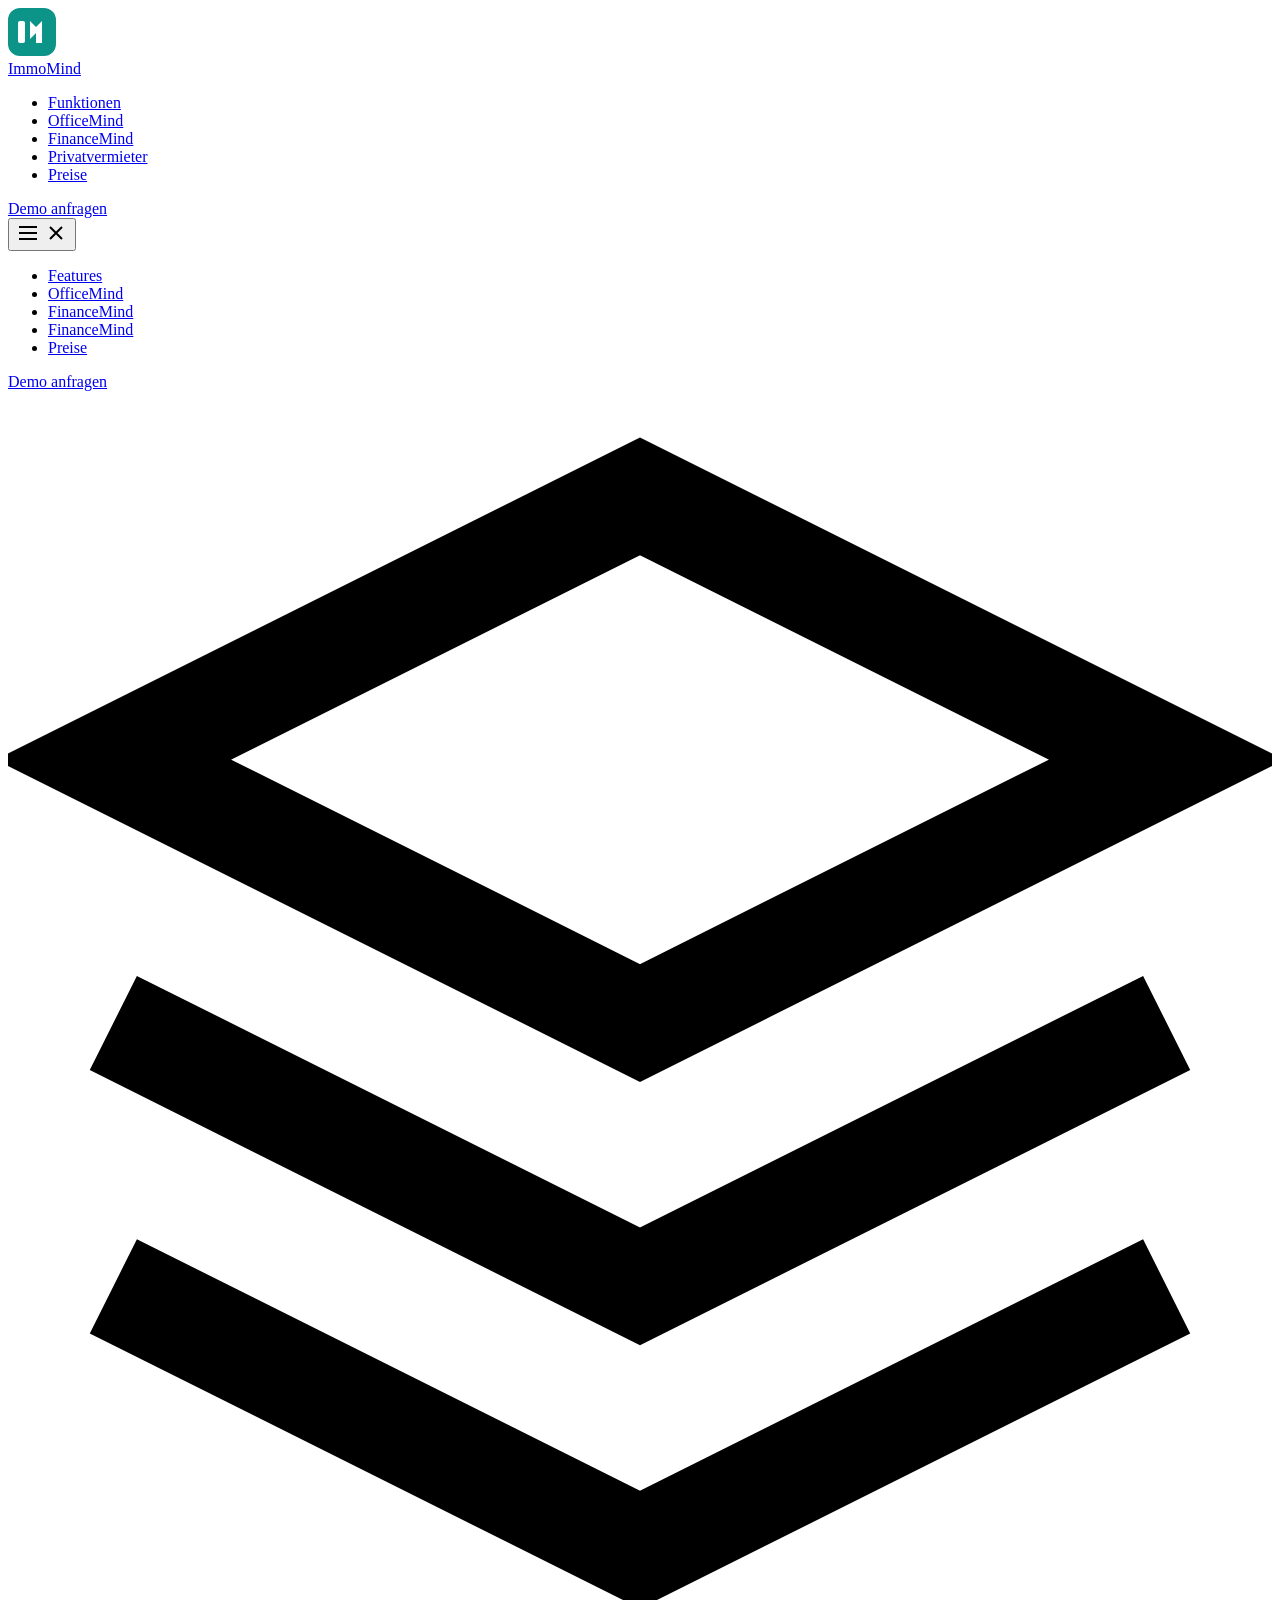
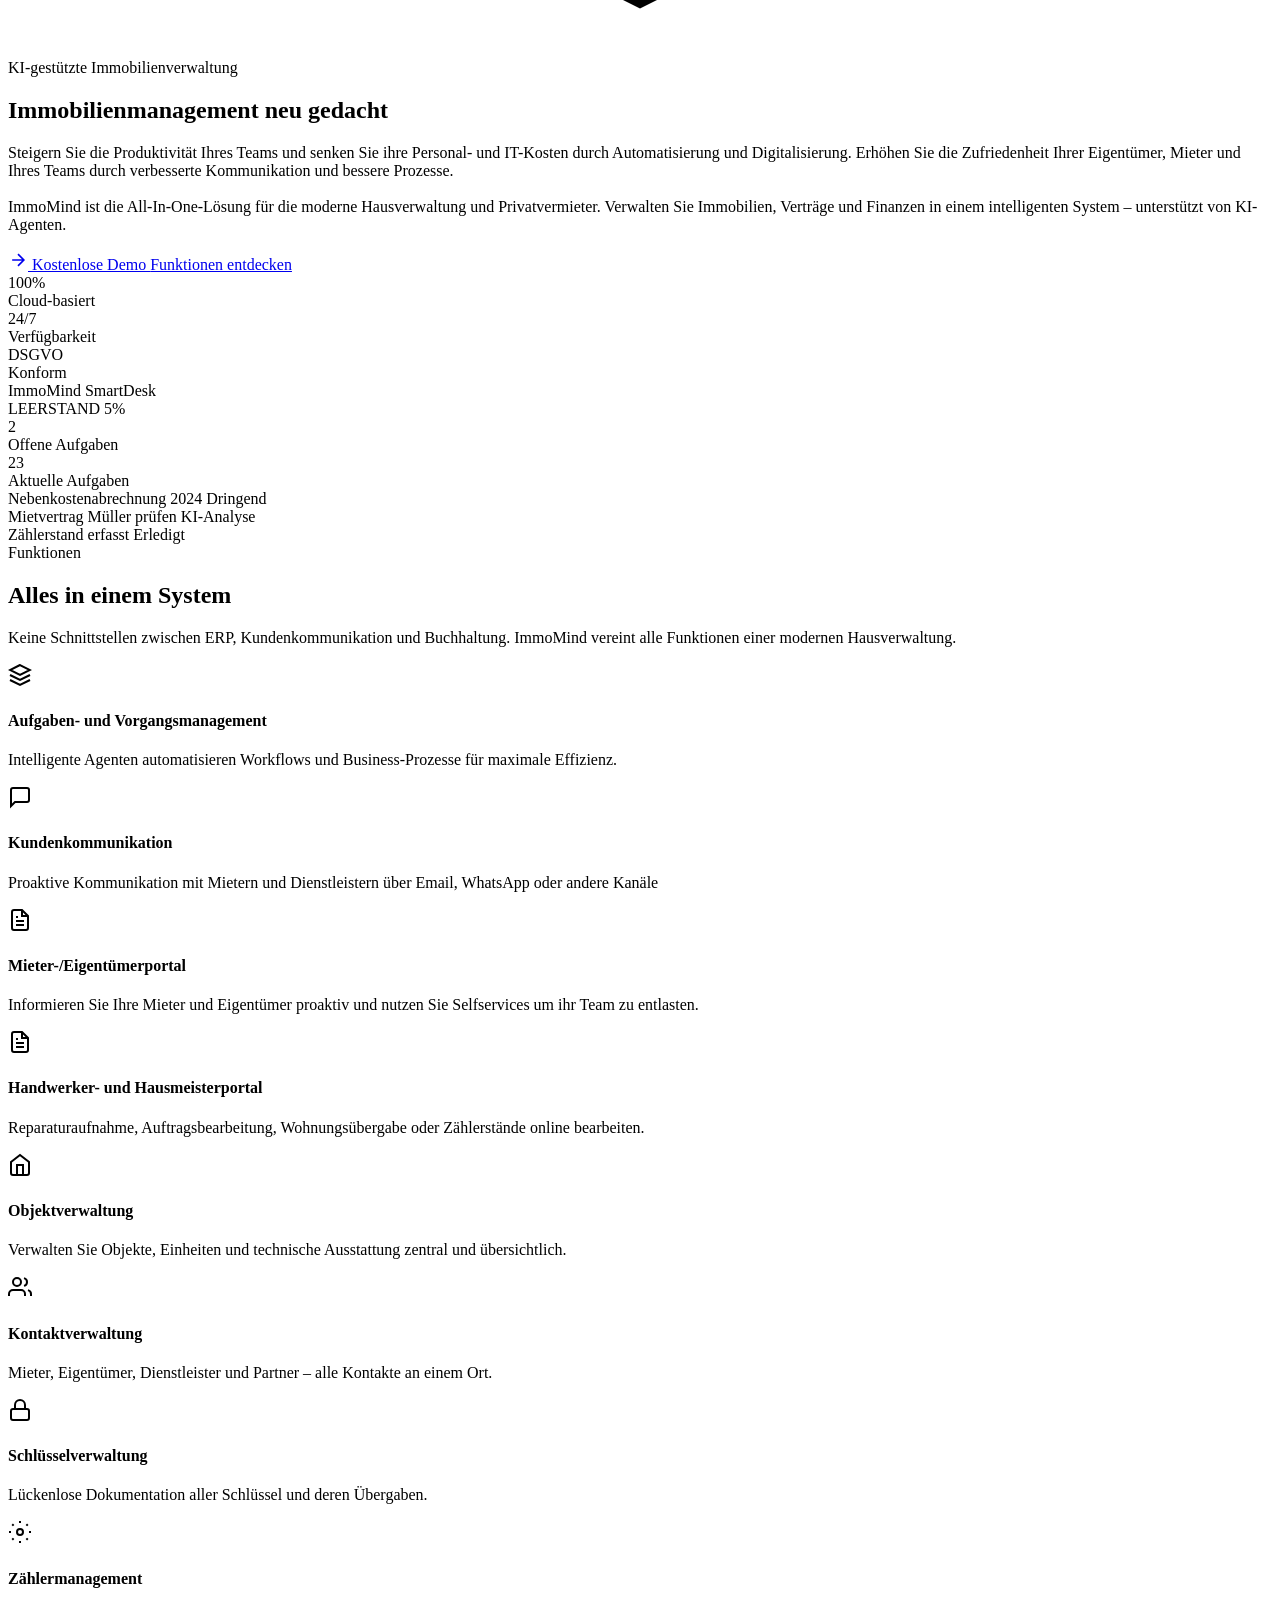
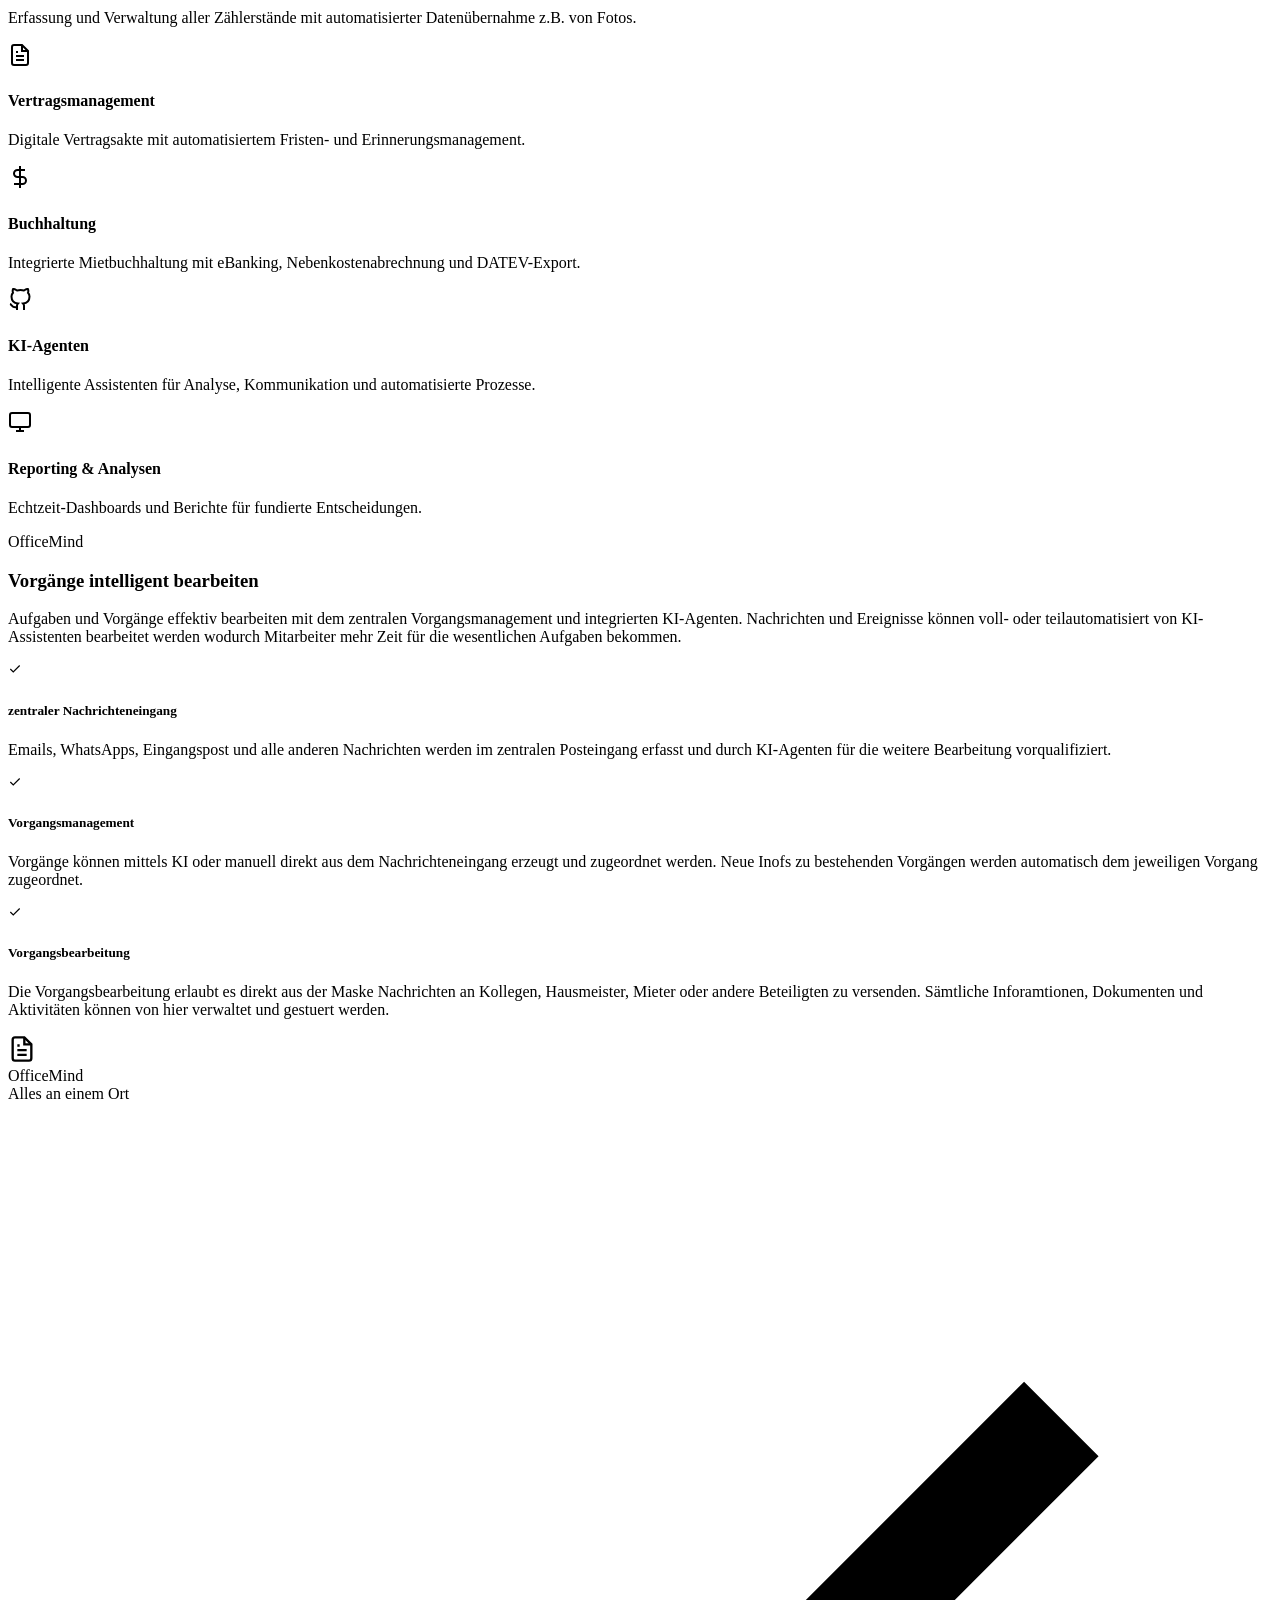
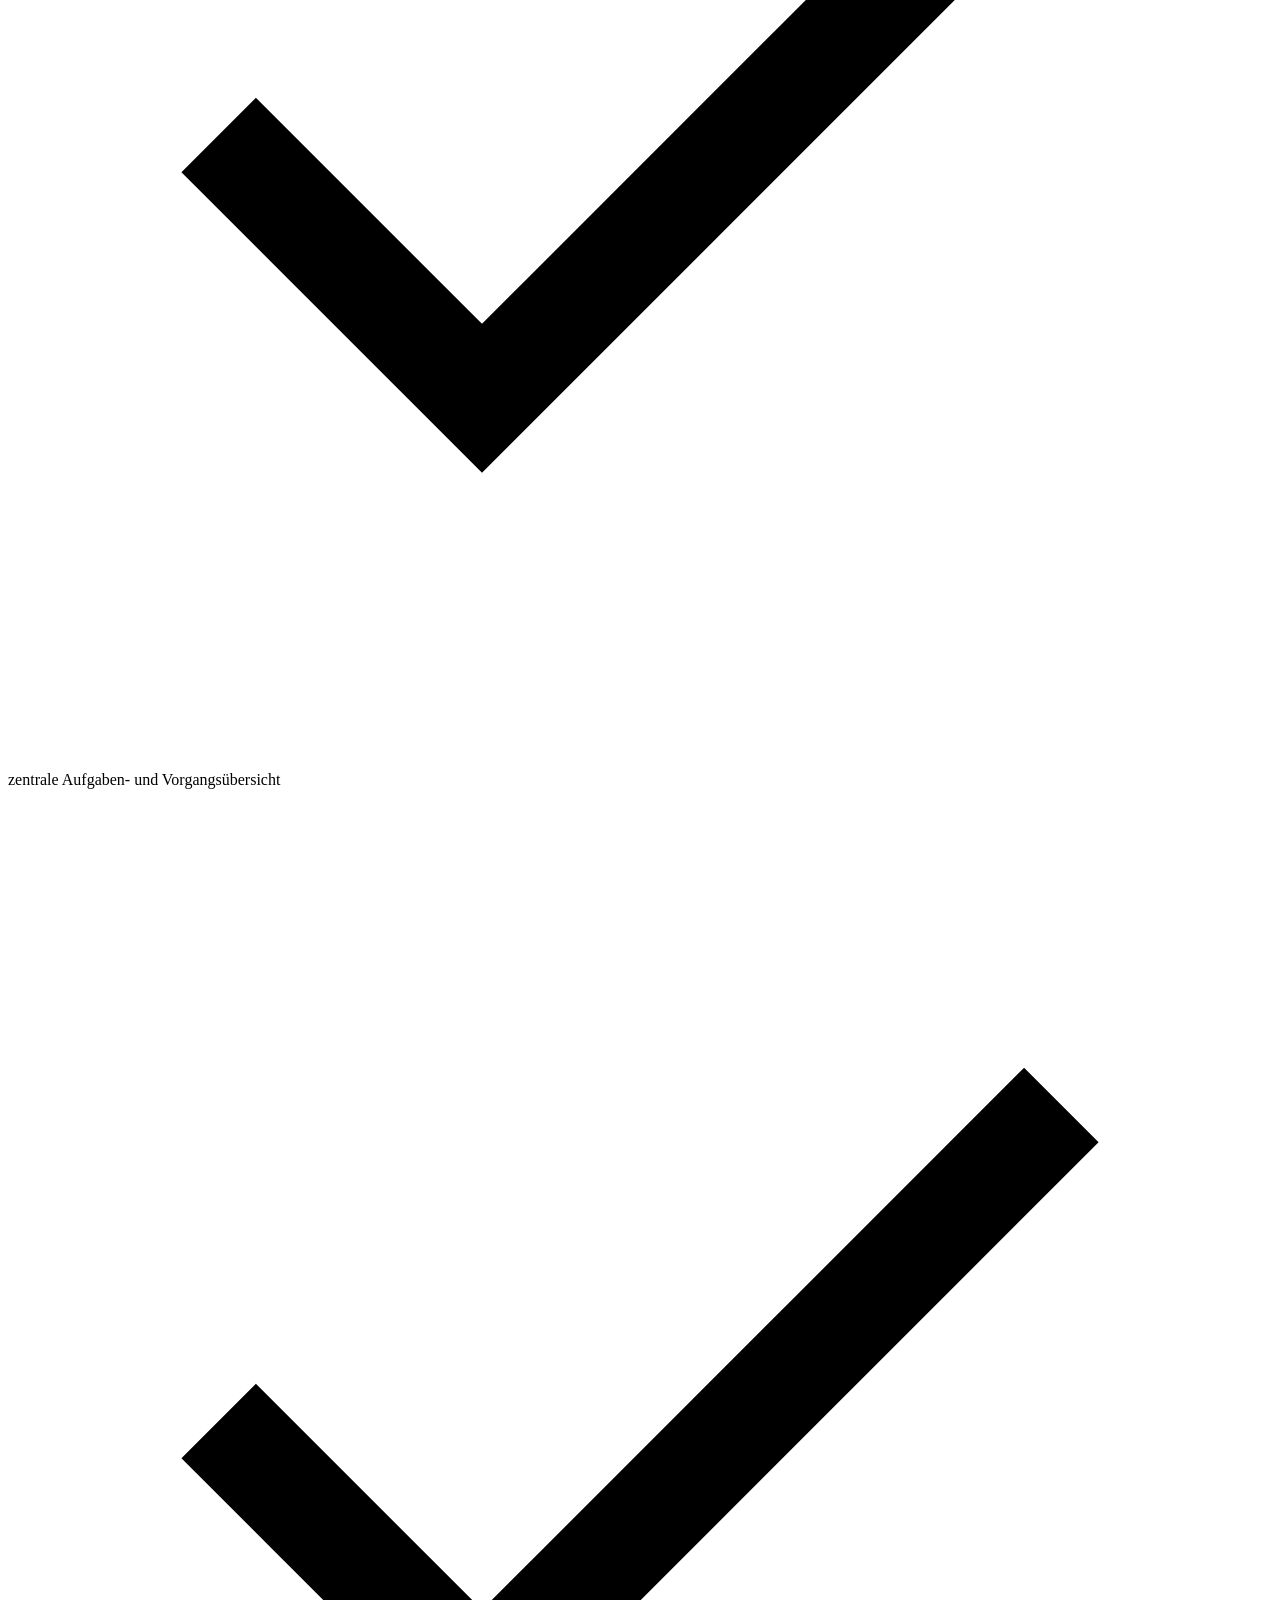
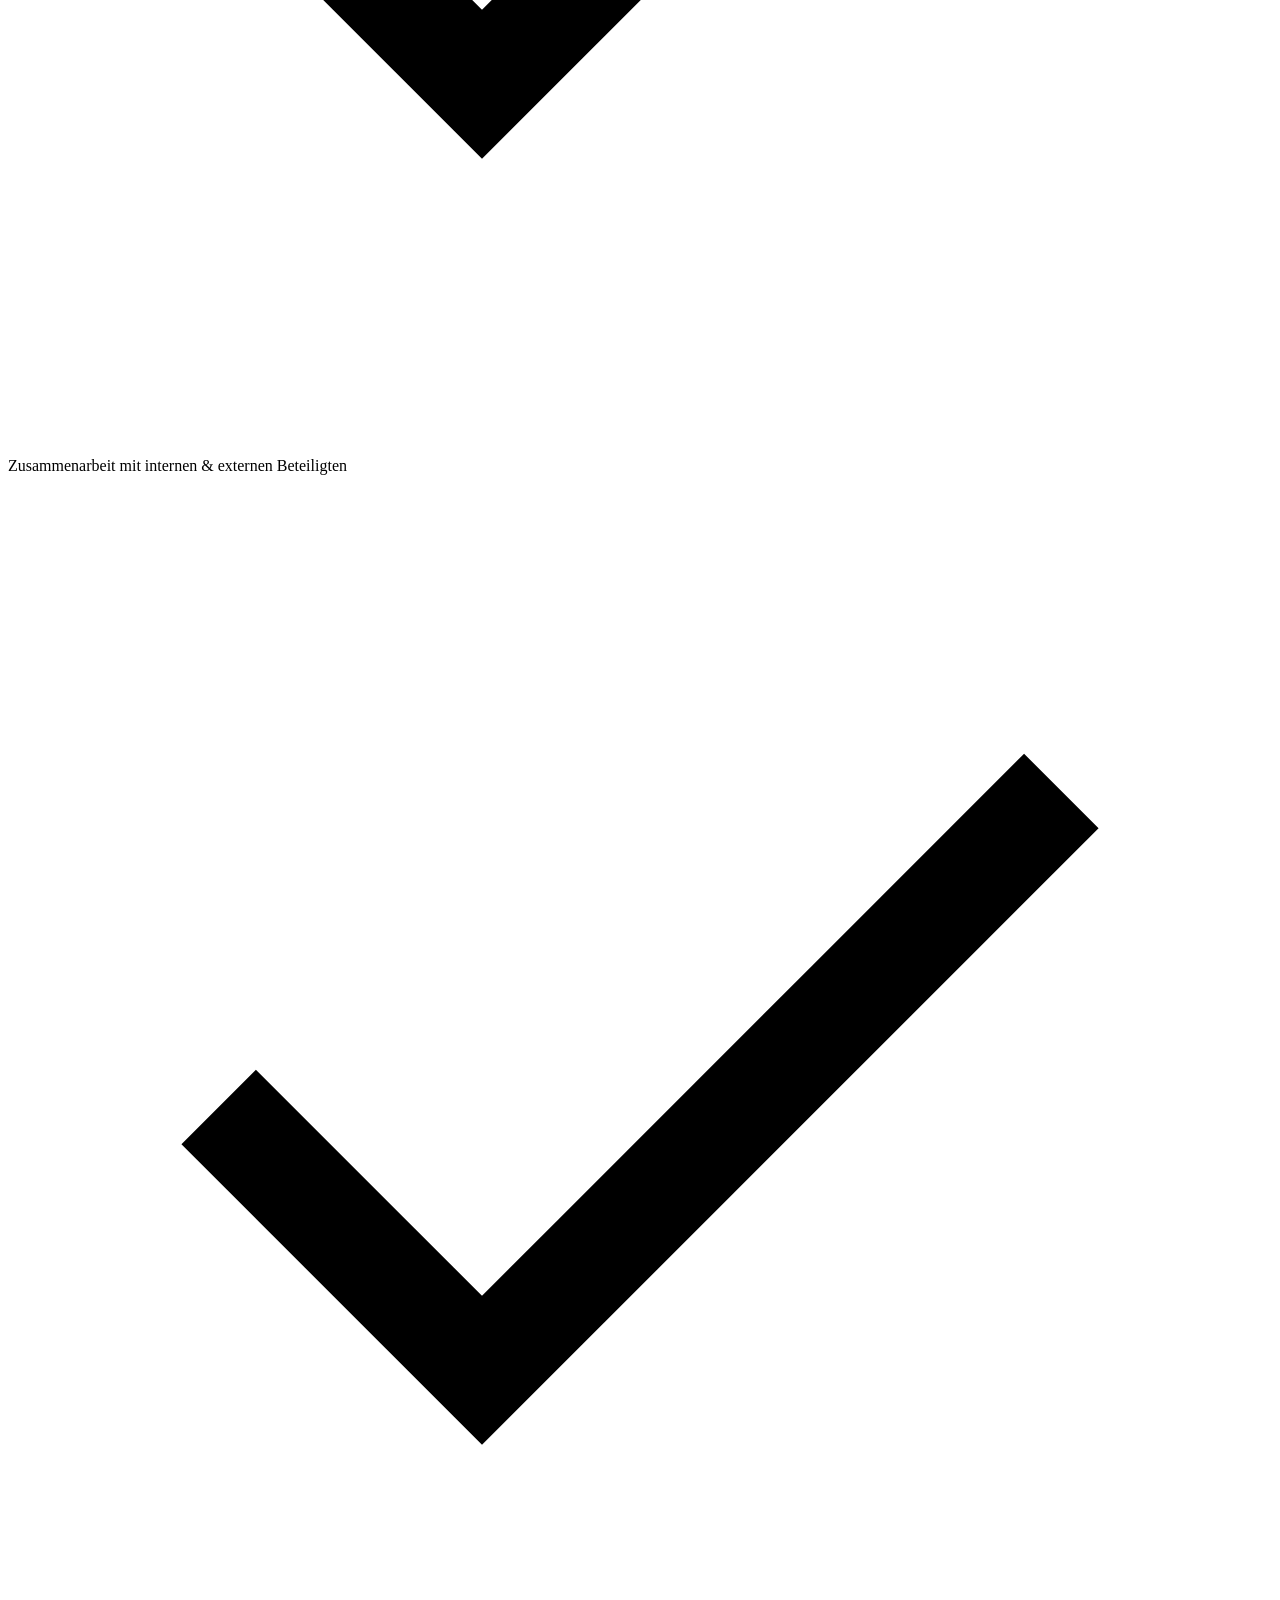
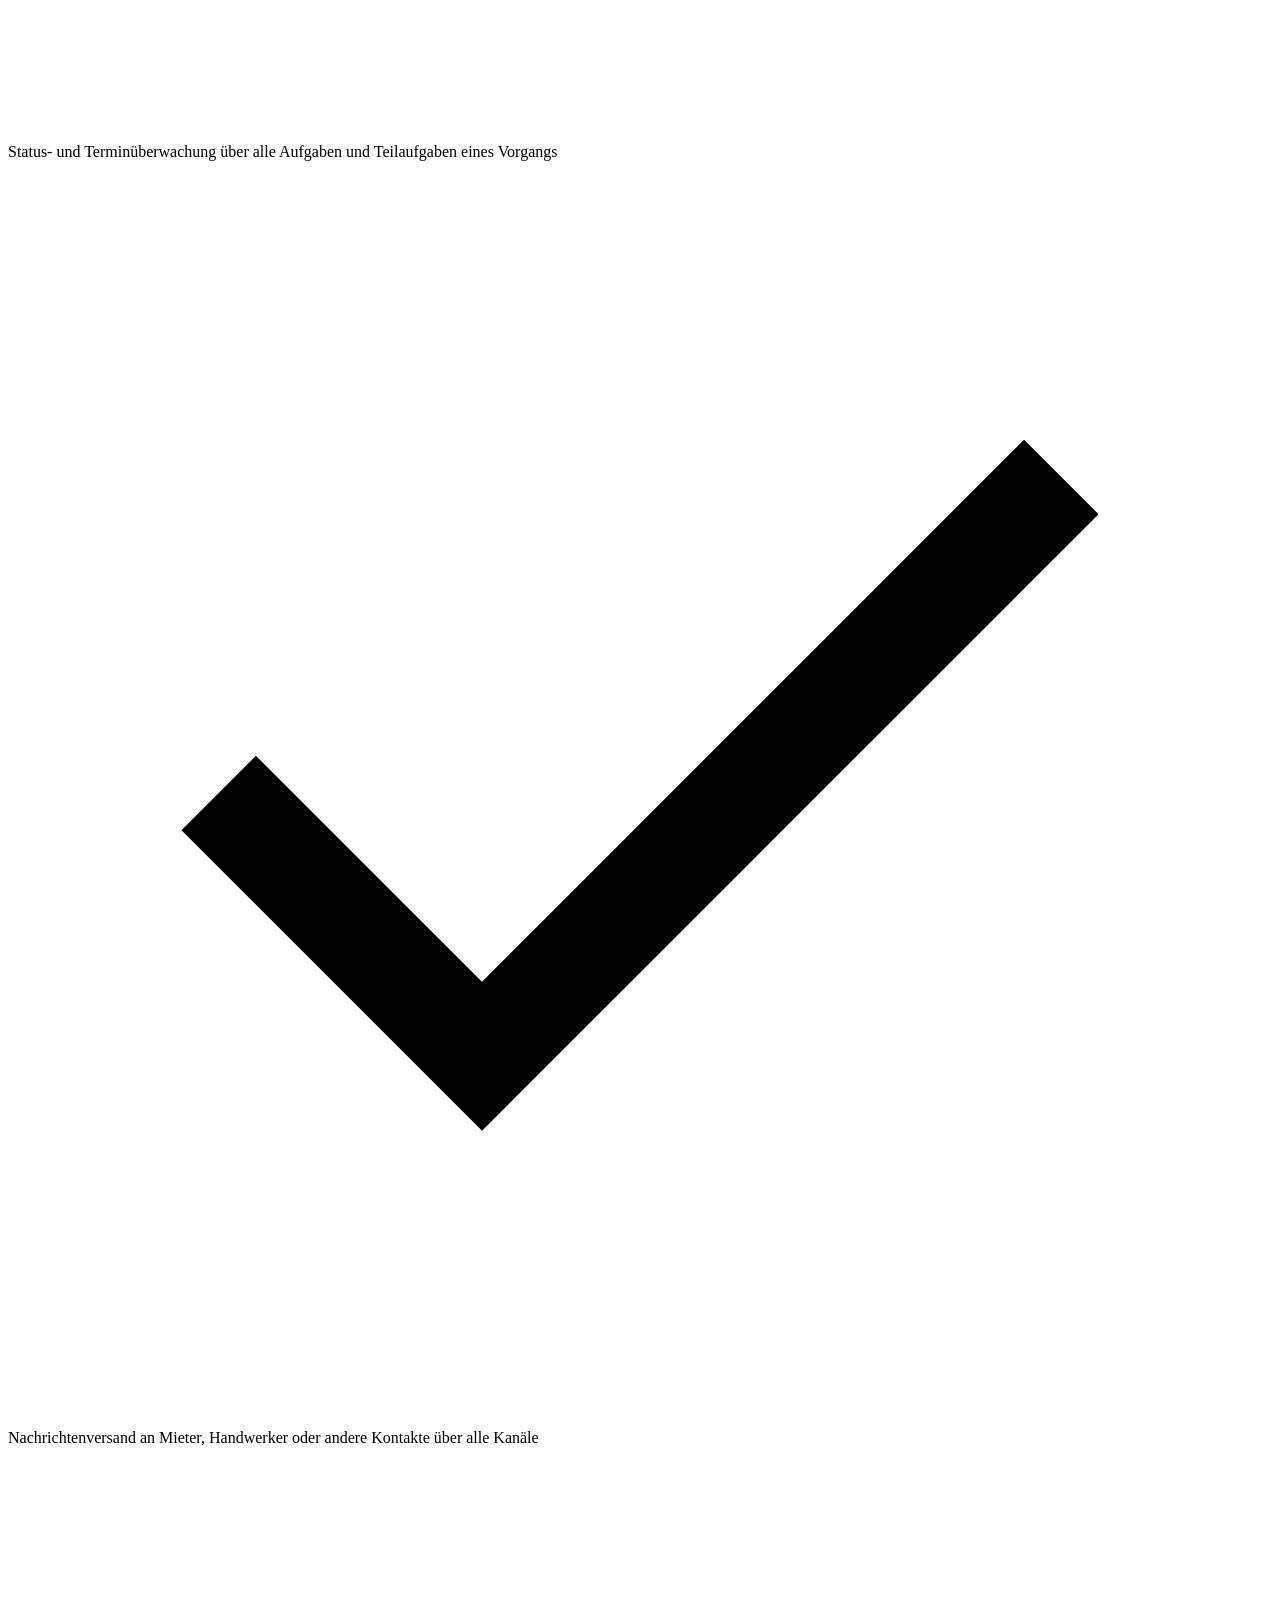
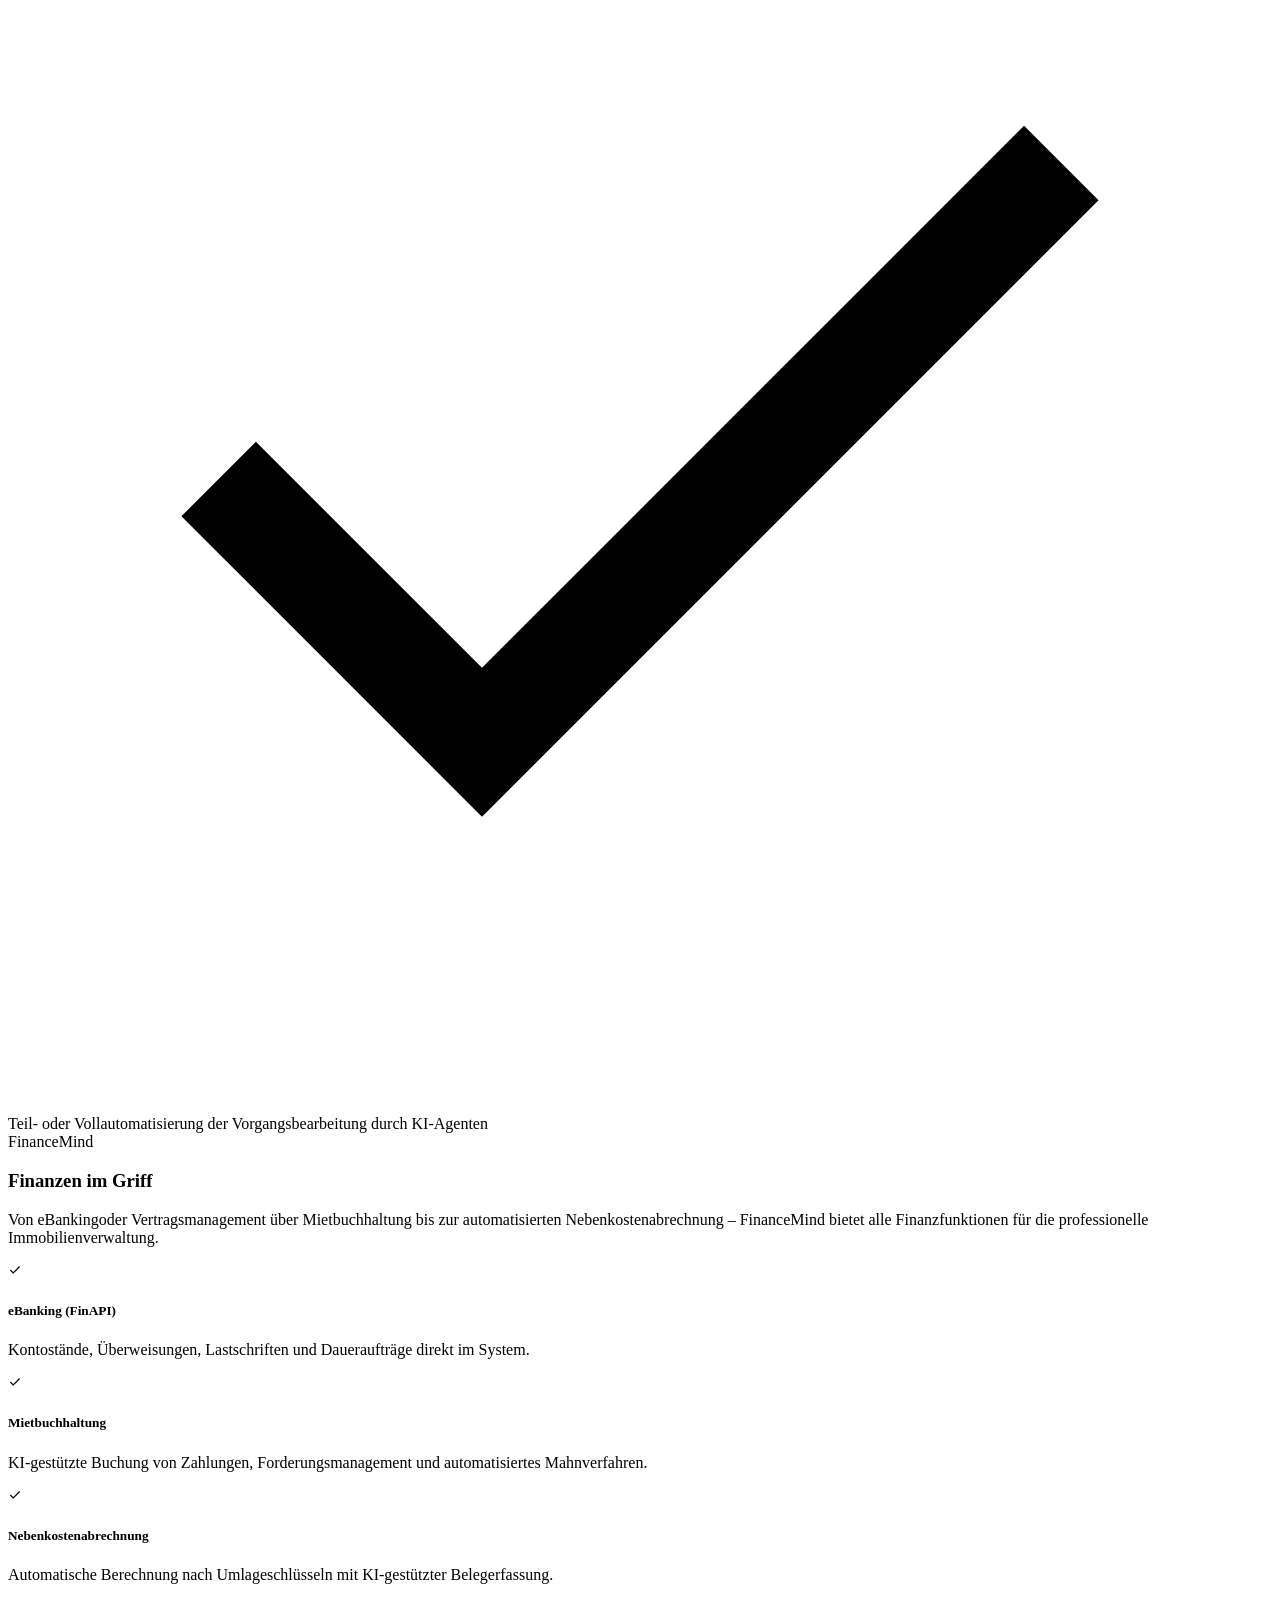
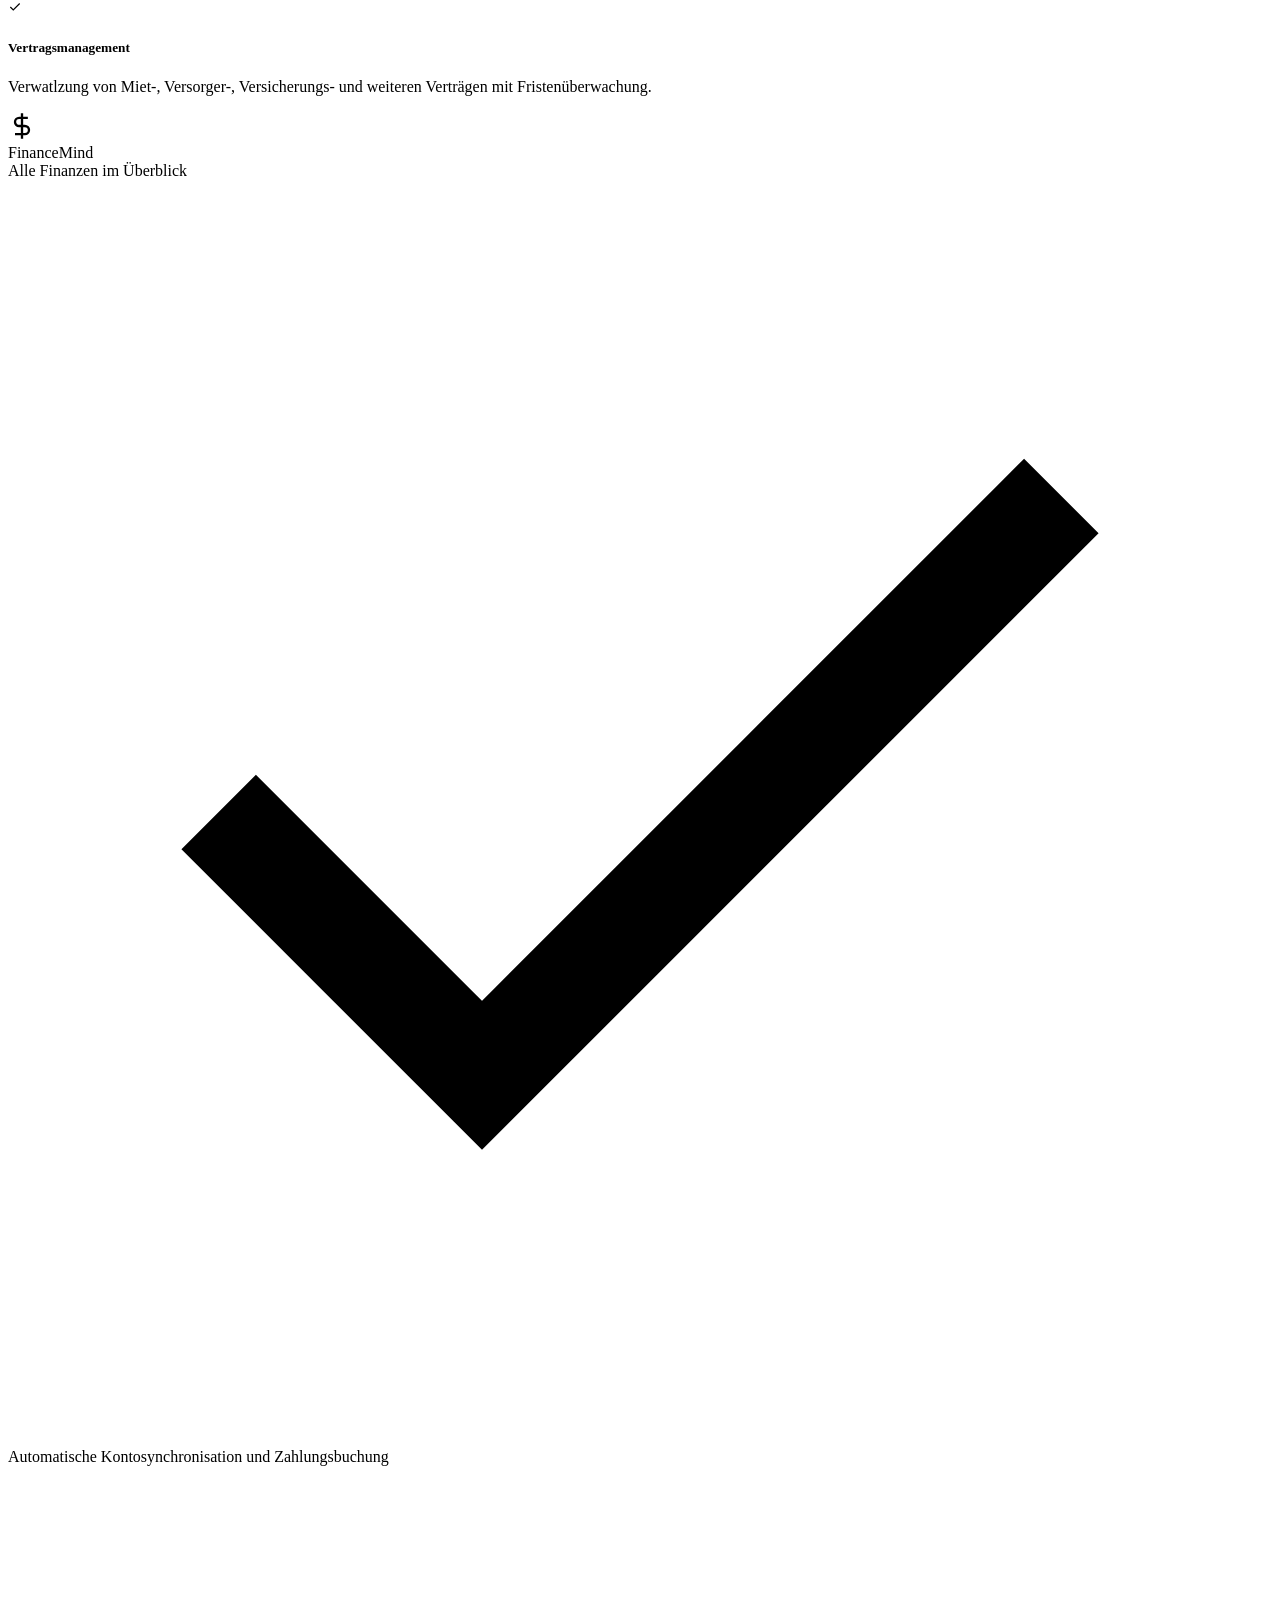
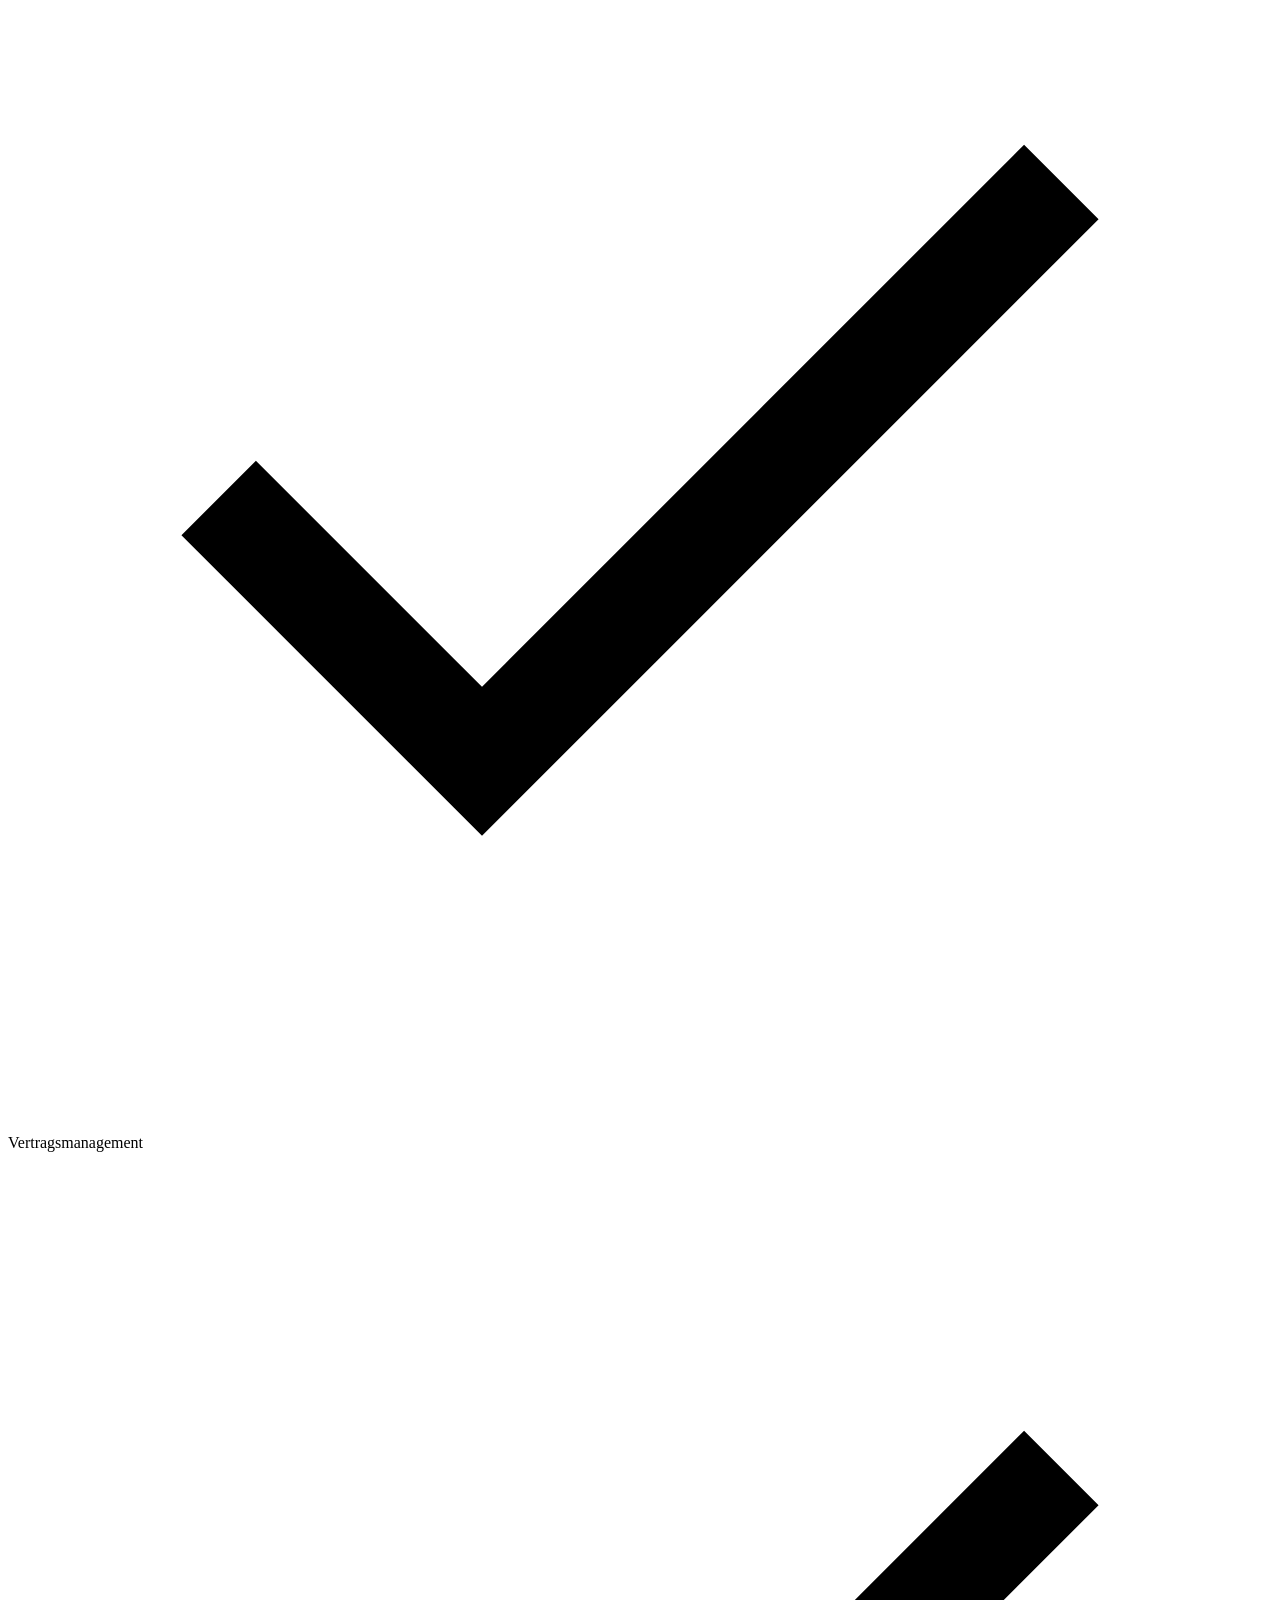
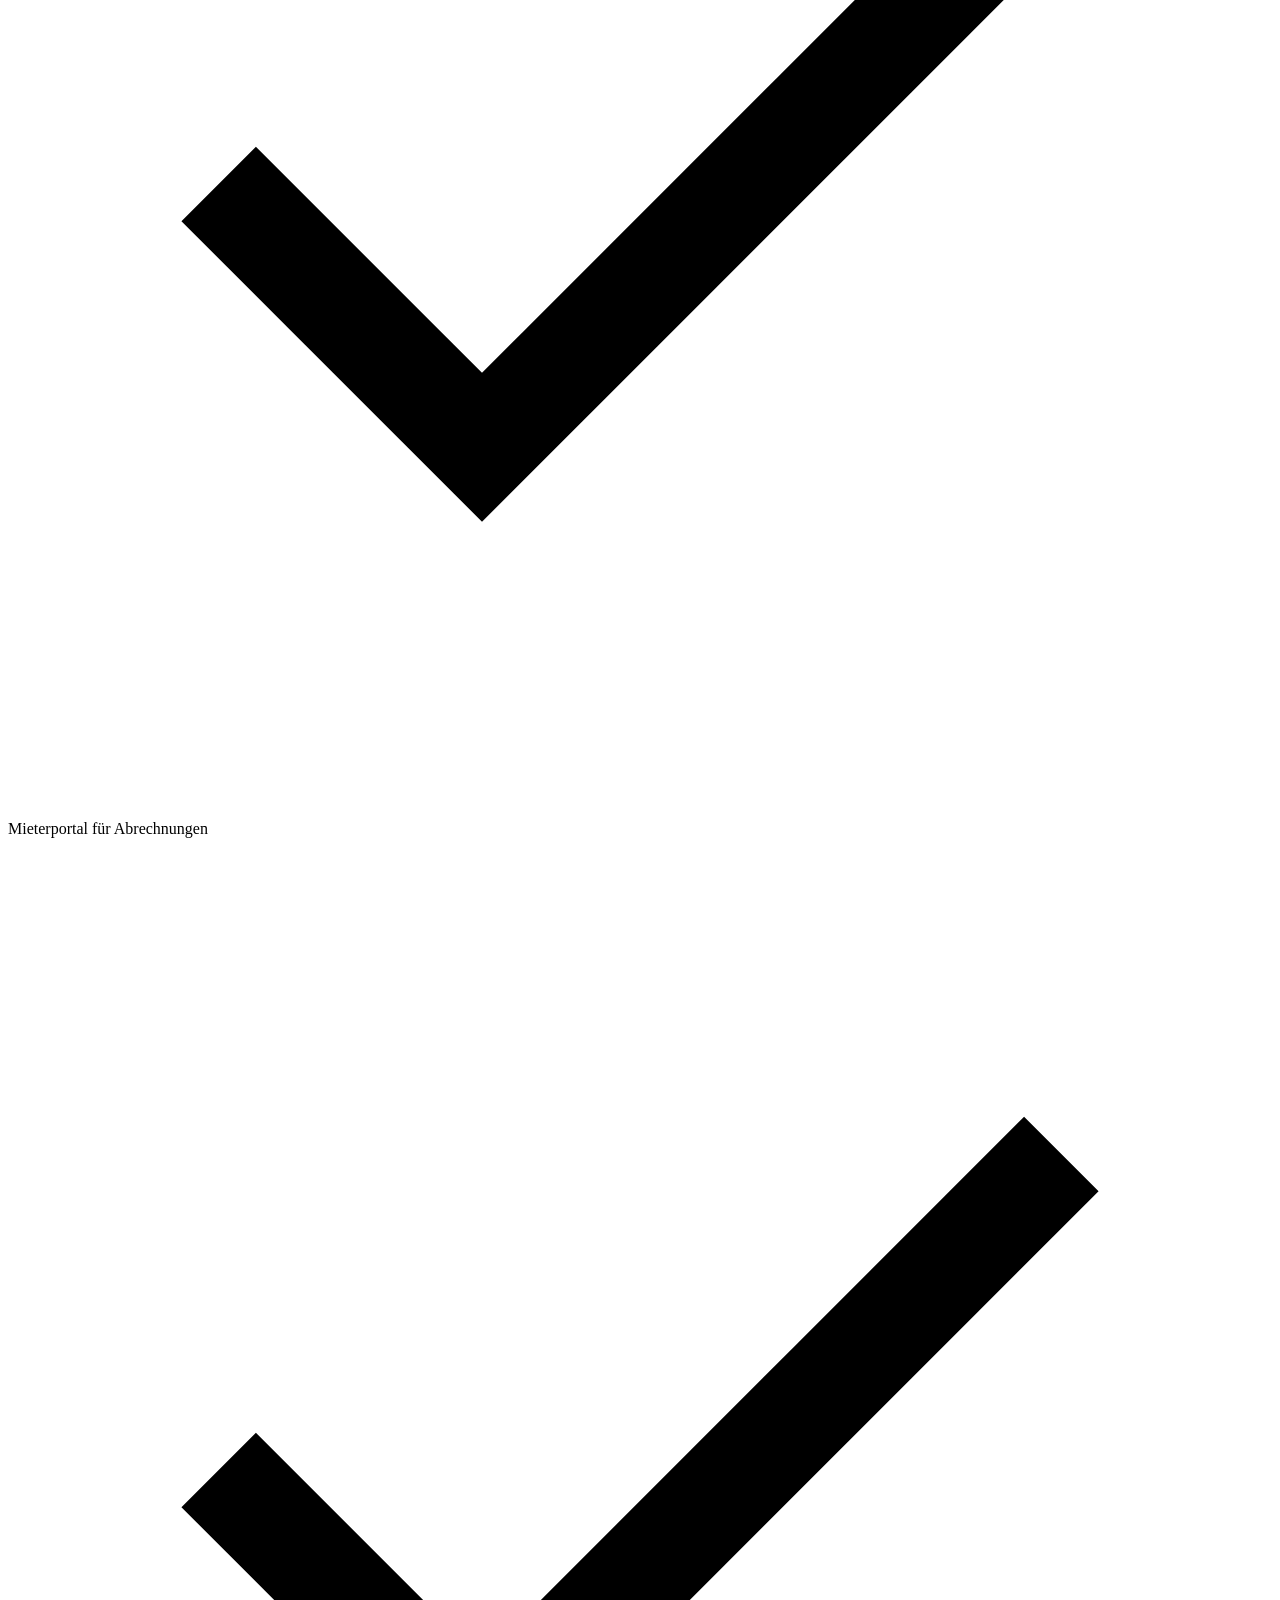
==== index.html @ 1435f649 "init: ImmoMind Website für GitHub Pages Co-Authored-By: Claude Opus 5 (1M context) <noreply@anthropi" ====
<!DOCTYPE html>
<html lang="de">
<head>
    <meta charset="UTF-8">
    <meta name="viewport" content="width=device-width, initial-scale=1.0">
    <link rel="preconnect" href="https://fonts.googleapis.com">
    <link rel="preconnect" href="https://fonts.gstatic.com" crossorigin>
    <title>ImmoMind</title>
<meta name='robots' content='max-image-preview:large' />
<link rel='dns-prefetch' href='//fonts.googleapis.com' />
<link href='https://fonts.googleapis.com' rel='preconnect' />
<link href='https://fonts.gstatic.com' crossorigin='1' rel='preconnect' />
<link rel="alternate" type="application/rss+xml" title="ImmoMind &raquo; Feed" href="https://immomind.io/feed/" />
<link rel="alternate" type="application/rss+xml" title="ImmoMind &raquo; Kommentar-Feed" href="https://immomind.io/comments/feed/" />
<style id='wp-img-auto-sizes-contain-inline-css'>
img:is([sizes=auto i],[sizes^="auto," i]){contain-intrinsic-size:3000px 1500px}
/*# sourceURL=wp-img-auto-sizes-contain-inline-css */
</style>
<style id='wp-emoji-styles-inline-css'>

	img.wp-smiley, img.emoji {
		display: inline !important;
		border: none !important;
		box-shadow: none !important;
		height: 1em !important;
		width: 1em !important;
		margin: 0 0.07em !important;
		vertical-align: -0.1em !important;
		background: none !important;
		padding: 0 !important;
	}
/*# sourceURL=wp-emoji-styles-inline-css */
</style>
<style id='wp-block-library-inline-css'>
:root{--wp-block-synced-color:#7a00df;--wp-block-synced-color--rgb:122,0,223;--wp-bound-block-color:var(--wp-block-synced-color);--wp-editor-canvas-background:#ddd;--wp-admin-theme-color:#007cba;--wp-admin-theme-color--rgb:0,124,186;--wp-admin-theme-color-darker-10:#006ba1;--wp-admin-theme-color-darker-10--rgb:0,107,160.5;--wp-admin-theme-color-darker-20:#005a87;--wp-admin-theme-color-darker-20--rgb:0,90,135;--wp-admin-border-width-focus:2px}@media (min-resolution:192dpi){:root{--wp-admin-border-width-focus:1.5px}}.wp-element-button{cursor:pointer}:root .has-very-light-gray-background-color{background-color:#eee}:root .has-very-dark-gray-background-color{background-color:#313131}:root .has-very-light-gray-color{color:#eee}:root .has-very-dark-gray-color{color:#313131}:root .has-vivid-green-cyan-to-vivid-cyan-blue-gradient-background{background:linear-gradient(135deg,#00d084,#0693e3)}:root .has-purple-crush-gradient-background{background:linear-gradient(135deg,#34e2e4,#4721fb 50%,#ab1dfe)}:root .has-hazy-dawn-gradient-background{background:linear-gradient(135deg,#faaca8,#dad0ec)}:root .has-subdued-olive-gradient-background{background:linear-gradient(135deg,#fafae1,#67a671)}:root .has-atomic-cream-gradient-background{background:linear-gradient(135deg,#fdd79a,#004a59)}:root .has-nightshade-gradient-background{background:linear-gradient(135deg,#330968,#31cdcf)}:root .has-midnight-gradient-background{background:linear-gradient(135deg,#020381,#2874fc)}:root{--wp--preset--font-size--normal:16px;--wp--preset--font-size--huge:42px}.has-regular-font-size{font-size:1em}.has-larger-font-size{font-size:2.625em}.has-normal-font-size{font-size:var(--wp--preset--font-size--normal)}.has-huge-font-size{font-size:var(--wp--preset--font-size--huge)}.has-text-align-center{text-align:center}.has-text-align-left{text-align:left}.has-text-align-right{text-align:right}.has-fit-text{white-space:nowrap!important}#end-resizable-editor-section{display:none}.aligncenter{clear:both}.items-justified-left{justify-content:flex-start}.items-justified-center{justify-content:center}.items-justified-right{justify-content:flex-end}.items-justified-space-between{justify-content:space-between}.screen-reader-text{border:0;clip-path:inset(50%);height:1px;margin:-1px;overflow:hidden;padding:0;position:absolute;width:1px;word-wrap:normal!important}.screen-reader-text:focus{background-color:#ddd;clip-path:none;color:#444;display:block;font-size:1em;height:auto;left:5px;line-height:normal;padding:15px 23px 14px;text-decoration:none;top:5px;width:auto;z-index:100000}html :where(.has-border-color){border-style:solid}html :where([style*=border-top-color]){border-top-style:solid}html :where([style*=border-right-color]){border-right-style:solid}html :where([style*=border-bottom-color]){border-bottom-style:solid}html :where([style*=border-left-color]){border-left-style:solid}html :where([style*=border-width]){border-style:solid}html :where([style*=border-top-width]){border-top-style:solid}html :where([style*=border-right-width]){border-right-style:solid}html :where([style*=border-bottom-width]){border-bottom-style:solid}html :where([style*=border-left-width]){border-left-style:solid}html :where(img[class*=wp-image-]){height:auto;max-width:100%}:where(figure){margin:0 0 1em}html :where(.is-position-sticky){--wp-admin--admin-bar--position-offset:var(--wp-admin--admin-bar--height,0px)}@media screen and (max-width:600px){html :where(.is-position-sticky){--wp-admin--admin-bar--position-offset:0px}}

/*# sourceURL=wp-block-library-inline-css */
</style>
<style id='classic-theme-styles-inline-css'>
/*! This file is auto-generated */
.wp-block-button__link{color:#fff;background-color:#32373c;border-radius:9999px;box-shadow:none;text-decoration:none;padding:calc(.667em + 2px) calc(1.333em + 2px);font-size:1.125em}.wp-block-file__button{background:#32373c;color:#fff;text-decoration:none}
/*# sourceURL=/wp-includes/css/classic-themes.min.css */
</style>
<style id='global-styles-inline-css'>
:root{--wp--preset--aspect-ratio--square: 1;--wp--preset--aspect-ratio--4-3: 4/3;--wp--preset--aspect-ratio--3-4: 3/4;--wp--preset--aspect-ratio--3-2: 3/2;--wp--preset--aspect-ratio--2-3: 2/3;--wp--preset--aspect-ratio--16-9: 16/9;--wp--preset--aspect-ratio--9-16: 9/16;--wp--preset--color--black: #000000;--wp--preset--color--cyan-bluish-gray: #abb8c3;--wp--preset--color--white: #ffffff;--wp--preset--color--pale-pink: #f78da7;--wp--preset--color--vivid-red: #cf2e2e;--wp--preset--color--luminous-vivid-orange: #ff6900;--wp--preset--color--luminous-vivid-amber: #fcb900;--wp--preset--color--light-green-cyan: #7bdcb5;--wp--preset--color--vivid-green-cyan: #00d084;--wp--preset--color--pale-cyan-blue: #8ed1fc;--wp--preset--color--vivid-cyan-blue: #0693e3;--wp--preset--color--vivid-purple: #9b51e0;--wp--preset--color--primary: #0D9488;--wp--preset--color--primary-light: #14B8A6;--wp--preset--color--dark-bg: #0F1419;--wp--preset--color--text-primary: #ffffff;--wp--preset--color--text-secondary: #94A3B8;--wp--preset--gradient--vivid-cyan-blue-to-vivid-purple: linear-gradient(135deg,rgb(6,147,227) 0%,rgb(155,81,224) 100%);--wp--preset--gradient--light-green-cyan-to-vivid-green-cyan: linear-gradient(135deg,rgb(122,220,180) 0%,rgb(0,208,130) 100%);--wp--preset--gradient--luminous-vivid-amber-to-luminous-vivid-orange: linear-gradient(135deg,rgb(252,185,0) 0%,rgb(255,105,0) 100%);--wp--preset--gradient--luminous-vivid-orange-to-vivid-red: linear-gradient(135deg,rgb(255,105,0) 0%,rgb(207,46,46) 100%);--wp--preset--gradient--very-light-gray-to-cyan-bluish-gray: linear-gradient(135deg,rgb(238,238,238) 0%,rgb(169,184,195) 100%);--wp--preset--gradient--cool-to-warm-spectrum: linear-gradient(135deg,rgb(74,234,220) 0%,rgb(151,120,209) 20%,rgb(207,42,186) 40%,rgb(238,44,130) 60%,rgb(251,105,98) 80%,rgb(254,248,76) 100%);--wp--preset--gradient--blush-light-purple: linear-gradient(135deg,rgb(255,206,236) 0%,rgb(152,150,240) 100%);--wp--preset--gradient--blush-bordeaux: linear-gradient(135deg,rgb(254,205,165) 0%,rgb(254,45,45) 50%,rgb(107,0,62) 100%);--wp--preset--gradient--luminous-dusk: linear-gradient(135deg,rgb(255,203,112) 0%,rgb(199,81,192) 50%,rgb(65,88,208) 100%);--wp--preset--gradient--pale-ocean: linear-gradient(135deg,rgb(255,245,203) 0%,rgb(182,227,212) 50%,rgb(51,167,181) 100%);--wp--preset--gradient--electric-grass: linear-gradient(135deg,rgb(202,248,128) 0%,rgb(113,206,126) 100%);--wp--preset--gradient--midnight: linear-gradient(135deg,rgb(2,3,129) 0%,rgb(40,116,252) 100%);--wp--preset--font-size--small: 13px;--wp--preset--font-size--medium: 20px;--wp--preset--font-size--large: 36px;--wp--preset--font-size--x-large: 42px;--wp--preset--spacing--20: 0.44rem;--wp--preset--spacing--30: 0.67rem;--wp--preset--spacing--40: 1rem;--wp--preset--spacing--50: 1.5rem;--wp--preset--spacing--60: 2.25rem;--wp--preset--spacing--70: 3.38rem;--wp--preset--spacing--80: 5.06rem;--wp--preset--shadow--natural: 6px 6px 9px rgba(0, 0, 0, 0.2);--wp--preset--shadow--deep: 12px 12px 50px rgba(0, 0, 0, 0.4);--wp--preset--shadow--sharp: 6px 6px 0px rgba(0, 0, 0, 0.2);--wp--preset--shadow--outlined: 6px 6px 0px -3px rgb(255, 255, 255), 6px 6px rgb(0, 0, 0);--wp--preset--shadow--crisp: 6px 6px 0px rgb(0, 0, 0);}:where(.is-layout-flex){gap: 0.5em;}:where(.is-layout-grid){gap: 0.5em;}body .is-layout-flex{display: flex;}.is-layout-flex{flex-wrap: wrap;align-items: center;}.is-layout-flex > :is(*, div){margin: 0;}body .is-layout-grid{display: grid;}.is-layout-grid > :is(*, div){margin: 0;}:where(.wp-block-columns.is-layout-flex){gap: 2em;}:where(.wp-block-columns.is-layout-grid){gap: 2em;}:where(.wp-block-post-template.is-layout-flex){gap: 1.25em;}:where(.wp-block-post-template.is-layout-grid){gap: 1.25em;}.has-black-color{color: var(--wp--preset--color--black) !important;}.has-cyan-bluish-gray-color{color: var(--wp--preset--color--cyan-bluish-gray) !important;}.has-white-color{color: var(--wp--preset--color--white) !important;}.has-pale-pink-color{color: var(--wp--preset--color--pale-pink) !important;}.has-vivid-red-color{color: var(--wp--preset--color--vivid-red) !important;}.has-luminous-vivid-orange-color{color: var(--wp--preset--color--luminous-vivid-orange) !important;}.has-luminous-vivid-amber-color{color: var(--wp--preset--color--luminous-vivid-amber) !important;}.has-light-green-cyan-color{color: var(--wp--preset--color--light-green-cyan) !important;}.has-vivid-green-cyan-color{color: var(--wp--preset--color--vivid-green-cyan) !important;}.has-pale-cyan-blue-color{color: var(--wp--preset--color--pale-cyan-blue) !important;}.has-vivid-cyan-blue-color{color: var(--wp--preset--color--vivid-cyan-blue) !important;}.has-vivid-purple-color{color: var(--wp--preset--color--vivid-purple) !important;}.has-black-background-color{background-color: var(--wp--preset--color--black) !important;}.has-cyan-bluish-gray-background-color{background-color: var(--wp--preset--color--cyan-bluish-gray) !important;}.has-white-background-color{background-color: var(--wp--preset--color--white) !important;}.has-pale-pink-background-color{background-color: var(--wp--preset--color--pale-pink) !important;}.has-vivid-red-background-color{background-color: var(--wp--preset--color--vivid-red) !important;}.has-luminous-vivid-orange-background-color{background-color: var(--wp--preset--color--luminous-vivid-orange) !important;}.has-luminous-vivid-amber-background-color{background-color: var(--wp--preset--color--luminous-vivid-amber) !important;}.has-light-green-cyan-background-color{background-color: var(--wp--preset--color--light-green-cyan) !important;}.has-vivid-green-cyan-background-color{background-color: var(--wp--preset--color--vivid-green-cyan) !important;}.has-pale-cyan-blue-background-color{background-color: var(--wp--preset--color--pale-cyan-blue) !important;}.has-vivid-cyan-blue-background-color{background-color: var(--wp--preset--color--vivid-cyan-blue) !important;}.has-vivid-purple-background-color{background-color: var(--wp--preset--color--vivid-purple) !important;}.has-black-border-color{border-color: var(--wp--preset--color--black) !important;}.has-cyan-bluish-gray-border-color{border-color: var(--wp--preset--color--cyan-bluish-gray) !important;}.has-white-border-color{border-color: var(--wp--preset--color--white) !important;}.has-pale-pink-border-color{border-color: var(--wp--preset--color--pale-pink) !important;}.has-vivid-red-border-color{border-color: var(--wp--preset--color--vivid-red) !important;}.has-luminous-vivid-orange-border-color{border-color: var(--wp--preset--color--luminous-vivid-orange) !important;}.has-luminous-vivid-amber-border-color{border-color: var(--wp--preset--color--luminous-vivid-amber) !important;}.has-light-green-cyan-border-color{border-color: var(--wp--preset--color--light-green-cyan) !important;}.has-vivid-green-cyan-border-color{border-color: var(--wp--preset--color--vivid-green-cyan) !important;}.has-pale-cyan-blue-border-color{border-color: var(--wp--preset--color--pale-cyan-blue) !important;}.has-vivid-cyan-blue-border-color{border-color: var(--wp--preset--color--vivid-cyan-blue) !important;}.has-vivid-purple-border-color{border-color: var(--wp--preset--color--vivid-purple) !important;}.has-vivid-cyan-blue-to-vivid-purple-gradient-background{background: var(--wp--preset--gradient--vivid-cyan-blue-to-vivid-purple) !important;}.has-light-green-cyan-to-vivid-green-cyan-gradient-background{background: var(--wp--preset--gradient--light-green-cyan-to-vivid-green-cyan) !important;}.has-luminous-vivid-amber-to-luminous-vivid-orange-gradient-background{background: var(--wp--preset--gradient--luminous-vivid-amber-to-luminous-vivid-orange) !important;}.has-luminous-vivid-orange-to-vivid-red-gradient-background{background: var(--wp--preset--gradient--luminous-vivid-orange-to-vivid-red) !important;}.has-very-light-gray-to-cyan-bluish-gray-gradient-background{background: var(--wp--preset--gradient--very-light-gray-to-cyan-bluish-gray) !important;}.has-cool-to-warm-spectrum-gradient-background{background: var(--wp--preset--gradient--cool-to-warm-spectrum) !important;}.has-blush-light-purple-gradient-background{background: var(--wp--preset--gradient--blush-light-purple) !important;}.has-blush-bordeaux-gradient-background{background: var(--wp--preset--gradient--blush-bordeaux) !important;}.has-luminous-dusk-gradient-background{background: var(--wp--preset--gradient--luminous-dusk) !important;}.has-pale-ocean-gradient-background{background: var(--wp--preset--gradient--pale-ocean) !important;}.has-electric-grass-gradient-background{background: var(--wp--preset--gradient--electric-grass) !important;}.has-midnight-gradient-background{background: var(--wp--preset--gradient--midnight) !important;}.has-small-font-size{font-size: var(--wp--preset--font-size--small) !important;}.has-medium-font-size{font-size: var(--wp--preset--font-size--medium) !important;}.has-large-font-size{font-size: var(--wp--preset--font-size--large) !important;}.has-x-large-font-size{font-size: var(--wp--preset--font-size--x-large) !important;}
/*# sourceURL=global-styles-inline-css */
</style>

<link rel='stylesheet' id='immomind-google-fonts-css' href='https://fonts.googleapis.com/css2?family=DM+Sans:ital,opsz,wght@0,9..40,400;0,9..40,500;0,9..40,600;0,9..40,700;1,9..40,400&#038;family=Playfair+Display:wght@500;600;700&#038;display=swap' media='all' />
<link rel='stylesheet' id='immomind-style-css' href='https://immomind.io/wp-content/themes/immomind/style.css?ver=1.0.0' media='all' />
<style>
    /* ─── CONTACT FORM ─── */
    .immo-contact-form {
        max-width: 560px;
        margin: 0 auto;
        position: relative;
        z-index: 2;
    }
    .immo-contact-form .form-row {
        display: grid;
        grid-template-columns: 1fr 1fr;
        gap: 1rem;
    }
    .immo-contact-form .form-group {
        margin-bottom: 1rem;
    }
    .immo-contact-form .form-group label {
        display: block;
        font-size: 0.8rem;
        font-weight: 600;
        color: #94A3B8;
        margin-bottom: 0.4rem;
        letter-spacing: 0.02em;
    }
    .immo-contact-form .form-group input,
    .immo-contact-form .form-group textarea {
        width: 100%;
        padding: 0.8rem 1rem;
        background: rgba(255, 255, 255, 0.04);
        border: 1px solid rgba(255, 255, 255, 0.1);
        border-radius: 10px;
        color: #ffffff;
        font-family: 'DM Sans', sans-serif;
        font-size: 0.92rem;
        transition: all 0.25s ease;
        outline: none;
        box-sizing: border-box;
    }
    .immo-contact-form .form-group input::placeholder,
    .immo-contact-form .form-group textarea::placeholder {
        color: rgba(148, 163, 184, 0.6);
    }
    .immo-contact-form .form-group input:focus,
    .immo-contact-form .form-group textarea:focus {
        border-color: #0D9488;
        background: rgba(13, 148, 136, 0.06);
        box-shadow: 0 0 0 3px rgba(13, 148, 136, 0.15);
    }
    .immo-contact-form .form-group textarea {
        min-height: 120px;
        resize: vertical;
        line-height: 1.6;
    }
    .immo-form-submit {
        width: 100%;
        margin-top: 0.5rem;
        display: flex;
        align-items: center;
        justify-content: center;
        gap: 0.5rem;
        padding: 0.9rem 1.5rem;
        background: #0D9488;
        color: #ffffff;
        border: none;
        border-radius: 10px;
        font-family: 'DM Sans', sans-serif;
        font-size: 1rem;
        font-weight: 600;
        cursor: pointer;
        transition: background 0.2s ease, transform 0.2s ease;
    }
    .immo-form-submit:hover {
        background: #14B8A6;
        transform: translateY(-2px);
    }
    .immo-form-submit:disabled {
        opacity: 0.7;
        cursor: not-allowed;
        transform: none;
    }
    .immo-form-hint {
        text-align: center;
        font-size: 0.78rem;
        color: rgba(148, 163, 184, 0.7);
        margin-top: 1rem;
        display: flex;
        align-items: center;
        justify-content: center;
        gap: 0.3rem;
    }
    .immo-form-hint svg {
        width: 13px;
        height: 13px;
        flex-shrink: 0;
        color: #0D9488;
    }
    /* Success State */
    .immo-form-success {
        display: none;
        text-align: center;
        padding: 2rem 0;
    }
    .immo-form-success.show {
        display: block;
        animation: immoFadeUp 0.5s ease both;
    }
    @keyframes immoFadeUp {
        from { opacity: 0; transform: translateY(16px); }
        to   { opacity: 1; transform: translateY(0); }
    }
    .immo-form-success-icon {
        width: 64px;
        height: 64px;
        background: rgba(13, 148, 136, 0.1);
        border: 1.5px solid rgba(13, 148, 136, 0.3);
        border-radius: 50%;
        display: flex;
        align-items: center;
        justify-content: center;
        margin: 0 auto 1.25rem;
    }
    .immo-form-success-icon svg {
        width: 28px;
        height: 28px;
        color: #0D9488;
    }
    .immo-form-success h3 {
        font-size: 1.25rem;
        font-weight: 600;
        margin-bottom: 0.5rem;
        color: #ffffff;
    }
    .immo-form-success p {
        color: #94A3B8;
        font-size: 0.95rem;
    }
    @media (max-width: 600px) {
        .immo-contact-form .form-row {
            grid-template-columns: 1fr;
        }
    }
</style>
<link rel="https://api.w.org/" href="https://immomind.io/wp-json/" /><link rel="EditURI" type="application/rsd+xml" title="RSD" href="https://immomind.io/xmlrpc.php?rsd" />
<meta name="generator" content="WordPress 6.9.1" />
<link rel="icon" href="icons/favicon.ico" sizes="any" />
<link rel="icon" href="icons/immomind-32x32.png" type="image/png" sizes="32x32" />
<link rel="icon" href="icons/immomind-512x512.png" type="image/png" sizes="512x512" />
<link rel="apple-touch-icon" href="icons/immomind-512x512.png" />
<meta name="msapplication-TileImage" content="https://immomind.io/wp-content/uploads/2025/12/immomind-512x512-1-300x300.png" />
</head>
<body class="home blog wp-embed-responsive wp-theme-immomind front-page">

<!-- Background Effects -->
<div class="bg-pattern"></div>
<div class="grid-overlay"></div>

<!-- Header -->
<header id="header" class="site-header">
    <nav class="main-navigation">
        <a href="https://immomind.io/" class="logo site-branding">
            <div class="logo-icon">
                <svg width="48" height="48" viewBox="0 0 48 48" fill="none">
            <rect width="48" height="48" rx="12" fill="#0D9488"/>
            <rect x="10" y="13" width="7" height="22" rx="2" fill="white"/>
            <path d="M22 13L28 19L34 13V35H28V25L22 31V35H22V13Z" fill="white" fill-rule="evenodd"/>
        </svg>            </div>
            <span class="logo-text site-title">Immo<span>Mind</span></span>
        </a>
        
                    <ul class="nav-links">
                <li><a href="#features">Funktionen</a></li>
                <li><a href="#office">OfficeMind</a></li>
                <li><a href="#finance">FinanceMind</a></li>
                <li><a href="#landlord">Privatvermieter</a></li>
                <li><a href="#pricing">Preise</a></li>
            </ul>
                
        <div class="nav-buttons">
                        <a href="#demo" class="btn btn-primary desktop-only">
                Demo anfragen            </a>
        </div>
        
        <button class="mobile-menu-btn" id="mobileMenuBtn" aria-label="Menü">
            <svg class="menu-icon" width="24" height="24" viewBox="0 0 24 24" fill="none" stroke="currentColor" stroke-width="2">
                <path d="M3 12h18M3 6h18M3 18h18"/>
            </svg>
            <svg class="close-icon" width="24" height="24" viewBox="0 0 24 24" fill="none" stroke="currentColor" stroke-width="2">
                <path d="M18 6L6 18M6 6l12 12"/>
            </svg>
        </button>
    </nav>
    
    <!-- Mobile Menu -->
    <div class="mobile-menu" id="mobileMenu">
                    <ul class="mobile-nav-links">
                <li><a href="#features">Features</a></li>
                <li><a href="#office">OfficeMind</a></li>
                <li><a href="#finance">FinanceMind</a></li>
                <li><a href="#landlord">FinanceMind</a></li>
                <li><a href="#pricing">Preise</a></li>
            </ul>
                <div class="mobile-nav-buttons">
            <a href="#demo" class="btn btn-primary">
                Demo anfragen            </a>
        </div>
    </div>
</header>

<main id="main" class="site-main">

<!-- Hero Section -->
<section class="hero">
    <div class="hero-container">
        <div class="hero-content">
            <div class="hero-badge">
                <svg viewBox="0 0 24 24" fill="none" stroke="currentColor" stroke-width="2">
                    <path d="M12 2L2 7l10 5 10-5-10-5zM2 17l10 5 10-5M2 12l10 5 10-5"/>
                </svg>
                KI-gestützte Immobilienverwaltung            </div>
            <h1>Immobilienmanagement <span>neu gedacht</span></h1>
            <p class="hero-description">
                Steigern Sie die Produktivität Ihres Teams und senken Sie ihre Personal- und IT-Kosten durch Automatisierung und Digitalisierung. Erhöhen Sie die Zufriedenheit Ihrer Eigentümer, Mieter und Ihres Teams durch verbesserte Kommunikation und bessere Prozesse.<br><br>ImmoMind ist die All-In-One-Lösung für die moderne Hausverwaltung und Privatvermieter. Verwalten Sie Immobilien, Verträge und Finanzen in einem intelligenten System – unterstützt von KI-Agenten.            </p>
            <div class="hero-buttons">
                <a href="#demo" class="btn btn-primary">
                    <svg width="20" height="20" viewBox="0 0 24 24" fill="none" stroke="currentColor" stroke-width="2">
                        <path d="M5 12h14M12 5l7 7-7 7"/>
                    </svg>
                    Kostenlose Demo                </a>
                <a href="#features" class="btn btn-secondary">Funktionen entdecken</a>
            </div>
            <div class="hero-stats">
                <div class="stat">
                    <div class="stat-value">100%</div>
                    <div class="stat-label">Cloud-basiert</div>
                </div>
                <div class="stat">
                    <div class="stat-value">24/7</div>
                    <div class="stat-label">Verfügbarkeit</div>
                </div>
                <div class="stat">
                    <div class="stat-value">DSGVO</div>
                    <div class="stat-label">Konform</div>
                </div>
            </div>
        </div>
        <div class="hero-visual">
            <div class="dashboard-preview">
                <div class="dashboard-header">
                    <div class="dashboard-dots">
                        <div class="dashboard-dot"></div>
                        <div class="dashboard-dot"></div>
                        <div class="dashboard-dot"></div>
                    </div>
                    <div class="dashboard-title">ImmoMind SmartDesk</div>
                </div>
                <div class="dashboard-content">
                    <div class="dash-card">
                        <div class="dash-card-header">
                            <span class="dash-card-title">LEERSTAND</span>
                            <span class="dash-card-change">5%</span>
                        </div>
                        <div class="dash-card-value">2</div>
                        <div class="mini-chart">
                            <div class="chart-bar" style="height: 60%"></div>
                            <div class="chart-bar" style="height: 45%"></div>
                            <div class="chart-bar" style="height: 80%"></div>
                            <div class="chart-bar" style="height: 65%"></div>
                            <div class="chart-bar" style="height: 90%"></div>
                            <div class="chart-bar" style="height: 75%"></div>
                            <div class="chart-bar" style="height: 100%"></div>
                        </div>
                    </div>
                    <div class="dash-card">
                        <div class="dash-card-header">
                            <span class="dash-card-title">Offene Aufgaben</span>
                        </div>
                        <div class="dash-card-value">23</div>
                        <div class="mini-chart">
                            <div class="chart-bar" style="height: 40%"></div>
                            <div class="chart-bar" style="height: 70%"></div>
                            <div class="chart-bar" style="height: 55%"></div>
                            <div class="chart-bar" style="height: 30%"></div>
                            <div class="chart-bar" style="height: 85%"></div>
                            <div class="chart-bar" style="height: 60%"></div>
                            <div class="chart-bar" style="height: 45%"></div>
                        </div>
                    </div>
                    <div class="dash-card full">
                        <div class="dash-card-header">
                            <span class="dash-card-title">Aktuelle Aufgaben</span>
                        </div>
                        <div class="task-list">
                            <div class="task-item">
                                <span>Nebenkostenabrechnung 2024</span>
                                <span class="task-badge pending">Dringend</span>
                            </div>
                            <div class="task-item">
                                <span>Mietvertrag Müller prüfen</span>
                                <span class="task-badge pending">KI-Analyse</span>
                            </div>
                            <div class="task-item">
                                <span>Zählerstand erfasst</span>
                                <span class="task-badge done">Erledigt</span>
                            </div>
                        </div>
                    </div>
                </div>
            </div>
        </div>
    </div>
</section>

<!-- Features Section -->
<section id="features" class="module-section">
    <div class="section-container">
        <div class="section-header animate-on-scroll">
            <span class="section-badge">Funktionen</span>
            <h2>Alles in einem System</h2>
            <p>Keine Schnittstellen zwischen ERP, Kundenkommunikation und Buchhaltung. ImmoMind vereint alle Funktionen einer modernen Hausverwaltung.</p>
        </div>
        <div class="features-grid">
                        <div class="feature-card animate-on-scroll">
                <div class="feature-icon">
                    <svg width="24" height="24" viewBox="0 0 24 24" fill="none" stroke="currentColor" stroke-width="2">
                        <path d="M12 2L2 7l10 5 10-5-10-5zM2 17l10 5 10-5M2 12l10 5 10-5"/>                    </svg>
                </div>
                <h4>Aufgaben- und Vorgangsmanagement</h4>
                <p>Intelligente Agenten automatisieren Workflows und Business-Prozesse für maximale Effizienz.</p>
            </div>
                        <div class="feature-card animate-on-scroll">
                <div class="feature-icon">
                    <svg width="24" height="24" viewBox="0 0 24 24" fill="none" stroke="currentColor" stroke-width="2">
                        <path d="M21 15a2 2 0 01-2 2H7l-4 4V5a2 2 0 012-2h14a2 2 0 012 2z"/>                    </svg>
                </div>
                <h4>Kundenkommunikation</h4>
                <p>Proaktive Kommunikation mit Mietern und Dienstleistern über Email, WhatsApp oder andere Kanäle</p>
            </div>
                        <div class="feature-card animate-on-scroll">
                <div class="feature-icon">
                    <svg width="24" height="24" viewBox="0 0 24 24" fill="none" stroke="currentColor" stroke-width="2">
                        <path d="M14 2H6a2 2 0 00-2 2v16a2 2 0 002 2h12a2 2 0 002-2V8z"/><path d="M14 2v6h6M16 13H8M16 17H8M10 9H8"/>                    </svg>
                </div>
                <h4>Mieter-/Eigentümerportal</h4>
                <p>Informieren Sie Ihre Mieter und Eigentümer proaktiv und nutzen Sie Selfservices um ihr Team zu entlasten.</p>
            </div>
                        <div class="feature-card animate-on-scroll">
                <div class="feature-icon">
                    <svg width="24" height="24" viewBox="0 0 24 24" fill="none" stroke="currentColor" stroke-width="2">
                        <path d="M14 2H6a2 2 0 00-2 2v16a2 2 0 002 2h12a2 2 0 002-2V8z"/><path d="M14 2v6h6M16 13H8M16 17H8M10 9H8"/>                    </svg>
                </div>
                <h4>Handwerker- und Hausmeisterportal</h4>
                <p>Reparaturaufnahme, Auftragsbearbeitung, Wohnungsübergabe oder Zählerstände online bearbeiten.</p>
            </div>
                        <div class="feature-card animate-on-scroll">
                <div class="feature-icon">
                    <svg width="24" height="24" viewBox="0 0 24 24" fill="none" stroke="currentColor" stroke-width="2">
                        <path d="M3 9l9-7 9 7v11a2 2 0 01-2 2H5a2 2 0 01-2-2z"/><polyline points="9 22 9 12 15 12 15 22"/>                    </svg>
                </div>
                <h4>Objektverwaltung</h4>
                <p>Verwalten Sie Objekte, Einheiten und technische Ausstattung zentral und übersichtlich.</p>
            </div>
                        <div class="feature-card animate-on-scroll">
                <div class="feature-icon">
                    <svg width="24" height="24" viewBox="0 0 24 24" fill="none" stroke="currentColor" stroke-width="2">
                        <path d="M17 21v-2a4 4 0 00-4-4H5a4 4 0 00-4 4v2"/><circle cx="9" cy="7" r="4"/><path d="M23 21v-2a4 4 0 00-3-3.87M16 3.13a4 4 0 010 7.75"/>                    </svg>
                </div>
                <h4>Kontaktverwaltung</h4>
                <p>Mieter, Eigentümer, Dienstleister und Partner – alle Kontakte an einem Ort.</p>
            </div>
                        <div class="feature-card animate-on-scroll">
                <div class="feature-icon">
                    <svg width="24" height="24" viewBox="0 0 24 24" fill="none" stroke="currentColor" stroke-width="2">
                        <rect x="3" y="11" width="18" height="11" rx="2" ry="2"/><path d="M7 11V7a5 5 0 0110 0v4"/>                    </svg>
                </div>
                <h4>Schlüsselverwaltung</h4>
                <p>Lückenlose Dokumentation aller Schlüssel und deren Übergaben.</p>
            </div>
                        <div class="feature-card animate-on-scroll">
                <div class="feature-icon">
                    <svg width="24" height="24" viewBox="0 0 24 24" fill="none" stroke="currentColor" stroke-width="2">
                        <circle cx="12" cy="12" r="3"/><path d="M12 1v2M12 21v2M4.22 4.22l1.42 1.42M18.36 18.36l1.42 1.42M1 12h2M21 12h2M4.22 19.78l1.42-1.42M18.36 5.64l1.42-1.42"/>                    </svg>
                </div>
                <h4>Zählermanagement</h4>
                <p>Erfassung und Verwaltung aller Zählerstände mit automatisierter Datenübernahme z.B. von Fotos.</p>
            </div>
                        <div class="feature-card animate-on-scroll">
                <div class="feature-icon">
                    <svg width="24" height="24" viewBox="0 0 24 24" fill="none" stroke="currentColor" stroke-width="2">
                        <path d="M14 2H6a2 2 0 00-2 2v16a2 2 0 002 2h12a2 2 0 002-2V8z"/><path d="M14 2v6h6M16 13H8M16 17H8M10 9H8"/>                    </svg>
                </div>
                <h4>Vertragsmanagement</h4>
                <p>Digitale Vertragsakte mit automatisiertem Fristen- und Erinnerungsmanagement.</p>
            </div>
                        <div class="feature-card animate-on-scroll">
                <div class="feature-icon">
                    <svg width="24" height="24" viewBox="0 0 24 24" fill="none" stroke="currentColor" stroke-width="2">
                        <path d="M12 1v22M17 5H9.5a3.5 3.5 0 000 7h5a3.5 3.5 0 010 7H6"/>                    </svg>
                </div>
                <h4>Buchhaltung</h4>
                <p>Integrierte Mietbuchhaltung mit eBanking, Nebenkostenabrechnung und DATEV-Export.</p>
            </div>
                        <div class="feature-card animate-on-scroll">
                <div class="feature-icon">
                    <svg width="24" height="24" viewBox="0 0 24 24" fill="none" stroke="currentColor" stroke-width="2">
                        <path d="M9 19c-5 1.5-5-2.5-7-3m14 6v-3.87a3.37 3.37 0 00-.94-2.61c3.14-.35 6.44-1.54 6.44-7A5.44 5.44 0 0020 4.77 5.07 5.07 0 0019.91 1S18.73.65 16 2.48a13.38 13.38 0 00-7 0C6.27.65 5.09 1 5.09 1A5.07 5.07 0 005 4.77a5.44 5.44 0 00-1.5 3.78c0 5.42 3.3 6.61 6.44 7A3.37 3.37 0 009 18.13V22"/>                    </svg>
                </div>
                <h4>KI-Agenten</h4>
                <p>Intelligente Assistenten für Analyse, Kommunikation und automatisierte Prozesse.</p>
            </div>
                        <div class="feature-card animate-on-scroll">
                <div class="feature-icon">
                    <svg width="24" height="24" viewBox="0 0 24 24" fill="none" stroke="currentColor" stroke-width="2">
                        <rect x="2" y="3" width="20" height="14" rx="2" ry="2"/><line x1="8" y1="21" x2="16" y2="21"/><line x1="12" y1="17" x2="12" y2="21"/>                    </svg>
                </div>
                <h4>Reporting &amp; Analysen</h4>
                <p>Echtzeit-Dashboards und Berichte für fundierte Entscheidungen.</p>
            </div>
                    </div>
    </div>
</section>

<!-- OfficeMind Section -->
<section id="office" class="module-section">
    <div class="section-container">
        <div class="module-grid animate-on-scroll">
            <div class="module-content">
                <span class="section-badge">OfficeMind</span>
                <h3>Vorgänge <span>intelligent bearbeiten</span></h3>
                <p>Aufgaben und Vorgänge effektiv bearbeiten mit dem zentralen Vorgangsmanagement und integrierten KI-Agenten. Nachrichten und Ereignisse können voll- oder teilautomatisiert von KI-Assistenten bearbeitet werden wodurch Mitarbeiter mehr Zeit für die wesentlichen Aufgaben bekommen.</p>
                <div class="module-features">
                    <div class="module-feature">
                        <div class="module-feature-icon">
                            <svg width="14" height="14" viewBox="0 0 24 24" fill="none" stroke="currentColor" stroke-width="2">
                                <polyline points="20 6 9 17 4 12"/>
                            </svg>
                        </div>
                        <div>
                            <h5>zentraler Nachrichteneingang</h5>
                            <p>Emails, WhatsApps, Eingangspost und alle anderen Nachrichten werden im zentralen Posteingang erfasst und durch KI-Agenten für die weitere Bearbeitung vorqualifiziert.</p>
                        </div>
                    </div>
                    <div class="module-feature">
                        <div class="module-feature-icon">
                            <svg width="14" height="14" viewBox="0 0 24 24" fill="none" stroke="currentColor" stroke-width="2">
                                <polyline points="20 6 9 17 4 12"/>
                            </svg>
                        </div>
                        <div>
                            <h5>Vorgangsmanagement</h5>
                            <p>Vorgänge können mittels KI oder manuell direkt aus dem Nachrichteneingang erzeugt und zugeordnet werden. Neue Inofs zu bestehenden Vorgängen werden automatisch dem jeweiligen Vorgang zugeordnet.</p>
                        </div>
                    </div>
                    <div class="module-feature">
                        <div class="module-feature-icon">
                            <svg width="14" height="14" viewBox="0 0 24 24" fill="none" stroke="currentColor" stroke-width="2">
                                <polyline points="20 6 9 17 4 12"/>
                            </svg>
                        </div>
                        <div>
                            <h5>Vorgangsbearbeitung</h5>
                            <p>Die Vorgangsbearbeitung erlaubt es direkt aus der Maske Nachrichten an Kollegen, Hausmeister, Mieter oder andere Beteiligten zu versenden. Sämtliche Inforamtionen, Dokumenten und Aktivitäten können von hier verwaltet und gestuert werden.</p>
                        </div>
                    </div>
                </div>
            </div>
            <div class="module-visual">
                <div class="module-card">
                    <div class="module-card-header">
                        <div class="module-card-icon">
                            <svg width="28" height="28" viewBox="0 0 24 24" fill="none" stroke="currentColor" stroke-width="2">
                                <path d="M14 2H6a2 2 0 00-2 2v16a2 2 0 002 2h12a2 2 0 002-2V8z"/>
                                <path d="M14 2v6h6M16 13H8M16 17H8M10 9H8"/>
                            </svg>
                        </div>
                        <div>
                            <div class="module-card-title">OfficeMind</div>
                            <div class="module-card-subtitle">Alles an einem Ort</div>
                        </div>
                    </div>
                    <div class="feature-list">
                        <div class="feature-list-item">
                            <svg viewBox="0 0 24 24" fill="none" stroke="currentColor" stroke-width="2">
                                <polyline points="20 6 9 17 4 12"/>
                            </svg>
                            <span>zentrale Aufgaben- und Vorgangsübersicht</span>
                        </div>
                        <div class="feature-list-item">
                            <svg viewBox="0 0 24 24" fill="none" stroke="currentColor" stroke-width="2">
                                <polyline points="20 6 9 17 4 12"/>
                            </svg>
                            <span>Zusammenarbeit mit internen &amp; externen Beteiligten</span>
                        </div>
                        <div class="feature-list-item">
                            <svg viewBox="0 0 24 24" fill="none" stroke="currentColor" stroke-width="2">
                                <polyline points="20 6 9 17 4 12"/>
                            </svg>
                            <span>Status- und Terminüberwachung über alle Aufgaben und Teilaufgaben eines Vorgangs </span>
                        </div>
                        <div class="feature-list-item">
                            <svg viewBox="0 0 24 24" fill="none" stroke="currentColor" stroke-width="2">
                                <polyline points="20 6 9 17 4 12"/>
                            </svg>
                            <span>Nachrichtenversand an Mieter, Handwerker oder andere Kontakte über alle Kanäle</span>
                        </div>
                        <div class="feature-list-item">
                            <svg viewBox="0 0 24 24" fill="none" stroke="currentColor" stroke-width="2">
                                <polyline points="20 6 9 17 4 12"/>
                            </svg>
                            <span>Teil- oder Vollautomatisierung der Vorgangsbearbeitung durch KI-Agenten</span>
                        </div>
                    </div>
                </div>
            </div>
        </div>
    </div>
</section>

<!-- FinanceMind Section -->
<section id="finance" class="module-section">
    <div class="section-container">
        <div class="module-grid reverse animate-on-scroll">
            <div class="module-content">
                <span class="section-badge">FinanceMind</span>
                <h3>Finanzen <span>im Griff</span></h3>
                <p>Von eBankingoder Vertragsmanagement über Mietbuchhaltung bis zur automatisierten Nebenkostenabrechnung – FinanceMind bietet alle Finanzfunktionen für die professionelle Immobilienverwaltung.</p>
                <div class="module-features">
                    <div class="module-feature">
                        <div class="module-feature-icon">
                            <svg width="14" height="14" viewBox="0 0 24 24" fill="none" stroke="currentColor" stroke-width="2">
                                <polyline points="20 6 9 17 4 12"/>
                            </svg>
                        </div>
                        <div>
                            <h5>eBanking (FinAPI)</h5>
                            <p>Kontostände, Überweisungen, Lastschriften und Daueraufträge direkt im System.</p>
                        </div>
                    </div>
                    <div class="module-feature">
                        <div class="module-feature-icon">
                            <svg width="14" height="14" viewBox="0 0 24 24" fill="none" stroke="currentColor" stroke-width="2">
                                <polyline points="20 6 9 17 4 12"/>
                            </svg>
                        </div>
                        <div>
                            <h5>Mietbuchhaltung</h5>
                            <p>KI-gestützte Buchung von Zahlungen, Forderungsmanagement und automatisiertes Mahnverfahren.</p>
                        </div>
                    </div>
                    <div class="module-feature">
                        <div class="module-feature-icon">
                            <svg width="14" height="14" viewBox="0 0 24 24" fill="none" stroke="currentColor" stroke-width="2">
                                <polyline points="20 6 9 17 4 12"/>
                            </svg>
                        </div>
                        <div>
                            <h5>Nebenkostenabrechnung</h5>
                            <p>Automatische Berechnung nach Umlageschlüsseln mit KI-gestützter Belegerfassung.</p>
                        </div>
                    </div>
                    <div class="module-feature">
                        <div class="module-feature-icon">
                            <svg width="14" height="14" viewBox="0 0 24 24" fill="none" stroke="currentColor" stroke-width="2">
                                <polyline points="20 6 9 17 4 12"/>
                            </svg>
                        </div>
                        <div>
                            <h5>Vertragsmanagement</h5>
                            <p>Verwatlzung von Miet-, Versorger-, Versicherungs- und weiteren Verträgen mit Fristenüberwachung.</p>
                        </div>
                    </div>
                </div>
            </div>
            <div class="module-visual">
                <div class="module-card">
                    <div class="module-card-header">
                        <div class="module-card-icon">
                            <svg width="28" height="28" viewBox="0 0 24 24" fill="none" stroke="currentColor" stroke-width="2">
                                <path d="M12 1v22M17 5H9.5a3.5 3.5 0 000 7h5a3.5 3.5 0 010 7H6"/>
                            </svg>
                        </div>
                        <div>
                            <div class="module-card-title">FinanceMind</div>
                            <div class="module-card-subtitle">Alle Finanzen im Überblick</div>
                        </div>
                    </div>
                    <div class="feature-list">
                        <div class="feature-list-item">
                            <svg viewBox="0 0 24 24" fill="none" stroke="currentColor" stroke-width="2">
                                <polyline points="20 6 9 17 4 12"/>
                            </svg>
                            <span>Automatische Kontosynchronisation und Zahlungsbuchung</span>
                        </div>
                        <div class="feature-list-item">
                            <svg viewBox="0 0 24 24" fill="none" stroke="currentColor" stroke-width="2">
                                <polyline points="20 6 9 17 4 12"/>
                            </svg>
                            <span>Vertragsmanagement</span>
                        </div>
                        <div class="feature-list-item">
                            <svg viewBox="0 0 24 24" fill="none" stroke="currentColor" stroke-width="2">
                                <polyline points="20 6 9 17 4 12"/>
                            </svg>
                            <span>Mieterportal für Abrechnungen</span>
                        </div>
                        <div class="feature-list-item">
                            <svg viewBox="0 0 24 24" fill="none" stroke="currentColor" stroke-width="2">
                                <polyline points="20 6 9 17 4 12"/>
                            </svg>
                            <span>Wirtschafts- &amp; Budgetplanung</span>
                        </div>
                        <div class="feature-list-item">
                            <svg viewBox="0 0 24 24" fill="none" stroke="currentColor" stroke-width="2">
                                <polyline points="20 6 9 17 4 12"/>
                            </svg>
                            <span>Detaillierte Berichte &amp; Analysen</span>
                        </div>
                        <div class="feature-list-item">
                            <svg viewBox="0 0 24 24" fill="none" stroke="currentColor" stroke-width="2">
                                <polyline points="20 6 9 17 4 12"/>
                            </svg>
                            <span>DATEV-Export und eBanking (FinAPI)</span>
                        </div>
                    </div>
                </div>
            </div>
        </div>
    </div>
</section>

<!-- Landlord Section -->
<section id="landlord" class="module-section">
    <div class="section-container">
        <div class="module-grid animate-on-scroll">
            <div class="module-content">
                <span class="section-badge">Privatvermiter</span>
                <h3>Immobilienmanagent inkl. <span>Familyoffice</span></h3>
                <p>ImmoMind Private Edition bietet alle Funktionen zum Management des privaten Immobilienbestandes und unterstützt den Privatvermieter durch neueste intelligent eingesetzte KI-Agenten. Die Software ist offen gestaltet und kann neben der Verwaltung der eigenen Immobilien auch für das Management der Finanzen, von Verträgen und allen anderen Aufgaben im privaten Bereich genutzt werden.</p>
                <div class="module-features">
                    <div class="module-feature">
                        <div class="module-feature-icon">
                            <svg width="14" height="14" viewBox="0 0 24 24" fill="none" stroke="currentColor" stroke-width="2">
                                <polyline points="20 6 9 17 4 12"/>
                            </svg>
                        </div>
                        <div>
                            <h5>Verwaltung aller Daten</Data>en</h5>
                            <p>In ImmoMind können alle Daten zu Objekte, Einheiten, Stellplätzen, technsicher Ausstattung, Mietern und anderen Kontakten, Schlüsseln, Verträgen und vieles mehr verwaltet und ebarbeitet werden.</p>
                        </div>
                    </div>
                    <div class="module-feature">
                        <div class="module-feature-icon">
                            <svg width="14" height="14" viewBox="0 0 24 24" fill="none" stroke="currentColor" stroke-width="2">
                                <polyline points="20 6 9 17 4 12"/>
                            </svg>
                        </div>
                        <div>
                            <h5>Vorgangsmanagement</h5>
                            <p> Das elektronische Vorgangsmanagement hilft Ihnen als Privatavermeiter alle Aufgaben zu planen, durchzuführen und zu dokumentieren. Dabei werden Sie von zahlreichen KI-Agenten und vordefinierten Prozessen bei der täglichen Arbeit unterstütz.</p>
                        </div>
                    </div>
                    <div class="module-feature">
                        <div class="module-feature-icon">
                            <svg width="14" height="14" viewBox="0 0 24 24" fill="none" stroke="currentColor" stroke-width="2">
                                <polyline points="20 6 9 17 4 12"/>
                            </svg>
                        </div>
                        <div>
                            <h5>Buchhaltung und Steuerberater</h5>
                            <p>Die automatisierte Mietbuchhaltung überwacht selbstständig sämtliche Mietzahlungen und mahnt überfällkige Zahlungen an. Außerdem erstellt ImmomMind auftoamtisch die Anlage V - Daten mit dem Steuerbrater und der Datev können über SChnittstellen ausgetauscht werden.</p>
                        </div>
                    </div>
                    <div class="module-feature">
                        <div class="module-feature-icon">
                            <svg width="14" height="14" viewBox="0 0 24 24" fill="none" stroke="currentColor" stroke-width="2">
                                <polyline points="20 6 9 17 4 12"/>
                            </svg>
                        </div>
                        <div>
                            <h5>Vertragsmanagement</h5>
                            <p>Das Vertragsmanagement von ImmoMind managed nicht nurt die Miet-, Versorger- oder Versicherungsverträge sondern auch alle anderen Arten von Verträgen. Neben der Überwachung von Fristen und Terminen unterstützt ImmoMind auch bei der Optimierung von Mieten.</p>
                        </div>
                    </div>
                    <div class="module-feature">
                        <div class="module-feature-icon">
                            <svg width="14" height="14" viewBox="0 0 24 24" fill="none" stroke="currentColor" stroke-width="2">
                                <polyline points="20 6 9 17 4 12"/>
                            </svg>
                        </div>
                        <div>
                            <h5>FamilyOffice</h5>
                            <p>Alle Funktionen und Features von ImmoMind können auch für andere Aufgaben verwednet werden - mit dem Modul OfficeMind können so alle privaten Aufagben, Verträge oder Investements neben den eigenen Immobilien ebefalls gemanaget werden - also quasi die Software für das FamilyOffice.</p>
                        </div>
                    </div>
                </div>
            </div>
            <div class="module-visual">
                <div class="module-card">
                    <div class="module-card-header">
                        <div class="module-card-icon">
                            <svg width="28" height="28" viewBox="0 0 24 24" fill="none" stroke="currentColor" stroke-width="2">
                                <path d="M14 2H6a2 2 0 00-2 2v16a2 2 0 002 2h12a2 2 0 002-2V8z"/>
                                <path d="M14 2v6h6M16 13H8M16 17H8M10 9H8"/>
                            </svg>
                        </div>
                        <div>
                            <div class="module-card-title">ImmoMind Private Edition</div>
                            <div class="module-card-subtitle">Die konfortable Lösung für die private Immobilienverwaltung und mehr</div>
                        </div>
                    </div>
                    <div class="feature-list">
                        <div class="feature-list-item">
                            <svg viewBox="0 0 24 24" fill="none" stroke="currentColor" stroke-width="2">
                                <polyline points="20 6 9 17 4 12"/>
                            </svg>
                            <span>Immobilienverwaltung mit KI-Agenten inkl. vordefinierten Prozessen aus der Immobilienwirtschaft</span>
                        </div>
                        <div class="feature-list-item">
                            <svg viewBox="0 0 24 24" fill="none" stroke="currentColor" stroke-width="2">
                                <polyline points="20 6 9 17 4 12"/>
                            </svg>
                            <span>zentraler Nachrichteneingang mit automatischer Qualifizierung über Email, WhatsApp und weitere Kanäle</span>
                        </div>
                        <div class="feature-list-item">
                            <svg viewBox="0 0 24 24" fill="none" stroke="currentColor" stroke-width="2">
                                <polyline points="20 6 9 17 4 12"/>
                            </svg>
                            <span>zentrales Aufgaben- und Vorgangsmanagement</span>
                        </div>
                        <div class="feature-list-item">
                            <svg viewBox="0 0 24 24" fill="none" stroke="currentColor" stroke-width="2">
                                <polyline points="20 6 9 17 4 12"/>
                            </svg>
                            <span>Contract Management für Miet-, Versicheurngs-, Versorger- und Dienstleistungsverträge und alle anderen Vertragsarten</span>
                        </div>
                        <div class="feature-list-item">
                            <svg viewBox="0 0 24 24" fill="none" stroke="currentColor" stroke-width="2">
                                <polyline points="20 6 9 17 4 12"/>
                            </svg>
                            <span>Nachrichtenversand an Mieter, Handwerker oder andere Kontakte über alle Kanäle direkt aus ImmoMind</span>
                        </div>
                        <div class="feature-list-item">
                            <svg viewBox="0 0 24 24" fill="none" stroke="currentColor" stroke-width="2">
                                <polyline points="20 6 9 17 4 12"/>
                            </svg>
                            <span>Teil- oder Vollautomatisierung der Vorgangsbearbeitung durch KI-Agenten</span>
                        </div>
                    </div>
                </div>
            </div>
        </div>
    </div>
</section>

<!-- Pricing Section -->
<section id="pricing" class="pricing-section">
    <div class="section-container">
        <div class="section-header animate-on-scroll">
            <span class="section-badge">Editionen &amp; Preise</span>
            <h2>Für jede Anforderung die passende Lösung</h2>
            <p>Wählen Sie die Edition, die zu Ihren Bedürfnissen passt – von der professionellen Hausverwaltung bis zum Privatvermieter.</p>
        </div>
        <div class="pricing-grid">
            <!-- Business Edition -->
            <div class="pricing-card featured animate-on-scroll">
                <div class="pricing-header">
                    <div class="pricing-name">Business Edition</div>
                    <p class="pricing-description">Für professionelle Hausverwaltungen mit allen Funktionen eines modernen All-In-One-Systems.</p>
                    <div class="pricing-price">
                        <span class="pricing-currency">€</span>
                        <span class="pricing-amount">4.750</span>
                        <span class="pricing-period">/ Jahr</span>
                    </div>
                </div>
                <div class="pricing-features">
                                        <div class="pricing-feature">
                        <svg viewBox="0 0 24 24" fill="none" stroke="currentColor" stroke-width="2">
                            <polyline points="20 6 9 17 4 12"/>
                        </svg>
                        <span>Bis zu 500 Einheiten</span>
                    </div>
                                        <div class="pricing-feature">
                        <svg viewBox="0 0 24 24" fill="none" stroke="currentColor" stroke-width="2">
                            <polyline points="20 6 9 17 4 12"/>
                        </svg>
                        <span>Alle OfficeMind Funktionen</span>
                    </div>
                                        <div class="pricing-feature">
                        <svg viewBox="0 0 24 24" fill="none" stroke="currentColor" stroke-width="2">
                            <polyline points="20 6 9 17 4 12"/>
                        </svg>
                        <span>Alle FinanceMind Funktionen</span>
                    </div>
                                        <div class="pricing-feature">
                        <svg viewBox="0 0 24 24" fill="none" stroke="currentColor" stroke-width="2">
                            <polyline points="20 6 9 17 4 12"/>
                        </svg>
                        <span>KI-Agenten &amp; Automatisierung</span>
                    </div>
                                        <div class="pricing-feature">
                        <svg viewBox="0 0 24 24" fill="none" stroke="currentColor" stroke-width="2">
                            <polyline points="20 6 9 17 4 12"/>
                        </svg>
                        <span>WEG- &amp; SE-Verwaltung</span>
                    </div>
                                        <div class="pricing-feature">
                        <svg viewBox="0 0 24 24" fill="none" stroke="currentColor" stroke-width="2">
                            <polyline points="20 6 9 17 4 12"/>
                        </svg>
                        <span>Größere Pakete auf Anfrage</span>
                    </div>
                                    </div>
                <a href="#demo" class="btn btn-primary">Demo anfragen</a>
            </div>
            
            <!-- Private Edition -->
            <div class="pricing-card animate-on-scroll">
                <div class="pricing-header">
                    <div class="pricing-name">Private Edition</div>
                    <p class="pricing-description">Speziell für Privatvermieter – alle wichtigen Funktionen in vereinfachter Form.</p>
                    <div class="pricing-price">
                        <span class="pricing-currency">€</span>
                        <span class="pricing-amount">299</span>
                        <span class="pricing-period">/ Jahr</span>
                    </div>
                </div>
                <div class="pricing-features">
                                        <div class="pricing-feature">
                        <svg viewBox="0 0 24 24" fill="none" stroke="currentColor" stroke-width="2">
                            <polyline points="20 6 9 17 4 12"/>
                        </svg>
                        <span>Bis zu 10 Einheiten</span>
                    </div>
                                        <div class="pricing-feature">
                        <svg viewBox="0 0 24 24" fill="none" stroke="currentColor" stroke-width="2">
                            <polyline points="20 6 9 17 4 12"/>
                        </svg>
                        <span>Basierend auf Business Edition</span>
                    </div>
                                        <div class="pricing-feature">
                        <svg viewBox="0 0 24 24" fill="none" stroke="currentColor" stroke-width="2">
                            <polyline points="20 6 9 17 4 12"/>
                        </svg>
                        <span>Sondereigentumsverwaltung</span>
                    </div>
                                        <div class="pricing-feature">
                        <svg viewBox="0 0 24 24" fill="none" stroke="currentColor" stroke-width="2">
                            <polyline points="20 6 9 17 4 12"/>
                        </svg>
                        <span>Mietbuchhaltung &amp; NKA</span>
                    </div>
                                        <div class="pricing-feature">
                        <svg viewBox="0 0 24 24" fill="none" stroke="currentColor" stroke-width="2">
                            <polyline points="20 6 9 17 4 12"/>
                        </svg>
                        <span>Dokumentenmanagement</span>
                    </div>
                                        <div class="pricing-feature">
                        <svg viewBox="0 0 24 24" fill="none" stroke="currentColor" stroke-width="2">
                            <polyline points="20 6 9 17 4 12"/>
                        </svg>
                        <span>Mieterportal</span>
                    </div>
                                    </div>
                <a href="#demo" class="btn btn-secondary">Demo anfragen</a>
            </div>
        </div>
    </div>
</section>

<!-- CTA Section with Newsletter -->
<section id="demo" class="cta-section">
    <div class="cta-container">
        <div class="cta-content">
            <h2>Bereit für die Zukunft der Immobilienverwaltung?</h2>
            <p>Tragen Sie sich in unsere Warteliste ein und erfahren Sie als Erstes, wenn ImmoMind verfügbar ist. Zusätzlich erhalten Sie exklusive Einblicke in neue Features.</p>
            
            <!-- Contact Form -->
            <div class="immo-contact-form" id="immoContactForm">
                <div class="form-row">
                    <div class="form-group">
                        <label for="vorname">Vorname</label>
                        <input type="text" id="vorname" name="vorname" placeholder="Max" required>
                    </div>
                    <div class="form-group">
                        <label for="nachname">Nachname</label>
                        <input type="text" id="nachname" name="nachname" placeholder="Mustermann" required>
                    </div>
                </div>
                <div class="form-row">
                    <div class="form-group">
                        <label for="email">E-Mail</label>
                        <input type="email" id="email" name="email" placeholder="max@unternehmen.de" required>
                    </div>
                    <div class="form-group">
                        <label for="unternehmen">Unternehmen</label>
                        <input type="text" id="unternehmen" name="unternehmen" placeholder="Ihre Hausverwaltung GmbH">
                    </div>
                </div>
                <div class="form-group">
                    <label for="nachricht">Nachricht</label>
                    <textarea id="nachricht" name="nachricht" placeholder="Erzählen Sie uns von Ihrem Vorhaben..." required></textarea>
                </div>
                <button type="button" class="immo-form-submit" onclick="submitImmoForm()">
                    Demo anfragen
                    <svg width="16" height="16" fill="none" stroke="currentColor" stroke-width="2" viewBox="0 0 24 24"><path d="M6 12 3.269 3.125A59.769 59.769 0 0 1 21.485 12 59.768 59.768 0 0 1 3.27 20.875L5.999 12Zm0 0h7.5"/></svg>
                </button>
                <div class="immo-form-hint">
                    <svg fill="none" stroke="currentColor" stroke-width="2" viewBox="0 0 24 24"><path d="M9 12.75 11.25 15 15 9.75m-3-7.036A11.959 11.959 0 0 1 3.598 6 11.99 11.99 0 0 0 3 9.749c0 5.592 3.824 10.29 9 11.623 5.176-1.332 9-6.03 9-11.622 0-1.31-.21-2.571-.598-3.751h-.152c-3.196 0-6.1-1.248-8.25-3.285Z"/></svg>
                    Ihre Daten werden DSGVO-konform verarbeitet.
                </div>
            </div>

            <div class="immo-form-success" id="immoFormSuccess">
                <div class="immo-form-success-icon">
                    <svg fill="none" stroke="currentColor" stroke-width="2" viewBox="0 0 24 24"><path d="m4.5 12.75 6 6 9-13.5"/></svg>
                </div>
                <h3>Vielen Dank!</h3>
                <p>Ihre Nachricht ist bei uns eingegangen. Wir melden uns in Kürze.</p>
            </div>
        </div>
    </div>
</section>

</main><!-- #main -->

<!-- Footer -->
<footer class="site-footer">
    <div class="footer-container">
        <div class="footer-grid">
            <div class="footer-brand">
                <a href="https://immomind.io/" class="logo">
                    <div class="logo-icon">
                        <svg width="48" height="48" viewBox="0 0 48 48" fill="none">
            <rect width="48" height="48" rx="12" fill="#0D9488"/>
            <rect x="10" y="13" width="7" height="22" rx="2" fill="white"/>
            <path d="M22 13L28 19L34 13V35H28V25L22 31V35H22V13Z" fill="white" fill-rule="evenodd"/>
        </svg>                    </div>
                    <span class="logo-text">Immo<span>Mind</span></span>
                </a>
                <p></p>
            </div>
            
                            <div class="footer-column">
                    <h5>Produkt</h5>
                    <ul>
                        <li><a href="#features">Features</a></li>
                        <li><a href="#office">OfficeMind</a></li>
                        <li><a href="#finance">FinanceMind</a></li>
                        <li><a href="#pricing">Preise</a></li>
                    </ul>
                </div>
                        
                            <div class="footer-column">
                    <h5>Rechtliches</h5>
                    <ul>
                        <li><a href="datenschutz/datenschutz.html">Datenschutz</a></li>
                        <li><a href="impressum/impressum.html">Impressum</a></li>
                    </ul>
                </div>

                <div class="footer-column">
                    <h5>Folgen Sie uns</h5>
                    <div class="footer-social">
                        <a href="https://www.linkedin.com/company/integramind-solutions-gmbh/posts/?feedView=all" target="_blank" rel="noopener" aria-label="LinkedIn">
                            <svg width="18" height="18" viewBox="0 0 18 18" fill="none" xmlns="http://www.w3.org/2000/svg" data-v-239d350c="">
                                <path d="M4.17864 17.0736H0.693673V5.91478H4.17864V17.0736ZM2.43428 4.39261C1.3199 4.39261 0.416016 3.47483 0.416016 2.36678C0.416016 1.83455 0.628654 1.32411 1.00715 0.947763C1.38565 0.571415 1.899 0.359985 2.43428 0.359985C2.96956 0.359985 3.48291 0.571415 3.86141 0.947763C4.23991 1.32411 4.45255 1.83455 4.45255 2.36678C4.45255 3.47483 3.54829 4.39261 2.43428 4.39261ZM17.2218 17.0736H13.7443V11.6416C13.7443 10.347 13.718 8.68676 11.9324 8.68676C10.1205 8.68676 9.84285 10.0933 9.84285 11.5483V17.0736H6.36163V5.91478H9.70402V7.43694H9.7528C10.2181 6.56021 11.3546 5.63497 13.0502 5.63497C16.5772 5.63497 17.2255 7.94433 17.2255 10.9439V17.0736H17.2218Z" fill="currentColor" data-v-239d350c="">
                                </path>
                            </svg>
                        </a>
                    </div>
                </div>
                    </div>

        <div class="footer-bottom">
            <p>
                © 2026 ImmoMind. Alle Rechte vorbehalten.            </p>
        </div>
    </div>
</footer>

<script type="speculationrules">
{"prefetch":[{"source":"document","where":{"and":[{"href_matches":"/*"},{"not":{"href_matches":["/wp-*.php","/wp-admin/*","/wp-content/uploads/*","/wp-content/*","/wp-content/plugins/*","/wp-content/themes/immomind/*","/*\\?(.+)"]}},{"not":{"selector_matches":"a[rel~=\"nofollow\"]"}},{"not":{"selector_matches":".no-prefetch, .no-prefetch a"}}]},"eagerness":"conservative"}]}
</script>
<script src="https://immomind.io/wp-content/themes/immomind/assets/js/main.js?ver=1.0.0" id="immomind-main-js"></script>
<script>
function submitImmoForm() {
    const fields = ['vorname', 'nachname', 'email', 'nachricht'];
    let valid = true;

    fields.forEach(id => {
        const el = document.getElementById(id);
        if (!el.value.trim()) {
            el.style.borderColor = '#ef4444';
            el.style.boxShadow = '0 0 0 3px rgba(239,68,68,0.15)';
            valid = false;
        } else {
            el.style.borderColor = '';
            el.style.boxShadow = '';
        }
    });

    const emailEl = document.getElementById('email');
    if (emailEl.value && !/^[^\s@]+@[^\s@]+\.[^\s@]+$/.test(emailEl.value)) {
        emailEl.style.borderColor = '#ef4444';
        emailEl.style.boxShadow = '0 0 0 3px rgba(239,68,68,0.15)';
        valid = false;
    }

    if (!valid) return;

    const btn = document.querySelector('.immo-form-submit');
    btn.textContent = 'Wird gesendet...';
    btn.disabled = true;

    const data = {
        vorname: document.getElementById('vorname').value.trim(),
        nachname: document.getElementById('nachname').value.trim(),
        email: document.getElementById('email').value.trim(),
        unternehmen: document.getElementById('unternehmen').value.trim(),
        nachricht: document.getElementById('nachricht').value.trim(),
    };

    fetch('https://formspree.io/f/xpqjvlel', {
        method: 'POST',
        headers: { 'Content-Type': 'application/json', 'Accept': 'application/json' },
        body: JSON.stringify(data),
    })
    .then(res => {
        if (res.ok) {
            document.getElementById('immoContactForm').style.display = 'none';
            document.getElementById('immoFormSuccess').classList.add('show');
        } else {
            throw new Error();
        }
    })
    .catch(() => {
        btn.textContent = 'Demo anfragen';
        btn.disabled = false;
        alert('Es ist ein Fehler aufgetreten. Bitte versuche es erneut oder schreibe uns direkt an info@integramindsolutions.de');
    });
}

document.querySelectorAll('#immoContactForm input, #immoContactForm textarea').forEach(el => {
    el.addEventListener('input', function() {
        this.style.borderColor = '';
        this.style.boxShadow = '';
    });
});
</script>
<script id="wp-emoji-settings" type="application/json">
{"baseUrl":"https://s.w.org/images/core/emoji/17.0.2/72x72/","ext":".png","svgUrl":"https://s.w.org/images/core/emoji/17.0.2/svg/","svgExt":".svg","source":{"concatemoji":"https://immomind.io/wp-includes/js/wp-emoji-release.min.js?ver=6.9.1"}}
</script>
<script type="module">
/*! This file is auto-generated */
const a=JSON.parse(document.getElementById("wp-emoji-settings").textContent),o=(window._wpemojiSettings=a,"wpEmojiSettingsSupports"),s=["flag","emoji"];function i(e){try{var t={supportTests:e,timestamp:(new Date).valueOf()};sessionStorage.setItem(o,JSON.stringify(t))}catch(e){}}function c(e,t,n){e.clearRect(0,0,e.canvas.width,e.canvas.height),e.fillText(t,0,0);t=new Uint32Array(e.getImageData(0,0,e.canvas.width,e.canvas.height).data);e.clearRect(0,0,e.canvas.width,e.canvas.height),e.fillText(n,0,0);const a=new Uint32Array(e.getImageData(0,0,e.canvas.width,e.canvas.height).data);return t.every((e,t)=>e===a[t])}function p(e,t){e.clearRect(0,0,e.canvas.width,e.canvas.height),e.fillText(t,0,0);var n=e.getImageData(16,16,1,1);for(let e=0;e<n.data.length;e++)if(0!==n.data[e])return!1;return!0}function u(e,t,n,a){switch(t){case"flag":return n(e,"\ud83c\udff3\ufe0f\u200d\u26a7\ufe0f","\ud83c\udff3\ufe0f\u200b\u26a7\ufe0f")?!1:!n(e,"\ud83c\udde8\ud83c\uddf6","\ud83c\udde8\u200b\ud83c\uddf6")&&!n(e,"\ud83c\udff4\udb40\udc67\udb40\udc62\udb40\udc65\udb40\udc6e\udb40\udc67\udb40\udc7f","\ud83c\udff4\u200b\udb40\udc67\u200b\udb40\udc62\u200b\udb40\udc65\u200b\udb40\udc6e\u200b\udb40\udc67\u200b\udb40\udc7f");case"emoji":return!a(e,"\ud83e\u1fac8")}return!1}function f(e,t,n,a){let r;const o=(r="undefined"!=typeof WorkerGlobalScope&&self instanceof WorkerGlobalScope?new OffscreenCanvas(300,150):document.createElement("canvas")).getContext("2d",{willReadFrequently:!0}),s=(o.textBaseline="top",o.font="600 32px Arial",{});return e.forEach(e=>{s[e]=t(o,e,n,a)}),s}function r(e){var t=document.createElement("script");t.src=e,t.defer=!0,document.head.appendChild(t)}a.supports={everything:!0,everythingExceptFlag:!0},new Promise(t=>{let n=function(){try{var e=JSON.parse(sessionStorage.getItem(o));if("object"==typeof e&&"number"==typeof e.timestamp&&(new Date).valueOf()<e.timestamp+604800&&"object"==typeof e.supportTests)return e.supportTests}catch(e){}return null}();if(!n){if("undefined"!=typeof Worker&&"undefined"!=typeof OffscreenCanvas&&"undefined"!=typeof URL&&URL.createObjectURL&&"undefined"!=typeof Blob)try{var e="postMessage("+f.toString()+"("+[JSON.stringify(s),u.toString(),c.toString(),p.toString()].join(",")+"));",a=new Blob([e],{type:"text/javascript"});const r=new Worker(URL.createObjectURL(a),{name:"wpTestEmojiSupports"});return void(r.onmessage=e=>{i(n=e.data),r.terminate(),t(n)})}catch(e){}i(n=f(s,u,c,p))}t(n)}).then(e=>{for(const n in e)a.supports[n]=e[n],a.supports.everything=a.supports.everything&&a.supports[n],"flag"!==n&&(a.supports.everythingExceptFlag=a.supports.everythingExceptFlag&&a.supports[n]);var t;a.supports.everythingExceptFlag=a.supports.everythingExceptFlag&&!a.supports.flag,a.supports.everything||((t=a.source||{}).concatemoji?r(t.concatemoji):t.wpemoji&&t.twemoji&&(r(t.twemoji),r(t.wpemoji)))});
//# sourceURL=https://immomind.io/wp-includes/js/wp-emoji-loader.min.js
</script>
</body>
</html>
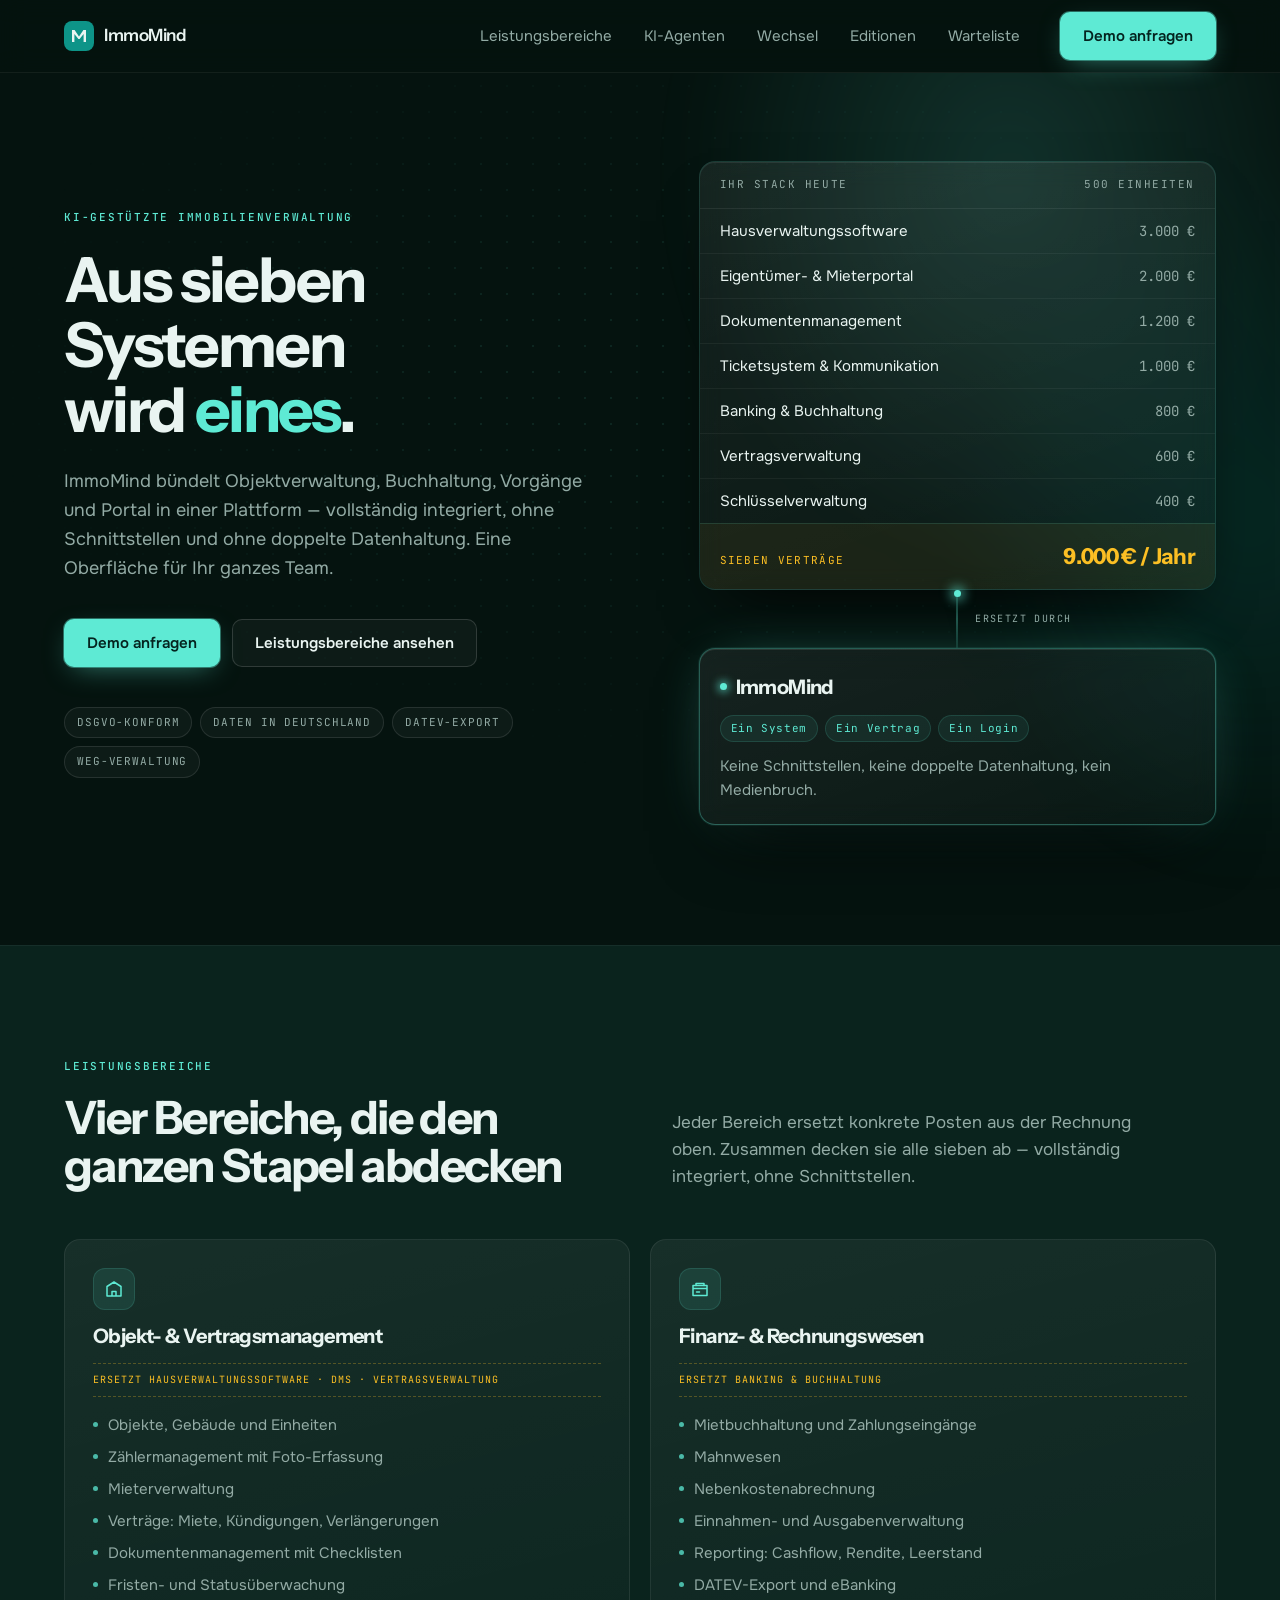
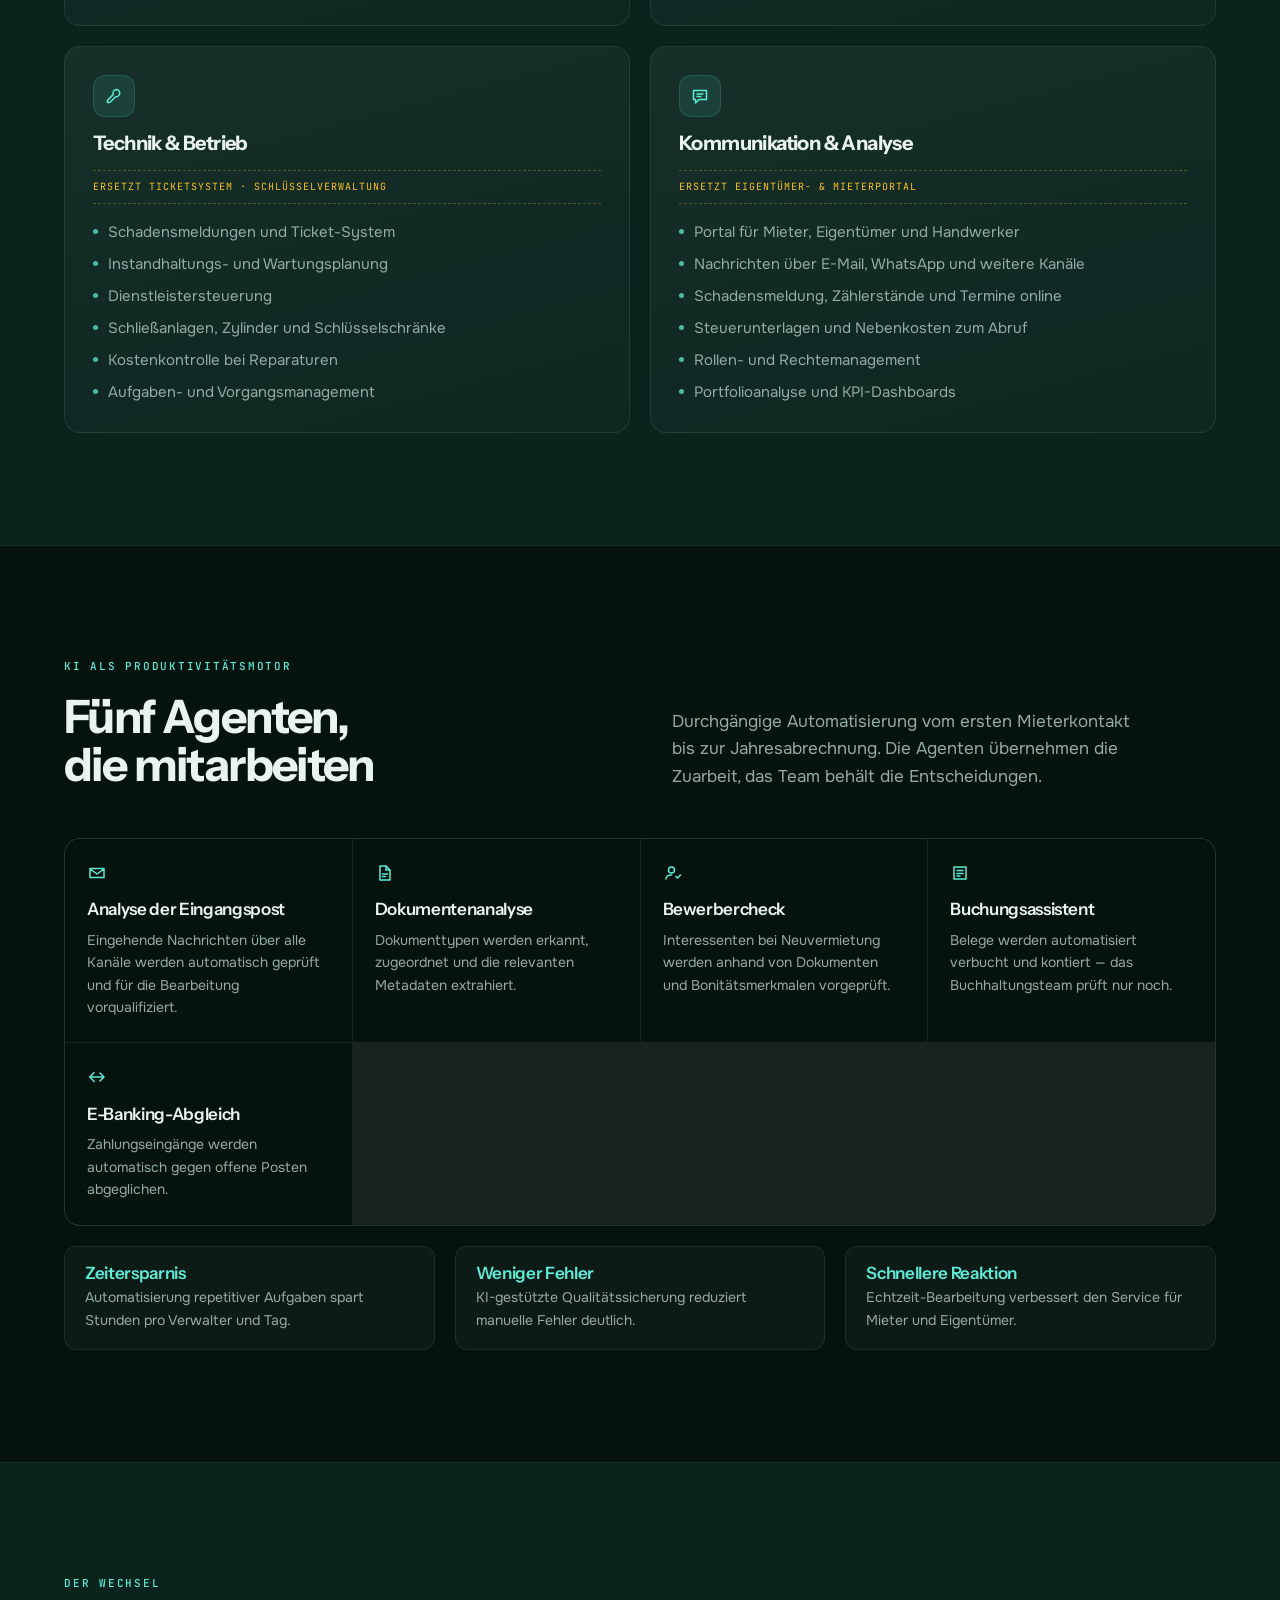
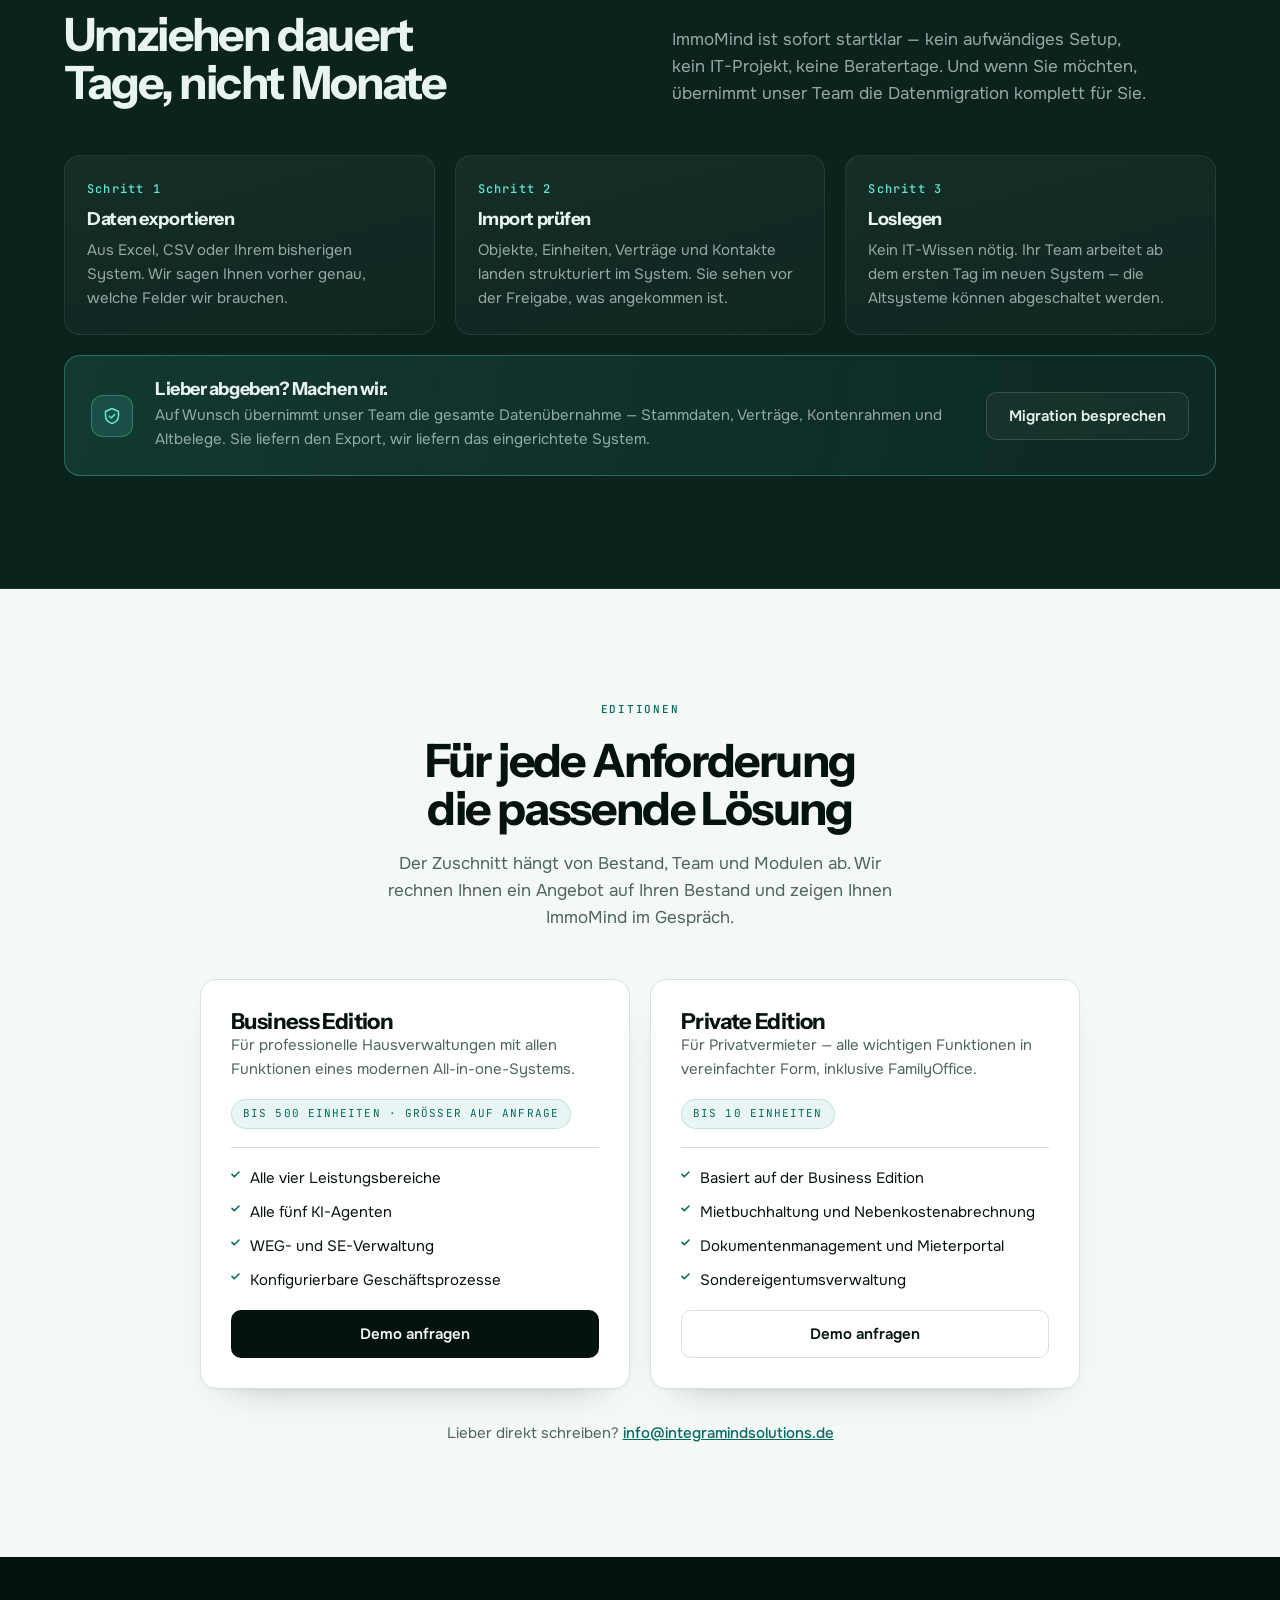
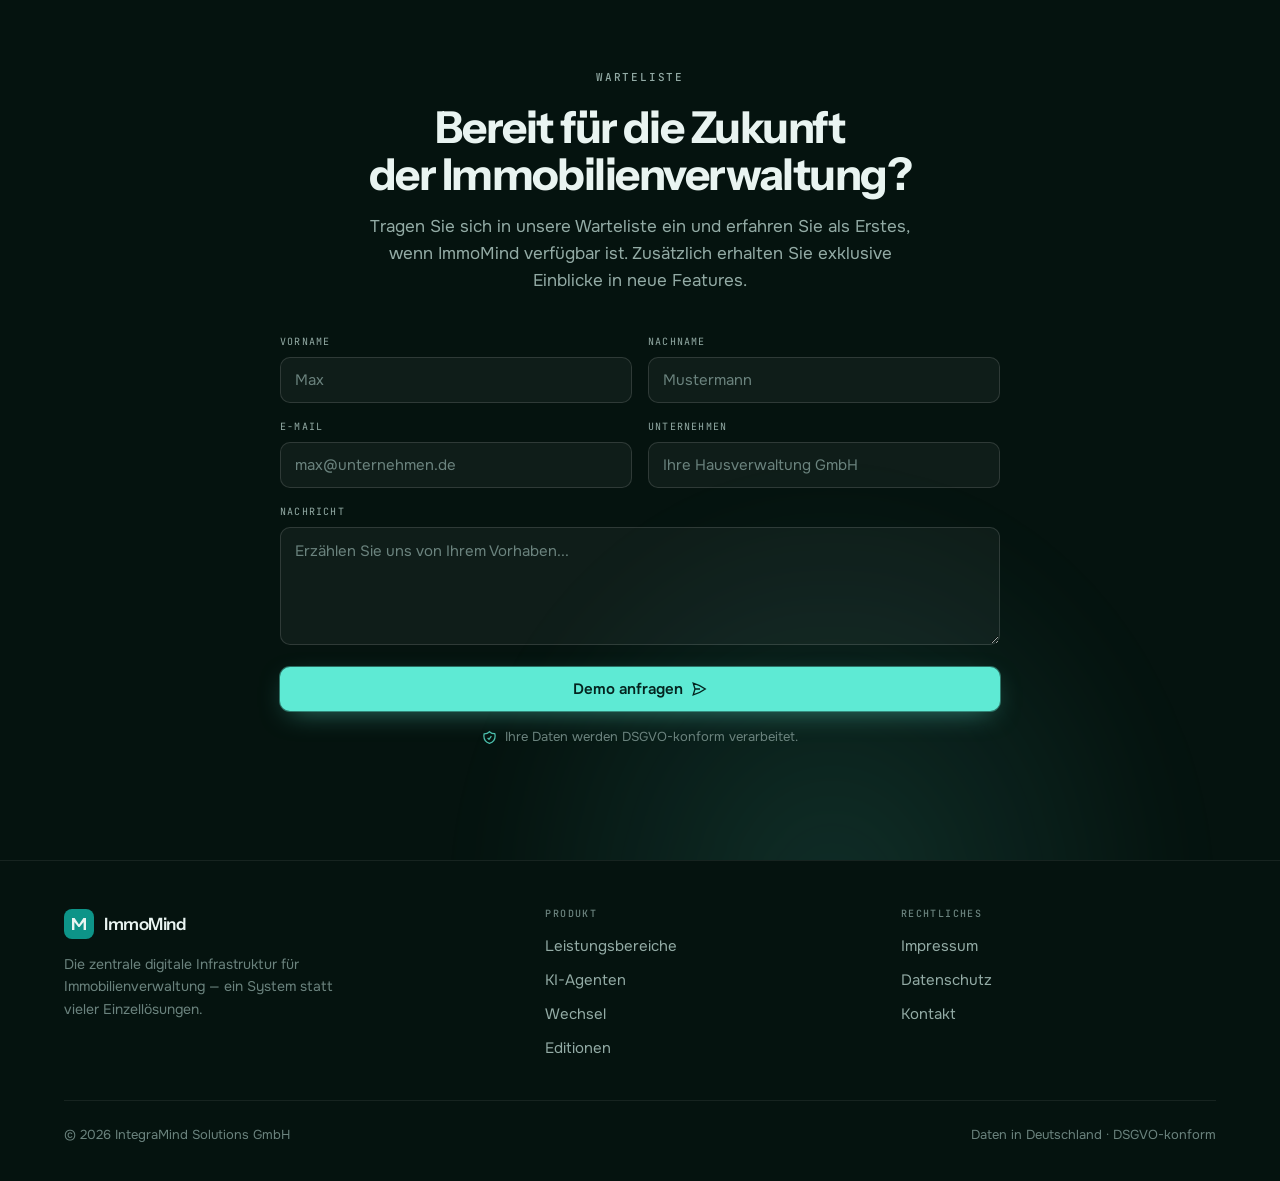
==== commit 5761c2bc: "Redesign der Startseite und Angleichung der Rechtsseiten Startseite neu aufgebaut: Hero mit der Kost" ====
--- a/index.html
+++ b/index.html
@@ -1,1109 +1,1204 @@
-<!DOCTYPE html>
+<!doctype html>
 <html lang="de">
 <head>
-    <meta charset="UTF-8">
-    <meta name="viewport" content="width=device-width, initial-scale=1.0">
-    <link rel="preconnect" href="https://fonts.googleapis.com">
-    <link rel="preconnect" href="https://fonts.gstatic.com" crossorigin>
-    <title>ImmoMind</title>
-<meta name='robots' content='max-image-preview:large' />
-<link rel='dns-prefetch' href='//fonts.googleapis.com' />
-<link href='https://fonts.googleapis.com' rel='preconnect' />
-<link href='https://fonts.gstatic.com' crossorigin='1' rel='preconnect' />
-<link rel="alternate" type="application/rss+xml" title="ImmoMind &raquo; Feed" href="https://immomind.io/feed/" />
-<link rel="alternate" type="application/rss+xml" title="ImmoMind &raquo; Kommentar-Feed" href="https://immomind.io/comments/feed/" />
-<style id='wp-img-auto-sizes-contain-inline-css'>
-img:is([sizes=auto i],[sizes^="auto," i]){contain-intrinsic-size:3000px 1500px}
-/*# sourceURL=wp-img-auto-sizes-contain-inline-css */
+<meta charset="utf-8">
+<meta name="viewport" content="width=device-width, initial-scale=1">
+<title>ImmoMind — Immobilienverwaltung in einem System</title>
+<meta name="description" content="ImmoMind bündelt Objektverwaltung, Buchhaltung, Vorgänge und Portal in einer Plattform — vollständig integriert, ohne Schnittstellen. KI-Agenten übernehmen die Zuarbeit. DSGVO-konform, Daten in Deutschland.">
+<link rel="canonical" href="https://immomind.io/">
+
+<meta property="og:type" content="website">
+<meta property="og:site_name" content="ImmoMind">
+<meta property="og:locale" content="de_DE">
+<meta property="og:url" content="https://immomind.io/">
+<meta property="og:title" content="ImmoMind — Immobilienverwaltung in einem System">
+<meta property="og:description" content="ImmoMind bündelt Objektverwaltung, Buchhaltung, Vorgänge und Portal in einer Plattform — vollständig integriert, ohne Schnittstellen. KI-Agenten übernehmen die Zuarbeit. DSGVO-konform, Daten in Deutschland.">
+<meta property="og:image" content="https://immomind.io/icons/immomind-512x512.png">
+<meta name="twitter:card" content="summary">
+<meta name="theme-color" content="#05130F">
+
+<link rel="icon" href="icons/favicon.ico" sizes="any">
+<link rel="icon" href="icons/immomind-32x32.png" type="image/png" sizes="32x32">
+<link rel="icon" href="icons/immomind-512x512.png" type="image/png" sizes="512x512">
+<link rel="apple-touch-icon" href="icons/immomind-512x512.png">
+
+<link rel="preconnect" href="https://fonts.googleapis.com">
+<link rel="preconnect" href="https://fonts.gstatic.com" crossorigin>
+<link rel="stylesheet" href="https://fonts.googleapis.com/css2?family=Instrument+Sans:wght@400;500;600;700&family=Onest:wght@400;500;600&family=JetBrains+Mono:wght@400;500&display=swap">
+
+<style>
+:root {
+  --grund:       #05130F;
+  --grund-2:     #0A231D;
+  --flaeche:     rgba(255, 255, 255, 0.035);
+  --flaeche-2:   rgba(255, 255, 255, 0.06);
+  --kante:       rgba(94, 234, 212, 0.14);
+  --kante-hell:  rgba(94, 234, 212, 0.32);
+  --mint:        #5EEAD4;
+  --teal:        #0D9488;
+  --teal-dunkel: #076A60;
+  --text:        #E9F4F1;
+  --text-weich:  #93ABA5;
+  --text-still:  #6B837E;
+  --bernstein:   #FBBF24;
+  --hell:        #F4F8F7;
+  --hell-karte:  #FFFFFF;
+  --tinte:       #05130F;
+  --tinte-weich: #4C6560;
+  --linie-hell:  #D7E2DF;
+
+  --display: "Instrument Sans", "Helvetica Neue", Arial, sans-serif;
+  --body:    "Onest", -apple-system, BlinkMacSystemFont, "Segoe UI", sans-serif;
+  --mono:    "JetBrains Mono", ui-monospace, "SF Mono", Menlo, monospace;
+
+  --rand: clamp(1.25rem, 5vw, 4.5rem);
+  --radius: 16px;
+}
+
+*, *::before, *::after { box-sizing: border-box; }
+
+html { scroll-behavior: smooth; }
+
+section[id] { scroll-margin-top: 92px; }
+
+body {
+  margin: 0;
+  background: var(--grund);
+  color: var(--text);
+  font-family: var(--body);
+  font-size: 1.0625rem;
+  line-height: 1.6;
+  -webkit-font-smoothing: antialiased;
+}
+
+h1, h2, h3 {
+  font-family: var(--display);
+  font-weight: 700;
+  letter-spacing: -0.035em;
+  line-height: 1.05;
+  text-wrap: balance;
+  margin: 0;
+}
+
+p { margin: 0; }
+
+:focus-visible { outline: 2px solid var(--mint); outline-offset: 3px; border-radius: 4px; }
+
+.band { padding-inline: var(--rand); position: relative; }
+.innen { max-width: 1200px; margin-inline: auto; }
+
+.eyebrow {
+  font-family: var(--mono);
+  font-size: 0.6875rem;
+  font-weight: 500;
+  letter-spacing: 0.16em;
+  text-transform: uppercase;
+  color: var(--mint);
+  margin: 0;
+}
+
+.kopf {
+  position: sticky; top: 0; z-index: 40;
+  background: rgba(5, 19, 15, 0.72);
+  backdrop-filter: blur(14px);
+  border-bottom: 1px solid rgba(255, 255, 255, 0.06);
+}
+
+.kopf .innen { display: flex; align-items: center; gap: 2.5rem; height: 72px; }
+
+.marke {
+  display: flex; align-items: center; gap: 0.625rem;
+  font-family: var(--display); font-weight: 600; font-size: 1.0625rem;
+  letter-spacing: -0.025em; color: var(--text); text-decoration: none;
+}
+
+.kopf nav { display: flex; gap: 2rem; margin-left: auto; font-size: 0.9375rem; }
+.kopf nav a { color: var(--text-weich); text-decoration: none; transition: color 0.18s; }
+.kopf nav a:hover { color: var(--text); }
+
+.knopf {
+  font-family: var(--body); font-size: 0.9375rem; font-weight: 600;
+  padding: 0.6875rem 1.375rem; border-radius: 10px; text-decoration: none;
+  display: inline-flex; align-items: center; justify-content: center; gap: 0.5rem;
+  border: 1px solid transparent; white-space: nowrap; cursor: pointer;
+  transition: transform 0.18s, box-shadow 0.18s, background 0.18s, border-color 0.18s;
+}
+
+.knopf-mint {
+  background: var(--mint); color: #04241F;
+  box-shadow: 0 0 0 1px rgba(94,234,212,0.4), 0 8px 28px -10px rgba(94,234,212,0.55);
+}
+.knopf-mint:hover { transform: translateY(-1px); box-shadow: 0 0 0 1px rgba(94,234,212,0.55), 0 12px 34px -10px rgba(94,234,212,0.7); }
+
+.knopf-glas { background: var(--flaeche); border-color: rgba(255,255,255,0.14); color: var(--text); }
+.knopf-glas:hover { background: var(--flaeche-2); border-color: var(--kante-hell); }
+
+.knopf-tinte { background: var(--tinte); color: var(--hell); }
+.knopf-tinte:hover { transform: translateY(-1px); box-shadow: 0 10px 26px -12px rgba(5,19,15,0.6); }
+
+.knopf-tinte-linie { border-color: var(--linie-hell); color: var(--tinte); }
+.knopf-tinte-linie:hover { border-color: var(--tinte); }
+
+.hero { padding-block: clamp(3.5rem, 8vw, 5.5rem) clamp(4.5rem, 10vw, 7.5rem); overflow: hidden; }
+
+.hero::before {
+  content: "";
+  position: absolute; inset: -30% -10% auto 28%; height: 130%;
+  background:
+    radial-gradient(45% 50% at 62% 32%, rgba(94,234,212,0.15), transparent 70%),
+    radial-gradient(40% 45% at 85% 62%, rgba(13,148,136,0.17), transparent 70%);
+  filter: blur(30px); pointer-events: none; z-index: 0;
+}
+
+.hero::after {
+  content: "";
+  position: absolute; inset: 0;
+  background-image: radial-gradient(rgba(94,234,212,0.09) 1px, transparent 1px);
+  background-size: 26px 26px;
+  mask-image: radial-gradient(70% 60% at 50% 35%, #000 20%, transparent 75%);
+  pointer-events: none; z-index: 0;
+}
+
+.hero .innen {
+  position: relative; z-index: 1;
+  display: grid;
+  grid-template-columns: minmax(0, 1fr) minmax(0, 0.92fr);
+  gap: clamp(2.5rem, 6vw, 4.5rem);
+  align-items: center;
+}
+
+.hero h1 { font-size: clamp(2.375rem, 5.1vw, 3.875rem); margin-block: 1.375rem 1.5rem; }
+
+.hero h1 .hervor {
+  font-variant-numeric: tabular-nums;
+  letter-spacing: -0.045em;
+  color: var(--mint);
+}
+
+.hero-text { font-size: 1.125rem; color: var(--text-weich); max-width: 44ch; }
+
+.hero-aktionen { display: flex; flex-wrap: wrap; gap: 0.75rem; margin-top: 2.25rem; }
+
+.beleg { display: flex; flex-wrap: wrap; gap: 0.5rem; margin-top: 2.5rem; }
+
+.beleg span {
+  font-family: var(--mono); font-size: 0.6875rem; letter-spacing: 0.08em;
+  text-transform: uppercase; color: var(--text-weich);
+  border: 1px solid rgba(255,255,255,0.1); background: var(--flaeche);
+  border-radius: 999px; padding: 0.375rem 0.75rem;
+}
+
+.buehne { position: relative; }
+
+.glas {
+  background: linear-gradient(160deg, rgba(255,255,255,0.07), rgba(255,255,255,0.025));
+  border: 1px solid var(--kante);
+  border-radius: var(--radius);
+  backdrop-filter: blur(12px);
+  box-shadow: inset 0 1px 0 rgba(255,255,255,0.08), 0 30px 60px -30px rgba(0,0,0,0.9);
+}
+
+.stapel { overflow: hidden; }
+
+.stapel-kopf {
+  display: flex; align-items: center; justify-content: space-between;
+  padding: 0.875rem 1.25rem;
+  border-bottom: 1px solid rgba(255,255,255,0.07);
+  font-family: var(--mono); font-size: 0.6875rem; letter-spacing: 0.14em;
+  text-transform: uppercase; color: var(--text-weich);
+}
+
+.posten {
+  display: grid; grid-template-columns: 1fr auto;
+  gap: 1rem; align-items: baseline;
+  padding: 0.625rem 1.25rem;
+  font-size: 0.9375rem;
+}
+
+.posten + .posten { border-top: 1px solid rgba(255,255,255,0.05); }
+
+.posten .betrag {
+  font-family: var(--mono); font-size: 0.875rem;
+  font-variant-numeric: tabular-nums; color: var(--text-weich);
+}
+
+.stapel-summe {
+  display: grid; grid-template-columns: 1fr auto;
+  gap: 1rem; align-items: baseline;
+  padding: 0.9375rem 1.25rem;
+  border-top: 1px solid var(--kante);
+  background: rgba(251,191,36,0.06);
+}
+
+.stapel-summe .label {
+  font-family: var(--mono); font-size: 0.6875rem; letter-spacing: 0.12em;
+  text-transform: uppercase; color: var(--bernstein);
+}
+
+.stapel-summe .betrag {
+  font-family: var(--display); font-weight: 700; font-size: 1.375rem;
+  letter-spacing: -0.03em; font-variant-numeric: tabular-nums;
+  color: var(--bernstein);
+}
+
+.leitung {
+  position: relative; height: 58px; width: 2px; margin-inline: auto;
+  background: linear-gradient(180deg, var(--kante), var(--kante-hell), var(--kante));
+  border-radius: 2px;
+}
+
+.laeufer {
+  position: absolute; left: 50%; width: 7px; height: 7px; margin-left: -3.5px;
+  border-radius: 50%; background: var(--mint);
+  box-shadow: 0 0 12px 3px rgba(94,234,212,0.75);
+  animation: laufen 2.8s cubic-bezier(0.6,0,0.4,1) infinite;
+}
+
+@keyframes laufen {
+  0%        { top: -4px; opacity: 0; }
+  12%       { opacity: 1; }
+  70%, 100% { top: 54px; opacity: 0; }
+}
+
+.leitung-label {
+  position: absolute; left: calc(50% + 1.125rem); top: 50%; transform: translateY(-50%);
+  font-family: var(--mono); font-size: 0.625rem; letter-spacing: 0.14em;
+  text-transform: uppercase; color: var(--text-weich); white-space: nowrap;
+}
+
+.ersatz {
+  position: relative; overflow: hidden;
+  border-color: var(--kante-hell);
+  box-shadow:
+    inset 0 1px 0 rgba(255,255,255,0.1),
+    0 0 0 1px rgba(94,234,212,0.08),
+    0 34px 70px -28px rgba(0,0,0,0.95),
+    0 0 60px -22px rgba(94,234,212,0.45);
+  padding: 1.375rem 1.25rem;
+  display: grid; gap: 0.75rem;
+}
+
+.ersatz-marke {
+  display: flex; align-items: center; gap: 0.5625rem;
+  font-family: var(--display); font-weight: 700; font-size: 1.25rem;
+  letter-spacing: -0.03em;
+}
+
+.funke {
+  width: 7px; height: 7px; border-radius: 50%; background: var(--mint);
+  box-shadow: 0 0 8px 2px rgba(94,234,212,0.7);
+  animation: pochen 2.4s ease-in-out infinite;
+}
+
+@keyframes pochen { 0%, 100% { opacity: 1; } 50% { opacity: 0.35; } }
+
+.ersatz-zeile { display: flex; flex-wrap: wrap; gap: 0.4375rem; }
+
+.ersatz-zeile span {
+  font-family: var(--mono); font-size: 0.6875rem; letter-spacing: 0.06em;
+  color: var(--mint); border: 1px solid var(--kante);
+  background: rgba(94,234,212,0.07);
+  border-radius: 999px; padding: 0.25rem 0.625rem;
+}
+
+.ersatz-fuss { font-size: 0.9375rem; color: var(--text-weich); }
+
+.bereiche { background: var(--grund-2); padding-block: clamp(4rem, 9vw, 7rem); border-block: 1px solid rgba(255,255,255,0.05); }
+
+.abschnitt-kopf {
+  display: grid; grid-template-columns: minmax(0, 1fr) minmax(0, 1fr);
+  gap: clamp(2rem, 5vw, 4rem); align-items: end; margin-bottom: 3rem;
+}
+
+.abschnitt-kopf h2 { font-size: clamp(1.875rem, 3.9vw, 2.875rem); margin-top: 1.125rem; }
+.abschnitt-kopf > p { color: var(--text-weich); max-width: 44ch; }
+
+.bereich-raster {
+  display: grid; grid-template-columns: repeat(2, minmax(0, 1fr));
+  gap: 1.25rem;
+}
+
+.bereich {
+  position: relative;
+  background: linear-gradient(165deg, rgba(255,255,255,0.055), rgba(255,255,255,0.02));
+  border: 1px solid rgba(255,255,255,0.08);
+  border-radius: var(--radius);
+  padding: 1.75rem;
+  display: grid; gap: 1rem; align-content: start;
+  transition: border-color 0.25s, transform 0.25s, box-shadow 0.25s;
+}
+
+.bereich:hover {
+  border-color: var(--kante-hell);
+  transform: translateY(-2px);
+  box-shadow: 0 24px 50px -30px rgba(0,0,0,0.9), 0 0 40px -24px rgba(94,234,212,0.5);
+}
+
+.bereich-symbol {
+  width: 42px; height: 42px; border-radius: 12px;
+  display: grid; place-items: center;
+  background: rgba(94,234,212,0.1);
+  border: 1px solid var(--kante);
+}
+
+.bereich h3 { font-size: 1.25rem; letter-spacing: -0.03em; }
+
+.ersetzt {
+  font-family: var(--mono); font-size: 0.625rem; letter-spacing: 0.1em;
+  text-transform: uppercase; color: var(--bernstein);
+  border-top: 1px dashed rgba(251,191,36,0.28);
+  border-bottom: 1px dashed rgba(251,191,36,0.28);
+  padding-block: 0.5rem;
+}
+
+.bereich ul { list-style: none; padding: 0; margin: 0; display: grid; gap: 0.5rem; }
+
+.bereich li {
+  display: grid; grid-template-columns: auto 1fr; gap: 0.625rem;
+  font-size: 0.9375rem; color: var(--text-weich); align-items: start;
+}
+
+.tupfen {
+  width: 5px; height: 5px; border-radius: 50%; background: var(--mint);
+  margin-top: 0.5625rem; opacity: 0.75;
+}
+
+.agenten { padding-block: clamp(4rem, 9vw, 7rem); }
+
+.agent-raster {
+  display: grid; grid-template-columns: repeat(auto-fit, minmax(230px, 1fr));
+  gap: 1px;
+  background: rgba(255,255,255,0.07);
+  border: 1px solid rgba(255,255,255,0.07);
+  border-radius: var(--radius);
+  overflow: hidden;
+}
+
+.agent {
+  background: var(--grund); padding: 1.5rem 1.375rem;
+  display: grid; gap: 0.625rem; align-content: start;
+  transition: background 0.22s;
+}
+
+.agent:hover { background: var(--grund-2); }
+
+.agent-symbol { color: var(--mint); }
+
+.agent h3 { font-size: 1.0625rem; font-weight: 600; letter-spacing: -0.02em; }
+
+.agent p { font-size: 0.875rem; color: var(--text-weich); }
+
+.wirkung {
+  display: grid; grid-template-columns: repeat(auto-fit, minmax(220px, 1fr));
+  gap: 1.25rem; margin-top: 1.25rem;
+}
+
+.wirkung div {
+  border: 1px solid rgba(255,255,255,0.07);
+  border-radius: 12px; padding: 1.125rem 1.25rem;
+  background: var(--flaeche);
+}
+
+.wirkung h3 {
+  font-family: var(--display); font-size: 1.0625rem; font-weight: 600;
+  letter-spacing: -0.02em; color: var(--mint); margin-bottom: 0.25rem;
+}
+
+.wirkung p { font-size: 0.875rem; color: var(--text-weich); }
+
+.wechsel { background: var(--grund-2); padding-block: clamp(4rem, 9vw, 7rem); border-block: 1px solid rgba(255,255,255,0.05); }
+
+.schritte {
+  display: grid; grid-template-columns: repeat(auto-fit, minmax(260px, 1fr));
+  gap: 1.25rem; margin-bottom: 1.25rem;
+}
+
+.schritt {
+  border: 1px solid rgba(255,255,255,0.08);
+  border-radius: var(--radius);
+  padding: 1.5rem 1.375rem;
+  display: grid; gap: 0.625rem; align-content: start;
+  background: linear-gradient(165deg, rgba(255,255,255,0.05), rgba(255,255,255,0.018));
+}
+
+.schritt-nr {
+  font-family: var(--mono); font-size: 0.75rem; font-weight: 500;
+  letter-spacing: 0.1em; color: var(--mint);
+  font-variant-numeric: tabular-nums;
+}
+
+.schritt h3 { font-size: 1.125rem; letter-spacing: -0.025em; }
+.schritt p { font-size: 0.9375rem; color: var(--text-weich); }
+
+.hilfe {
+  display: grid; grid-template-columns: auto minmax(0, 1fr) auto;
+  gap: 1.375rem; align-items: center;
+  border: 1px solid var(--kante-hell);
+  border-radius: var(--radius);
+  padding: 1.5rem 1.625rem;
+  background: linear-gradient(100deg, rgba(94,234,212,0.11), rgba(94,234,212,0.03));
+}
+
+.hilfe-symbol {
+  width: 42px; height: 42px; border-radius: 12px;
+  display: grid; place-items: center; flex-shrink: 0;
+  background: rgba(94,234,212,0.13);
+  border: 1px solid var(--kante-hell);
+}
+
+.hilfe h3 { font-size: 1.125rem; letter-spacing: -0.025em; margin-bottom: 0.25rem; }
+.hilfe p { font-size: 0.9375rem; color: var(--text-weich); }
+
+.editionen { background: var(--hell); color: var(--tinte); padding-block: clamp(4rem, 9vw, 7rem); }
+.editionen .eyebrow { color: var(--teal-dunkel); }
+
+.editionen-kopf { text-align: center; max-width: 48ch; margin: 0 auto 3rem; }
+.editionen-kopf h2 { font-size: clamp(1.875rem, 3.9vw, 2.875rem); margin-block: 1.125rem 1rem; }
+.editionen-kopf p { color: var(--tinte-weich); }
+
+.karten {
+  display: grid; grid-template-columns: repeat(auto-fit, minmax(300px, 1fr));
+  gap: 1.25rem; max-width: 880px; margin-inline: auto;
+}
+
+.karte {
+  background: var(--hell-karte); border: 1px solid var(--linie-hell);
+  border-radius: var(--radius); padding: 1.875rem;
+  display: grid; gap: 1.125rem; align-content: start;
+  box-shadow: 0 1px 2px rgba(5,19,15,0.04), 0 18px 40px -30px rgba(5,19,15,0.4);
+}
+
+.karte h3 { font-size: 1.375rem; letter-spacing: -0.028em; }
+.karte-fuer { font-size: 0.9375rem; color: var(--tinte-weich); }
+
+.umfang {
+  font-family: var(--mono); font-size: 0.6875rem; letter-spacing: 0.1em;
+  text-transform: uppercase; color: var(--teal-dunkel);
+  background: rgba(13,148,136,0.09); border: 1px solid rgba(13,148,136,0.2);
+  border-radius: 999px; padding: 0.3125rem 0.6875rem; justify-self: start;
+}
+
+.karte ul {
+  list-style: none; padding: 0; margin: 0; display: grid; gap: 0.625rem;
+  border-top: 1px solid var(--linie-hell); padding-top: 1.125rem;
+}
+
+.karte li { display: grid; grid-template-columns: auto 1fr; gap: 0.625rem; font-size: 0.9375rem; align-items: start; }
+.karte li svg { margin-top: 0.3125rem; }
+.karte .knopf { width: 100%; }
+
+.anfrage-hinweis { text-align: center; margin-top: 2rem; font-size: 0.9375rem; color: var(--tinte-weich); }
+.anfrage-hinweis a { color: var(--teal-dunkel); font-weight: 500; }
+
+.interesse { padding-block: clamp(4rem, 9vw, 7rem); overflow: hidden; }
+
+.interesse::before {
+  content: "";
+  position: absolute; inset: auto -10% -40% 20%; height: 120%;
+  background: radial-gradient(45% 55% at 50% 70%, rgba(94,234,212,0.13), transparent 70%);
+  filter: blur(34px); pointer-events: none; z-index: 0;
+}
+
+.interesse .innen { position: relative; z-index: 1; max-width: 720px; }
+
+.interesse-kopf { text-align: center; margin-bottom: 2.5rem; }
+.interesse-kopf h2 { font-size: clamp(1.875rem, 3.9vw, 2.75rem); margin-block: 1.125rem 1rem; }
+.interesse-kopf p { color: var(--text-weich); max-width: 52ch; margin-inline: auto; }
+
+.formular { display: grid; gap: 1rem; }
+
+.feld-paar { display: grid; grid-template-columns: repeat(2, minmax(0, 1fr)); gap: 1rem; }
+
+.feld { display: grid; gap: 0.4375rem; }
+
+.feld label {
+  font-family: var(--mono); font-size: 0.625rem; letter-spacing: 0.12em;
+  text-transform: uppercase; color: var(--text-weich);
+}
+
+.feld input,
+.feld textarea {
+  font-family: var(--body); font-size: 0.9375rem; color: var(--text);
+  background: rgba(255,255,255,0.045);
+  border: 1px solid rgba(255,255,255,0.13);
+  border-radius: 10px;
+  padding: 0.75rem 0.875rem;
+  width: 100%;
+  transition: border-color 0.18s, background 0.18s;
+}
+
+.feld textarea { min-height: 118px; resize: vertical; line-height: 1.55; }
+
+.feld input::placeholder,
+.feld textarea::placeholder { color: var(--text-still); }
+
+.feld input:hover,
+.feld textarea:hover { border-color: rgba(255,255,255,0.22); }
+
+.feld input:focus,
+.feld textarea:focus {
+  outline: none;
+  border-color: var(--kante-hell);
+  background: rgba(255,255,255,0.07);
+  box-shadow: 0 0 0 3px rgba(94,234,212,0.12);
+}
+
+.formular .knopf { margin-top: 0.375rem; }
+
+.kleingedruckt {
+  display: flex; align-items: center; justify-content: center;
+  gap: 0.5rem;
+  font-size: 0.8125rem; color: var(--text-still); text-align: center;
+}
+
+.kleingedruckt svg { flex-shrink: 0; color: var(--mint); opacity: 0.8; }
+
+.kleingedruckt a { color: var(--text-weich); }
+
+.honig { position: absolute; left: -9999px; width: 1px; height: 1px; overflow: hidden; }
+
+.meldung {
+  border-radius: var(--radius);
+  padding: 1.5rem 1.625rem;
+  display: grid; gap: 0.5rem;
+}
+
+.meldung h3 { font-size: 1.25rem; letter-spacing: -0.028em; }
+.meldung p { font-size: 0.9375rem; color: var(--text-weich); }
+
+.meldung-gut {
+  border: 1px solid var(--kante-hell);
+  background: linear-gradient(100deg, rgba(94,234,212,0.12), rgba(94,234,212,0.03));
+}
+.meldung-gut h3 { color: var(--mint); }
+
+.meldung-schlecht {
+  border: 1px solid rgba(251,191,36,0.35);
+  background: rgba(251,191,36,0.07);
+}
+.meldung-schlecht h3 { color: var(--bernstein); }
+.meldung-schlecht a { color: var(--bernstein); }
+
+[hidden] { display: none !important; }
+
+.fuss {
+  border-top: 1px solid rgba(255,255,255,0.07);
+  padding-block: 3rem 2.25rem;
+}
+
+.fuss .innen {
+  display: grid;
+  grid-template-columns: minmax(0, 1.4fr) repeat(2, minmax(0, 1fr));
+  gap: 2.5rem;
+}
+
+.fuss-marke { display: grid; gap: 0.875rem; align-content: start; }
+.fuss-marke p { font-size: 0.875rem; color: var(--text-still); max-width: 32ch; }
+
+.fuss-spalte { display: grid; gap: 0.625rem; align-content: start; }
+
+.fuss-spalte h3 {
+  font-family: var(--mono); font-size: 0.625rem; font-weight: 500;
+  letter-spacing: 0.14em; text-transform: uppercase; color: var(--text-still);
+  margin-bottom: 0.25rem;
+}
+
+.fuss-spalte a {
+  font-size: 0.9375rem; color: var(--text-weich);
+  text-decoration: none; transition: color 0.18s;
+}
+.fuss-spalte a:hover { color: var(--text); }
+
+.fuss-unten {
+  max-width: 1200px; margin: 2.5rem auto 0;
+  padding-top: 1.5rem;
+  border-top: 1px solid rgba(255,255,255,0.07);
+  display: flex; flex-wrap: wrap; gap: 1rem; justify-content: space-between;
+  font-size: 0.8125rem; color: var(--text-still);
+}
+
+@keyframes auf { from { opacity: 0; transform: translateY(16px); } to { opacity: 1; transform: none; } }
+
+.hero-inhalt > * { animation: auf 0.65s cubic-bezier(0.22,1,0.36,1) backwards; }
+.hero-inhalt > :nth-child(1) { animation-delay: 0.05s; }
+.hero-inhalt > :nth-child(2) { animation-delay: 0.13s; }
+.hero-inhalt > :nth-child(3) { animation-delay: 0.21s; }
+.hero-inhalt > :nth-child(4) { animation-delay: 0.29s; }
+.hero-inhalt > :nth-child(5) { animation-delay: 0.37s; }
+
+.stapel  { animation: auf 0.75s cubic-bezier(0.22,1,0.36,1) 0.35s backwards; }
+.leitung { animation: auf 0.5s ease-out 0.8s backwards; }
+.ersatz  { animation: auf 0.8s cubic-bezier(0.22,1,0.36,1) 0.95s backwards; }
+
+.enthuellen {
+  opacity: 0; transform: translateY(24px);
+  transition: opacity 0.75s cubic-bezier(0.22,1,0.36,1), transform 0.75s cubic-bezier(0.22,1,0.36,1);
+}
+.enthuellen.da { opacity: 1; transform: none; }
+
+@media (prefers-reduced-motion: reduce) {
+  html { scroll-behavior: auto; }
+  *, *::before, *::after { animation: none !important; transition: none !important; }
+  .enthuellen { opacity: 1; transform: none; }
+  .laeufer { display: none; }
+}
+
+@media (max-width: 880px) {
+  .hero .innen, .abschnitt-kopf, .bereich-raster { grid-template-columns: minmax(0, 1fr); }
+  .abschnitt-kopf { align-items: start; }
+  .kopf nav { display: none; }
+  .kopf .innen { gap: 1rem; }
+  .kopf .knopf { margin-left: auto; }
+}
+
+@media (max-width: 760px) {
+  .fuss .innen { grid-template-columns: repeat(2, minmax(0, 1fr)); }
+  .fuss-marke { grid-column: 1 / -1; }
+}
+
+@media (max-width: 520px) {
+  .leitung-label { display: none; }
+  .feld-paar { grid-template-columns: minmax(0, 1fr); }
+  .fuss .innen { grid-template-columns: minmax(0, 1fr); gap: 2rem; }
+  .hilfe { grid-template-columns: minmax(0, 1fr); gap: 1rem; justify-items: start; }
+  .posten { grid-template-columns: 1fr auto; }
+  .bereich { padding: 1.375rem; }
+}
 </style>
-<style id='wp-emoji-styles-inline-css'>
-
-	img.wp-smiley, img.emoji {
-		display: inline !important;
-		border: none !important;
-		box-shadow: none !important;
-		height: 1em !important;
-		width: 1em !important;
-		margin: 0 0.07em !important;
-		vertical-align: -0.1em !important;
-		background: none !important;
-		padding: 0 !important;
-	}
-/*# sourceURL=wp-emoji-styles-inline-css */
-</style>
-<style id='wp-block-library-inline-css'>
-:root{--wp-block-synced-color:#7a00df;--wp-block-synced-color--rgb:122,0,223;--wp-bound-block-color:var(--wp-block-synced-color);--wp-editor-canvas-background:#ddd;--wp-admin-theme-color:#007cba;--wp-admin-theme-color--rgb:0,124,186;--wp-admin-theme-color-darker-10:#006ba1;--wp-admin-theme-color-darker-10--rgb:0,107,160.5;--wp-admin-theme-color-darker-20:#005a87;--wp-admin-theme-color-darker-20--rgb:0,90,135;--wp-admin-border-width-focus:2px}@media (min-resolution:192dpi){:root{--wp-admin-border-width-focus:1.5px}}.wp-element-button{cursor:pointer}:root .has-very-light-gray-background-color{background-color:#eee}:root .has-very-dark-gray-background-color{background-color:#313131}:root .has-very-light-gray-color{color:#eee}:root .has-very-dark-gray-color{color:#313131}:root .has-vivid-green-cyan-to-vivid-cyan-blue-gradient-background{background:linear-gradient(135deg,#00d084,#0693e3)}:root .has-purple-crush-gradient-background{background:linear-gradient(135deg,#34e2e4,#4721fb 50%,#ab1dfe)}:root .has-hazy-dawn-gradient-background{background:linear-gradient(135deg,#faaca8,#dad0ec)}:root .has-subdued-olive-gradient-background{background:linear-gradient(135deg,#fafae1,#67a671)}:root .has-atomic-cream-gradient-background{background:linear-gradient(135deg,#fdd79a,#004a59)}:root .has-nightshade-gradient-background{background:linear-gradient(135deg,#330968,#31cdcf)}:root .has-midnight-gradient-background{background:linear-gradient(135deg,#020381,#2874fc)}:root{--wp--preset--font-size--normal:16px;--wp--preset--font-size--huge:42px}.has-regular-font-size{font-size:1em}.has-larger-font-size{font-size:2.625em}.has-normal-font-size{font-size:var(--wp--preset--font-size--normal)}.has-huge-font-size{font-size:var(--wp--preset--font-size--huge)}.has-text-align-center{text-align:center}.has-text-align-left{text-align:left}.has-text-align-right{text-align:right}.has-fit-text{white-space:nowrap!important}#end-resizable-editor-section{display:none}.aligncenter{clear:both}.items-justified-left{justify-content:flex-start}.items-justified-center{justify-content:center}.items-justified-right{justify-content:flex-end}.items-justified-space-between{justify-content:space-between}.screen-reader-text{border:0;clip-path:inset(50%);height:1px;margin:-1px;overflow:hidden;padding:0;position:absolute;width:1px;word-wrap:normal!important}.screen-reader-text:focus{background-color:#ddd;clip-path:none;color:#444;display:block;font-size:1em;height:auto;left:5px;line-height:normal;padding:15px 23px 14px;text-decoration:none;top:5px;width:auto;z-index:100000}html :where(.has-border-color){border-style:solid}html :where([style*=border-top-color]){border-top-style:solid}html :where([style*=border-right-color]){border-right-style:solid}html :where([style*=border-bottom-color]){border-bottom-style:solid}html :where([style*=border-left-color]){border-left-style:solid}html :where([style*=border-width]){border-style:solid}html :where([style*=border-top-width]){border-top-style:solid}html :where([style*=border-right-width]){border-right-style:solid}html :where([style*=border-bottom-width]){border-bottom-style:solid}html :where([style*=border-left-width]){border-left-style:solid}html :where(img[class*=wp-image-]){height:auto;max-width:100%}:where(figure){margin:0 0 1em}html :where(.is-position-sticky){--wp-admin--admin-bar--position-offset:var(--wp-admin--admin-bar--height,0px)}@media screen and (max-width:600px){html :where(.is-position-sticky){--wp-admin--admin-bar--position-offset:0px}}
-
-/*# sourceURL=wp-block-library-inline-css */
-</style>
-<style id='classic-theme-styles-inline-css'>
-/*! This file is auto-generated */
-.wp-block-button__link{color:#fff;background-color:#32373c;border-radius:9999px;box-shadow:none;text-decoration:none;padding:calc(.667em + 2px) calc(1.333em + 2px);font-size:1.125em}.wp-block-file__button{background:#32373c;color:#fff;text-decoration:none}
-/*# sourceURL=/wp-includes/css/classic-themes.min.css */
-</style>
-<style id='global-styles-inline-css'>
-:root{--wp--preset--aspect-ratio--square: 1;--wp--preset--aspect-ratio--4-3: 4/3;--wp--preset--aspect-ratio--3-4: 3/4;--wp--preset--aspect-ratio--3-2: 3/2;--wp--preset--aspect-ratio--2-3: 2/3;--wp--preset--aspect-ratio--16-9: 16/9;--wp--preset--aspect-ratio--9-16: 9/16;--wp--preset--color--black: #000000;--wp--preset--color--cyan-bluish-gray: #abb8c3;--wp--preset--color--white: #ffffff;--wp--preset--color--pale-pink: #f78da7;--wp--preset--color--vivid-red: #cf2e2e;--wp--preset--color--luminous-vivid-orange: #ff6900;--wp--preset--color--luminous-vivid-amber: #fcb900;--wp--preset--color--light-green-cyan: #7bdcb5;--wp--preset--color--vivid-green-cyan: #00d084;--wp--preset--color--pale-cyan-blue: #8ed1fc;--wp--preset--color--vivid-cyan-blue: #0693e3;--wp--preset--color--vivid-purple: #9b51e0;--wp--preset--color--primary: #0D9488;--wp--preset--color--primary-light: #14B8A6;--wp--preset--color--dark-bg: #0F1419;--wp--preset--color--text-primary: #ffffff;--wp--preset--color--text-secondary: #94A3B8;--wp--preset--gradient--vivid-cyan-blue-to-vivid-purple: linear-gradient(135deg,rgb(6,147,227) 0%,rgb(155,81,224) 100%);--wp--preset--gradient--light-green-cyan-to-vivid-green-cyan: linear-gradient(135deg,rgb(122,220,180) 0%,rgb(0,208,130) 100%);--wp--preset--gradient--luminous-vivid-amber-to-luminous-vivid-orange: linear-gradient(135deg,rgb(252,185,0) 0%,rgb(255,105,0) 100%);--wp--preset--gradient--luminous-vivid-orange-to-vivid-red: linear-gradient(135deg,rgb(255,105,0) 0%,rgb(207,46,46) 100%);--wp--preset--gradient--very-light-gray-to-cyan-bluish-gray: linear-gradient(135deg,rgb(238,238,238) 0%,rgb(169,184,195) 100%);--wp--preset--gradient--cool-to-warm-spectrum: linear-gradient(135deg,rgb(74,234,220) 0%,rgb(151,120,209) 20%,rgb(207,42,186) 40%,rgb(238,44,130) 60%,rgb(251,105,98) 80%,rgb(254,248,76) 100%);--wp--preset--gradient--blush-light-purple: linear-gradient(135deg,rgb(255,206,236) 0%,rgb(152,150,240) 100%);--wp--preset--gradient--blush-bordeaux: linear-gradient(135deg,rgb(254,205,165) 0%,rgb(254,45,45) 50%,rgb(107,0,62) 100%);--wp--preset--gradient--luminous-dusk: linear-gradient(135deg,rgb(255,203,112) 0%,rgb(199,81,192) 50%,rgb(65,88,208) 100%);--wp--preset--gradient--pale-ocean: linear-gradient(135deg,rgb(255,245,203) 0%,rgb(182,227,212) 50%,rgb(51,167,181) 100%);--wp--preset--gradient--electric-grass: linear-gradient(135deg,rgb(202,248,128) 0%,rgb(113,206,126) 100%);--wp--preset--gradient--midnight: linear-gradient(135deg,rgb(2,3,129) 0%,rgb(40,116,252) 100%);--wp--preset--font-size--small: 13px;--wp--preset--font-size--medium: 20px;--wp--preset--font-size--large: 36px;--wp--preset--font-size--x-large: 42px;--wp--preset--spacing--20: 0.44rem;--wp--preset--spacing--30: 0.67rem;--wp--preset--spacing--40: 1rem;--wp--preset--spacing--50: 1.5rem;--wp--preset--spacing--60: 2.25rem;--wp--preset--spacing--70: 3.38rem;--wp--preset--spacing--80: 5.06rem;--wp--preset--shadow--natural: 6px 6px 9px rgba(0, 0, 0, 0.2);--wp--preset--shadow--deep: 12px 12px 50px rgba(0, 0, 0, 0.4);--wp--preset--shadow--sharp: 6px 6px 0px rgba(0, 0, 0, 0.2);--wp--preset--shadow--outlined: 6px 6px 0px -3px rgb(255, 255, 255), 6px 6px rgb(0, 0, 0);--wp--preset--shadow--crisp: 6px 6px 0px rgb(0, 0, 0);}:where(.is-layout-flex){gap: 0.5em;}:where(.is-layout-grid){gap: 0.5em;}body .is-layout-flex{display: flex;}.is-layout-flex{flex-wrap: wrap;align-items: center;}.is-layout-flex > :is(*, div){margin: 0;}body .is-layout-grid{display: grid;}.is-layout-grid > :is(*, div){margin: 0;}:where(.wp-block-columns.is-layout-flex){gap: 2em;}:where(.wp-block-columns.is-layout-grid){gap: 2em;}:where(.wp-block-post-template.is-layout-flex){gap: 1.25em;}:where(.wp-block-post-template.is-layout-grid){gap: 1.25em;}.has-black-color{color: var(--wp--preset--color--black) !important;}.has-cyan-bluish-gray-color{color: var(--wp--preset--color--cyan-bluish-gray) !important;}.has-white-color{color: var(--wp--preset--color--white) !important;}.has-pale-pink-color{color: var(--wp--preset--color--pale-pink) !important;}.has-vivid-red-color{color: var(--wp--preset--color--vivid-red) !important;}.has-luminous-vivid-orange-color{color: var(--wp--preset--color--luminous-vivid-orange) !important;}.has-luminous-vivid-amber-color{color: var(--wp--preset--color--luminous-vivid-amber) !important;}.has-light-green-cyan-color{color: var(--wp--preset--color--light-green-cyan) !important;}.has-vivid-green-cyan-color{color: var(--wp--preset--color--vivid-green-cyan) !important;}.has-pale-cyan-blue-color{color: var(--wp--preset--color--pale-cyan-blue) !important;}.has-vivid-cyan-blue-color{color: var(--wp--preset--color--vivid-cyan-blue) !important;}.has-vivid-purple-color{color: var(--wp--preset--color--vivid-purple) !important;}.has-black-background-color{background-color: var(--wp--preset--color--black) !important;}.has-cyan-bluish-gray-background-color{background-color: var(--wp--preset--color--cyan-bluish-gray) !important;}.has-white-background-color{background-color: var(--wp--preset--color--white) !important;}.has-pale-pink-background-color{background-color: var(--wp--preset--color--pale-pink) !important;}.has-vivid-red-background-color{background-color: var(--wp--preset--color--vivid-red) !important;}.has-luminous-vivid-orange-background-color{background-color: var(--wp--preset--color--luminous-vivid-orange) !important;}.has-luminous-vivid-amber-background-color{background-color: var(--wp--preset--color--luminous-vivid-amber) !important;}.has-light-green-cyan-background-color{background-color: var(--wp--preset--color--light-green-cyan) !important;}.has-vivid-green-cyan-background-color{background-color: var(--wp--preset--color--vivid-green-cyan) !important;}.has-pale-cyan-blue-background-color{background-color: var(--wp--preset--color--pale-cyan-blue) !important;}.has-vivid-cyan-blue-background-color{background-color: var(--wp--preset--color--vivid-cyan-blue) !important;}.has-vivid-purple-background-color{background-color: var(--wp--preset--color--vivid-purple) !important;}.has-black-border-color{border-color: var(--wp--preset--color--black) !important;}.has-cyan-bluish-gray-border-color{border-color: var(--wp--preset--color--cyan-bluish-gray) !important;}.has-white-border-color{border-color: var(--wp--preset--color--white) !important;}.has-pale-pink-border-color{border-color: var(--wp--preset--color--pale-pink) !important;}.has-vivid-red-border-color{border-color: var(--wp--preset--color--vivid-red) !important;}.has-luminous-vivid-orange-border-color{border-color: var(--wp--preset--color--luminous-vivid-orange) !important;}.has-luminous-vivid-amber-border-color{border-color: var(--wp--preset--color--luminous-vivid-amber) !important;}.has-light-green-cyan-border-color{border-color: var(--wp--preset--color--light-green-cyan) !important;}.has-vivid-green-cyan-border-color{border-color: var(--wp--preset--color--vivid-green-cyan) !important;}.has-pale-cyan-blue-border-color{border-color: var(--wp--preset--color--pale-cyan-blue) !important;}.has-vivid-cyan-blue-border-color{border-color: var(--wp--preset--color--vivid-cyan-blue) !important;}.has-vivid-purple-border-color{border-color: var(--wp--preset--color--vivid-purple) !important;}.has-vivid-cyan-blue-to-vivid-purple-gradient-background{background: var(--wp--preset--gradient--vivid-cyan-blue-to-vivid-purple) !important;}.has-light-green-cyan-to-vivid-green-cyan-gradient-background{background: var(--wp--preset--gradient--light-green-cyan-to-vivid-green-cyan) !important;}.has-luminous-vivid-amber-to-luminous-vivid-orange-gradient-background{background: var(--wp--preset--gradient--luminous-vivid-amber-to-luminous-vivid-orange) !important;}.has-luminous-vivid-orange-to-vivid-red-gradient-background{background: var(--wp--preset--gradient--luminous-vivid-orange-to-vivid-red) !important;}.has-very-light-gray-to-cyan-bluish-gray-gradient-background{background: var(--wp--preset--gradient--very-light-gray-to-cyan-bluish-gray) !important;}.has-cool-to-warm-spectrum-gradient-background{background: var(--wp--preset--gradient--cool-to-warm-spectrum) !important;}.has-blush-light-purple-gradient-background{background: var(--wp--preset--gradient--blush-light-purple) !important;}.has-blush-bordeaux-gradient-background{background: var(--wp--preset--gradient--blush-bordeaux) !important;}.has-luminous-dusk-gradient-background{background: var(--wp--preset--gradient--luminous-dusk) !important;}.has-pale-ocean-gradient-background{background: var(--wp--preset--gradient--pale-ocean) !important;}.has-electric-grass-gradient-background{background: var(--wp--preset--gradient--electric-grass) !important;}.has-midnight-gradient-background{background: var(--wp--preset--gradient--midnight) !important;}.has-small-font-size{font-size: var(--wp--preset--font-size--small) !important;}.has-medium-font-size{font-size: var(--wp--preset--font-size--medium) !important;}.has-large-font-size{font-size: var(--wp--preset--font-size--large) !important;}.has-x-large-font-size{font-size: var(--wp--preset--font-size--x-large) !important;}
-/*# sourceURL=global-styles-inline-css */
-</style>
-
-<link rel='stylesheet' id='immomind-google-fonts-css' href='https://fonts.googleapis.com/css2?family=DM+Sans:ital,opsz,wght@0,9..40,400;0,9..40,500;0,9..40,600;0,9..40,700;1,9..40,400&#038;family=Playfair+Display:wght@500;600;700&#038;display=swap' media='all' />
-<link rel='stylesheet' id='immomind-style-css' href='https://immomind.io/wp-content/themes/immomind/style.css?ver=1.0.0' media='all' />
-<style>
-    /* ─── CONTACT FORM ─── */
-    .immo-contact-form {
-        max-width: 560px;
-        margin: 0 auto;
-        position: relative;
-        z-index: 2;
+</head>
+<body>
+<header class="kopf band">
+  <div class="innen">
+    <a class="marke" href="#">
+      <svg width="30" height="30" viewBox="0 0 30 30" aria-hidden="true">
+        <rect width="30" height="30" rx="8" fill="#0D9488"/>
+        <path d="M8 21V9h2.6l4.4 6.4L19.4 9H22v12h-2.4v-7.9L15.6 18h-1.2l-4-4.9V21H8Z" fill="#E9F4F1"/>
+      </svg>
+      ImmoMind
+    </a>
+    <nav>
+      <a href="#bereiche">Leistungsbereiche</a>
+      <a href="#agenten">KI-Agenten</a>
+      <a href="#wechsel">Wechsel</a>
+      <a href="#editionen">Editionen</a>
+      <a href="#interesse">Warteliste</a>
+    </nav>
+    <a class="knopf knopf-mint" href="#interesse">Demo anfragen</a>
+  </div>
+</header>
+
+<main>
+
+  <section class="hero band">
+    <div class="innen">
+
+      <div class="hero-inhalt">
+        <p class="eyebrow">KI-gestützte Immobilienverwaltung</p>
+        <h1>Aus sieben Systemen wird <span class="hervor">eines</span>.</h1>
+        <p class="hero-text">
+          ImmoMind bündelt Objektverwaltung, Buchhaltung, Vorgänge und Portal in einer
+          Plattform — vollständig integriert, ohne Schnittstellen und ohne doppelte
+          Datenhaltung. Eine Oberfläche für Ihr ganzes Team.
+        </p>
+        <div class="hero-aktionen">
+          <a class="knopf knopf-mint" href="#interesse">Demo anfragen</a>
+          <a class="knopf knopf-glas" href="#bereiche">Leistungsbereiche ansehen</a>
+        </div>
+        <div class="beleg">
+          <span>DSGVO-konform</span>
+          <span>Daten in Deutschland</span>
+          <span>DATEV-Export</span>
+          <span>WEG-Verwaltung</span>
+        </div>
+      </div>
+
+      <div class="buehne">
+
+        <div class="glas stapel">
+          <div class="stapel-kopf">
+            <span>Ihr Stack heute</span>
+            <span>500 Einheiten</span>
+          </div>
+          <div class="posten"><span>Hausverwaltungssoftware</span><span class="betrag">3.000 €</span></div>
+          <div class="posten"><span>Eigentümer- &amp; Mieterportal</span><span class="betrag">2.000 €</span></div>
+          <div class="posten"><span>Dokumentenmanagement</span><span class="betrag">1.200 €</span></div>
+          <div class="posten"><span>Ticketsystem &amp; Kommunikation</span><span class="betrag">1.000 €</span></div>
+          <div class="posten"><span>Banking &amp; Buchhaltung</span><span class="betrag">800 €</span></div>
+          <div class="posten"><span>Vertragsverwaltung</span><span class="betrag">600 €</span></div>
+          <div class="posten"><span>Schlüsselverwaltung</span><span class="betrag">400 €</span></div>
+          <div class="stapel-summe">
+            <span class="label">Sieben Verträge</span>
+            <span class="betrag">9.000 € / Jahr</span>
+          </div>
+        </div>
+
+        <div class="leitung">
+          <span class="laeufer"></span>
+          <span class="leitung-label">ersetzt durch</span>
+        </div>
+
+        <div class="glas ersatz">
+          <p class="ersatz-marke"><span class="funke"></span>ImmoMind</p>
+          <div class="ersatz-zeile">
+            <span>Ein System</span>
+            <span>Ein Vertrag</span>
+            <span>Ein Login</span>
+          </div>
+          <p class="ersatz-fuss">Keine Schnittstellen, keine doppelte Datenhaltung, kein Medienbruch.</p>
+        </div>
+
+      </div>
+
+    </div>
+  </section>
+
+  <section class="bereiche band" id="bereiche">
+    <div class="innen">
+
+      <div class="abschnitt-kopf enthuellen">
+        <div>
+          <p class="eyebrow">Leistungsbereiche</p>
+          <h2>Vier Bereiche, die den ganzen Stapel abdecken</h2>
+        </div>
+        <p>
+          Jeder Bereich ersetzt konkrete Posten aus der Rechnung oben. Zusammen decken
+          sie alle sieben ab — vollständig integriert, ohne Schnittstellen.
+        </p>
+      </div>
+
+      <div class="bereich-raster enthuellen">
+
+        <article class="bereich">
+          <span class="bereich-symbol">
+            <svg width="20" height="20" viewBox="0 0 20 20" fill="none" aria-hidden="true">
+              <path d="M3 17V7.5L10 3l7 4.5V17M3 17h14M8 17v-4.5h4V17" stroke="#5EEAD4" stroke-width="1.5" stroke-linecap="round" stroke-linejoin="round"/>
+            </svg>
+          </span>
+          <h3>Objekt- &amp; Vertragsmanagement</h3>
+          <p class="ersetzt">Ersetzt Hausverwaltungssoftware · DMS · Vertragsverwaltung</p>
+          <ul>
+            <li><span class="tupfen"></span>Objekte, Gebäude und Einheiten</li>
+            <li><span class="tupfen"></span>Zählermanagement mit Foto-Erfassung</li>
+            <li><span class="tupfen"></span>Mieterverwaltung</li>
+            <li><span class="tupfen"></span>Verträge: Miete, Kündigungen, Verlängerungen</li>
+            <li><span class="tupfen"></span>Dokumentenmanagement mit Checklisten</li>
+            <li><span class="tupfen"></span>Fristen- und Statusüberwachung</li>
+          </ul>
+        </article>
+
+        <article class="bereich">
+          <span class="bereich-symbol">
+            <svg width="20" height="20" viewBox="0 0 20 20" fill="none" aria-hidden="true">
+              <path d="M3 6.5h14v10H3zM3 9.5h14M6.5 13h3" stroke="#5EEAD4" stroke-width="1.5" stroke-linecap="round" stroke-linejoin="round"/>
+              <path d="M6 6.5V4.5h8v2" stroke="#5EEAD4" stroke-width="1.5" stroke-linecap="round" stroke-linejoin="round"/>
+            </svg>
+          </span>
+          <h3>Finanz- &amp; Rechnungswesen</h3>
+          <p class="ersetzt">Ersetzt Banking &amp; Buchhaltung</p>
+          <ul>
+            <li><span class="tupfen"></span>Mietbuchhaltung und Zahlungseingänge</li>
+            <li><span class="tupfen"></span>Mahnwesen</li>
+            <li><span class="tupfen"></span>Nebenkostenabrechnung</li>
+            <li><span class="tupfen"></span>Einnahmen- und Ausgabenverwaltung</li>
+            <li><span class="tupfen"></span>Reporting: Cashflow, Rendite, Leerstand</li>
+            <li><span class="tupfen"></span>DATEV-Export und eBanking</li>
+          </ul>
+        </article>
+
+        <article class="bereich">
+          <span class="bereich-symbol">
+            <svg width="20" height="20" viewBox="0 0 20 20" fill="none" aria-hidden="true">
+              <path d="M12.5 3.5a3.5 3.5 0 0 0-3.2 4.9L3.5 14.2v2.3h2.3l5.8-5.8a3.5 3.5 0 1 0 1-7.2Z" stroke="#5EEAD4" stroke-width="1.5" stroke-linecap="round" stroke-linejoin="round"/>
+            </svg>
+          </span>
+          <h3>Technik &amp; Betrieb</h3>
+          <p class="ersetzt">Ersetzt Ticketsystem · Schlüsselverwaltung</p>
+          <ul>
+            <li><span class="tupfen"></span>Schadensmeldungen und Ticket-System</li>
+            <li><span class="tupfen"></span>Instandhaltungs- und Wartungsplanung</li>
+            <li><span class="tupfen"></span>Dienstleistersteuerung</li>
+            <li><span class="tupfen"></span>Schließanlagen, Zylinder und Schlüsselschränke</li>
+            <li><span class="tupfen"></span>Kostenkontrolle bei Reparaturen</li>
+            <li><span class="tupfen"></span>Aufgaben- und Vorgangsmanagement</li>
+          </ul>
+        </article>
+
+        <article class="bereich">
+          <span class="bereich-symbol">
+            <svg width="20" height="20" viewBox="0 0 20 20" fill="none" aria-hidden="true">
+              <path d="M3.5 4.5h13v9h-7.5L5.5 17v-3.5h-2z" stroke="#5EEAD4" stroke-width="1.5" stroke-linecap="round" stroke-linejoin="round"/>
+              <path d="M7 8h6M7 10.5h4" stroke="#5EEAD4" stroke-width="1.5" stroke-linecap="round"/>
+            </svg>
+          </span>
+          <h3>Kommunikation &amp; Analyse</h3>
+          <p class="ersetzt">Ersetzt Eigentümer- &amp; Mieterportal</p>
+          <ul>
+            <li><span class="tupfen"></span>Portal für Mieter, Eigentümer und Handwerker</li>
+            <li><span class="tupfen"></span>Nachrichten über E-Mail, WhatsApp und weitere Kanäle</li>
+            <li><span class="tupfen"></span>Schadensmeldung, Zählerstände und Termine online</li>
+            <li><span class="tupfen"></span>Steuerunterlagen und Nebenkosten zum Abruf</li>
+            <li><span class="tupfen"></span>Rollen- und Rechtemanagement</li>
+            <li><span class="tupfen"></span>Portfolioanalyse und KPI-Dashboards</li>
+          </ul>
+        </article>
+
+      </div>
+
+    </div>
+  </section>
+
+  <section class="agenten band" id="agenten">
+    <div class="innen">
+
+      <div class="abschnitt-kopf enthuellen">
+        <div>
+          <p class="eyebrow">KI als Produktivitätsmotor</p>
+          <h2>Fünf Agenten, die mitarbeiten</h2>
+        </div>
+        <p>
+          Durchgängige Automatisierung vom ersten Mieterkontakt bis zur Jahresabrechnung.
+          Die Agenten übernehmen die Zuarbeit, das Team behält die Entscheidungen.
+        </p>
+      </div>
+
+      <div class="agent-raster enthuellen">
+
+        <article class="agent">
+          <span class="agent-symbol">
+            <svg width="20" height="20" viewBox="0 0 20 20" fill="none" aria-hidden="true"><path d="M3 5.5h14v9H3zM3 6l7 5 7-5" stroke="currentColor" stroke-width="1.5" stroke-linecap="round" stroke-linejoin="round"/></svg>
+          </span>
+          <h3>Analyse der Eingangspost</h3>
+          <p>Eingehende Nachrichten über alle Kanäle werden automatisch geprüft und für die Bearbeitung vorqualifiziert.</p>
+        </article>
+
+        <article class="agent">
+          <span class="agent-symbol">
+            <svg width="20" height="20" viewBox="0 0 20 20" fill="none" aria-hidden="true"><path d="M5 3h6l4 4v10H5z" stroke="currentColor" stroke-width="1.5" stroke-linejoin="round"/><path d="M11 3v4h4M7.5 11h5M7.5 13.5h3" stroke="currentColor" stroke-width="1.5" stroke-linecap="round"/></svg>
+          </span>
+          <h3>Dokumentenanalyse</h3>
+          <p>Dokumenttypen werden erkannt, zugeordnet und die relevanten Metadaten extrahiert.</p>
+        </article>
+
+        <article class="agent">
+          <span class="agent-symbol">
+            <svg width="20" height="20" viewBox="0 0 20 20" fill="none" aria-hidden="true"><circle cx="8.5" cy="7" r="3" stroke="currentColor" stroke-width="1.5"/><path d="M3 16c0-2.5 2.5-4 5.5-4M13 13.5l1.5 1.5L17.5 12" stroke="currentColor" stroke-width="1.5" stroke-linecap="round" stroke-linejoin="round"/></svg>
+          </span>
+          <h3>Bewerbercheck</h3>
+          <p>Interessenten bei Neuvermietung werden anhand von Dokumenten und Bonitätsmerkmalen vorgeprüft.</p>
+        </article>
+
+        <article class="agent">
+          <span class="agent-symbol">
+            <svg width="20" height="20" viewBox="0 0 20 20" fill="none" aria-hidden="true"><path d="M4 4h12v12H4z" stroke="currentColor" stroke-width="1.5" stroke-linejoin="round"/><path d="M7 7.5h6M7 10.5h6M7 13h3" stroke="currentColor" stroke-width="1.5" stroke-linecap="round"/></svg>
+          </span>
+          <h3>Buchungsassistent</h3>
+          <p>Belege werden automatisiert verbucht und kontiert — das Buchhaltungsteam prüft nur noch.</p>
+        </article>
+
+        <article class="agent">
+          <span class="agent-symbol">
+            <svg width="20" height="20" viewBox="0 0 20 20" fill="none" aria-hidden="true"><path d="M3 10h14M13 6l4 4-4 4" stroke="currentColor" stroke-width="1.5" stroke-linecap="round" stroke-linejoin="round"/><path d="M7 5.5 3 10l4 4.5" stroke="currentColor" stroke-width="1.5" stroke-linecap="round" stroke-linejoin="round"/></svg>
+          </span>
+          <h3>E-Banking-Abgleich</h3>
+          <p>Zahlungseingänge werden automatisch gegen offene Posten abgeglichen.</p>
+        </article>
+
+      </div>
+
+      <div class="wirkung enthuellen">
+        <div>
+          <h3>Zeitersparnis</h3>
+          <p>Automatisierung repetitiver Aufgaben spart Stunden pro Verwalter und Tag.</p>
+        </div>
+        <div>
+          <h3>Weniger Fehler</h3>
+          <p>KI-gestützte Qualitätssicherung reduziert manuelle Fehler deutlich.</p>
+        </div>
+        <div>
+          <h3>Schnellere Reaktion</h3>
+          <p>Echtzeit-Bearbeitung verbessert den Service für Mieter und Eigentümer.</p>
+        </div>
+      </div>
+
+    </div>
+  </section>
+
+  <section class="wechsel band" id="wechsel">
+    <div class="innen">
+
+      <div class="abschnitt-kopf enthuellen">
+        <div>
+          <p class="eyebrow">Der Wechsel</p>
+          <h2>Umziehen dauert Tage, nicht Monate</h2>
+        </div>
+        <p>
+          ImmoMind ist sofort startklar — kein aufwändiges Setup, kein IT-Projekt,
+          keine Beratertage. Und wenn Sie möchten, übernimmt unser Team die
+          Datenmigration komplett für Sie.
+        </p>
+      </div>
+
+      <div class="schritte enthuellen">
+
+        <article class="schritt">
+          <span class="schritt-nr">Schritt 1</span>
+          <h3>Daten exportieren</h3>
+          <p>Aus Excel, CSV oder Ihrem bisherigen System. Wir sagen Ihnen vorher genau, welche Felder wir brauchen.</p>
+        </article>
+
+        <article class="schritt">
+          <span class="schritt-nr">Schritt 2</span>
+          <h3>Import prüfen</h3>
+          <p>Objekte, Einheiten, Verträge und Kontakte landen strukturiert im System. Sie sehen vor der Freigabe, was angekommen ist.</p>
+        </article>
+
+        <article class="schritt">
+          <span class="schritt-nr">Schritt 3</span>
+          <h3>Loslegen</h3>
+          <p>Kein IT-Wissen nötig. Ihr Team arbeitet ab dem ersten Tag im neuen System — die Altsysteme können abgeschaltet werden.</p>
+        </article>
+
+      </div>
+
+      <div class="hilfe enthuellen">
+        <span class="hilfe-symbol">
+          <svg width="20" height="20" viewBox="0 0 20 20" fill="none" aria-hidden="true">
+            <path d="M10 2.5 3.5 5.5v4.2c0 3.4 2.7 6.5 6.5 7.8 3.8-1.3 6.5-4.4 6.5-7.8V5.5L10 2.5Z" stroke="#5EEAD4" stroke-width="1.5" stroke-linejoin="round"/>
+            <path d="m7.3 10 2 2 3.4-3.6" stroke="#5EEAD4" stroke-width="1.5" stroke-linecap="round" stroke-linejoin="round"/>
+          </svg>
+        </span>
+        <div>
+          <h3>Lieber abgeben? Machen wir.</h3>
+          <p>Auf Wunsch übernimmt unser Team die gesamte Datenübernahme — Stammdaten, Verträge, Kontenrahmen und Altbelege. Sie liefern den Export, wir liefern das eingerichtete System.</p>
+        </div>
+        <a class="knopf knopf-glas" href="#interesse">Migration besprechen</a>
+      </div>
+
+    </div>
+  </section>
+
+  <section class="editionen band" id="editionen">
+    <div class="innen">
+
+      <div class="editionen-kopf">
+        <p class="eyebrow">Editionen</p>
+        <h2>Für jede Anforderung die passende Lösung</h2>
+        <p>
+          Der Zuschnitt hängt von Bestand, Team und Modulen ab. Wir rechnen Ihnen ein
+          Angebot auf Ihren Bestand und zeigen Ihnen ImmoMind im Gespräch.
+        </p>
+      </div>
+
+      <div class="karten">
+
+        <article class="karte">
+          <div>
+            <h3>Business Edition</h3>
+            <p class="karte-fuer">Für professionelle Hausverwaltungen mit allen Funktionen eines modernen All-in-one-Systems.</p>
+          </div>
+          <span class="umfang">Bis 500 Einheiten · größer auf Anfrage</span>
+          <ul>
+            <li><svg width="9" height="7" viewBox="0 0 9 7" fill="none" aria-hidden="true"><path d="M1 3.4 3.3 5.7 8 1" stroke="#076A60" stroke-width="1.6" stroke-linecap="round" stroke-linejoin="round"/></svg>Alle vier Leistungsbereiche</li>
+            <li><svg width="9" height="7" viewBox="0 0 9 7" fill="none" aria-hidden="true"><path d="M1 3.4 3.3 5.7 8 1" stroke="#076A60" stroke-width="1.6" stroke-linecap="round" stroke-linejoin="round"/></svg>Alle fünf KI-Agenten</li>
+            <li><svg width="9" height="7" viewBox="0 0 9 7" fill="none" aria-hidden="true"><path d="M1 3.4 3.3 5.7 8 1" stroke="#076A60" stroke-width="1.6" stroke-linecap="round" stroke-linejoin="round"/></svg>WEG- und SE-Verwaltung</li>
+            <li><svg width="9" height="7" viewBox="0 0 9 7" fill="none" aria-hidden="true"><path d="M1 3.4 3.3 5.7 8 1" stroke="#076A60" stroke-width="1.6" stroke-linecap="round" stroke-linejoin="round"/></svg>Konfigurierbare Geschäftsprozesse</li>
+          </ul>
+          <a class="knopf knopf-tinte" href="#interesse">Demo anfragen</a>
+        </article>
+
+        <article class="karte">
+          <div>
+            <h3>Private Edition</h3>
+            <p class="karte-fuer">Für Privatvermieter — alle wichtigen Funktionen in vereinfachter Form, inklusive FamilyOffice.</p>
+          </div>
+          <span class="umfang">Bis 10 Einheiten</span>
+          <ul>
+            <li><svg width="9" height="7" viewBox="0 0 9 7" fill="none" aria-hidden="true"><path d="M1 3.4 3.3 5.7 8 1" stroke="#076A60" stroke-width="1.6" stroke-linecap="round" stroke-linejoin="round"/></svg>Basiert auf der Business Edition</li>
+            <li><svg width="9" height="7" viewBox="0 0 9 7" fill="none" aria-hidden="true"><path d="M1 3.4 3.3 5.7 8 1" stroke="#076A60" stroke-width="1.6" stroke-linecap="round" stroke-linejoin="round"/></svg>Mietbuchhaltung und Nebenkostenabrechnung</li>
+            <li><svg width="9" height="7" viewBox="0 0 9 7" fill="none" aria-hidden="true"><path d="M1 3.4 3.3 5.7 8 1" stroke="#076A60" stroke-width="1.6" stroke-linecap="round" stroke-linejoin="round"/></svg>Dokumentenmanagement und Mieterportal</li>
+            <li><svg width="9" height="7" viewBox="0 0 9 7" fill="none" aria-hidden="true"><path d="M1 3.4 3.3 5.7 8 1" stroke="#076A60" stroke-width="1.6" stroke-linecap="round" stroke-linejoin="round"/></svg>Sondereigentumsverwaltung</li>
+          </ul>
+          <a class="knopf knopf-tinte-linie" href="#interesse">Demo anfragen</a>
+        </article>
+
+      </div>
+
+      <p class="anfrage-hinweis">
+        Lieber direkt schreiben? <a href="mailto:info@integramindsolutions.de">info@integramindsolutions.de</a>
+      </p>
+
+    </div>
+  </section>
+
+  <section class="interesse band" id="interesse">
+    <div class="innen">
+
+      <div class="interesse-kopf enthuellen">
+        <p class="eyebrow">Warteliste</p>
+        <h2>Bereit für die Zukunft der Immobilienverwaltung?</h2>
+        <p>
+          Tragen Sie sich in unsere Warteliste ein und erfahren Sie als Erstes, wenn
+          ImmoMind verfügbar ist. Zusätzlich erhalten Sie exklusive Einblicke in neue Features.
+        </p>
+      </div>
+
+      <form class="formular enthuellen" id="interesse-formular"
+            action="https://formspree.io/f/xpqjvlel" method="POST">
+
+        <input type="hidden" name="_subject" value="Warteliste-Eintrag (immomind.io)">
+        <input type="hidden" name="formular" value="warteliste">
+        <div class="honig" aria-hidden="true">
+          <label for="gotcha">Bitte leer lassen</label>
+          <input type="text" id="gotcha" name="_gotcha" tabindex="-1" autocomplete="off">
+        </div>
+
+        <div class="feld-paar">
+          <div class="feld">
+            <label for="vorname">Vorname</label>
+            <input type="text" id="vorname" name="vorname" autocomplete="given-name" required
+                   placeholder="Max">
+          </div>
+          <div class="feld">
+            <label for="nachname">Nachname</label>
+            <input type="text" id="nachname" name="nachname" autocomplete="family-name" required
+                   placeholder="Mustermann">
+          </div>
+        </div>
+
+        <div class="feld-paar">
+          <div class="feld">
+            <label for="email">E-Mail</label>
+            <input type="email" id="email" name="email" autocomplete="email" required
+                   placeholder="max@unternehmen.de">
+          </div>
+          <div class="feld">
+            <label for="unternehmen">Unternehmen</label>
+            <input type="text" id="unternehmen" name="unternehmen" autocomplete="organization"
+                   placeholder="Ihre Hausverwaltung GmbH">
+          </div>
+        </div>
+
+        <div class="feld">
+          <label for="nachricht">Nachricht</label>
+          <textarea id="nachricht" name="nachricht" required
+                    placeholder="Erzählen Sie uns von Ihrem Vorhaben..."></textarea>
+        </div>
+
+        <button type="submit" class="knopf knopf-mint">
+          Demo anfragen
+          <svg width="16" height="16" fill="none" stroke="currentColor" stroke-width="2" viewBox="0 0 24 24" aria-hidden="true"><path d="M6 12 3.269 3.125A59.769 59.769 0 0 1 21.485 12 59.768 59.768 0 0 1 3.27 20.875L5.999 12Zm0 0h7.5"/></svg>
+        </button>
+
+        <p class="kleingedruckt">
+          <svg width="15" height="15" fill="none" stroke="currentColor" stroke-width="2" viewBox="0 0 24 24" aria-hidden="true"><path d="M9 12.75 11.25 15 15 9.75m-3-7.036A11.959 11.959 0 0 1 3.598 6 11.99 11.99 0 0 0 3 9.749c0 5.592 3.824 10.29 9 11.623 5.176-1.332 9-6.03 9-11.622 0-1.31-.21-2.571-.598-3.751h-.152c-3.196 0-6.1-1.248-8.25-3.285Z"/></svg>
+          Ihre Daten werden DSGVO-konform verarbeitet.
+        </p>
+
+      </form>
+
+      <div class="meldung meldung-gut enthuellen" id="interesse-gut" hidden role="status">
+        <h3>Vielen Dank!</h3>
+        <p>Ihre Nachricht ist bei uns eingegangen. Wir melden uns in Kürze.</p>
+      </div>
+
+      <div class="meldung meldung-schlecht" id="interesse-schlecht" hidden role="alert">
+        <h3>Das hat nicht geklappt</h3>
+        <p>
+          Die Anmeldung konnte nicht übermittelt werden. Bitte versuchen Sie es noch einmal oder
+          schreiben Sie direkt an <a href="mailto:info@integramindsolutions.de">info@integramindsolutions.de</a>.
+        </p>
+      </div>
+
+    </div>
+  </section>
+
+  <footer class="fuss band">
+    <div class="innen">
+
+      <div class="fuss-marke">
+        <a class="marke" href="#">
+          <svg width="30" height="30" viewBox="0 0 30 30" aria-hidden="true">
+            <rect width="30" height="30" rx="8" fill="#0D9488"/>
+            <path d="M8 21V9h2.6l4.4 6.4L19.4 9H22v12h-2.4v-7.9L15.6 18h-1.2l-4-4.9V21H8Z" fill="#E9F4F1"/>
+          </svg>
+          ImmoMind
+        </a>
+        <p>Die zentrale digitale Infrastruktur für Immobilienverwaltung — ein System statt vieler Einzellösungen.</p>
+      </div>
+
+      <div class="fuss-spalte">
+        <h3>Produkt</h3>
+        <a href="#bereiche">Leistungsbereiche</a>
+        <a href="#agenten">KI-Agenten</a>
+        <a href="#wechsel">Wechsel</a>
+        <a href="#editionen">Editionen</a>
+      </div>
+
+      <div class="fuss-spalte">
+        <h3>Rechtliches</h3>
+        <a href="impressum/impressum.html">Impressum</a>
+        <a href="datenschutz/datenschutz.html">Datenschutz</a>
+        <a href="mailto:info@integramindsolutions.de">Kontakt</a>
+      </div>
+
+    </div>
+    <div class="fuss-unten">
+      <span>© 2026 IntegraMind Solutions GmbH</span>
+      <span>Daten in Deutschland · DSGVO-konform</span>
+    </div>
+  </footer>
+
+
+</main>
+
+<script>
+  const beobachter = new IntersectionObserver((eintraege) => {
+    for (const eintrag of eintraege) {
+      if (eintrag.isIntersecting) {
+        eintrag.target.classList.add("da");
+        beobachter.unobserve(eintrag.target);
+      }
     }
-    .immo-contact-form .form-row {
-        display: grid;
-        grid-template-columns: 1fr 1fr;
-        gap: 1rem;
+  }, { threshold: 0.1, rootMargin: "0px 0px -5% 0px" });
+
+  document.querySelectorAll(".enthuellen").forEach((el, i) => {
+    el.style.transitionDelay = (i % 2) * 0.1 + "s";
+    beobachter.observe(el);
+  });
+
+  const formular = document.getElementById("interesse-formular");
+  const gut      = document.getElementById("interesse-gut");
+  const schlecht = document.getElementById("interesse-schlecht");
+
+  formular.addEventListener("submit", async (ereignis) => {
+    ereignis.preventDefault();
+
+    const knopf = formular.querySelector("button[type=submit]");
+    const beschriftung = knopf.innerHTML;
+    knopf.disabled = true;
+    knopf.textContent = "Wird gesendet …";
+    schlecht.hidden = true;
+
+    try {
+      const antwort = await fetch(formular.action, {
+        method: "POST",
+        body: new FormData(formular),
+        headers: { Accept: "application/json" },
+      });
+
+      if (!antwort.ok) throw new Error("Formspree antwortete mit " + antwort.status);
+
+      formular.hidden = true;
+      gut.hidden = false;
+      gut.classList.add("da");
+      gut.scrollIntoView({ behavior: "smooth", block: "center" });
+    } catch (fehler) {
+      schlecht.hidden = false;
+      knopf.disabled = false;
+      knopf.innerHTML = beschriftung;
     }
-    .immo-contact-form .form-group {
-        margin-bottom: 1rem;
-    }
-    .immo-contact-form .form-group label {
-        display: block;
-        font-size: 0.8rem;
-        font-weight: 600;
-        color: #94A3B8;
-        margin-bottom: 0.4rem;
-        letter-spacing: 0.02em;
-    }
-    .immo-contact-form .form-group input,
-    .immo-contact-form .form-group textarea {
-        width: 100%;
-        padding: 0.8rem 1rem;
-        background: rgba(255, 255, 255, 0.04);
-        border: 1px solid rgba(255, 255, 255, 0.1);
-        border-radius: 10px;
-        color: #ffffff;
-        font-family: 'DM Sans', sans-serif;
-        font-size: 0.92rem;
-        transition: all 0.25s ease;
-        outline: none;
-        box-sizing: border-box;
-    }
-    .immo-contact-form .form-group input::placeholder,
-    .immo-contact-form .form-group textarea::placeholder {
-        color: rgba(148, 163, 184, 0.6);
-    }
-    .immo-contact-form .form-group input:focus,
-    .immo-contact-form .form-group textarea:focus {
-        border-color: #0D9488;
-        background: rgba(13, 148, 136, 0.06);
-        box-shadow: 0 0 0 3px rgba(13, 148, 136, 0.15);
-    }
-    .immo-contact-form .form-group textarea {
-        min-height: 120px;
-        resize: vertical;
-        line-height: 1.6;
-    }
-    .immo-form-submit {
-        width: 100%;
-        margin-top: 0.5rem;
-        display: flex;
-        align-items: center;
-        justify-content: center;
-        gap: 0.5rem;
-        padding: 0.9rem 1.5rem;
-        background: #0D9488;
-        color: #ffffff;
-        border: none;
-        border-radius: 10px;
-        font-family: 'DM Sans', sans-serif;
-        font-size: 1rem;
-        font-weight: 600;
-        cursor: pointer;
-        transition: background 0.2s ease, transform 0.2s ease;
-    }
-    .immo-form-submit:hover {
-        background: #14B8A6;
-        transform: translateY(-2px);
-    }
-    .immo-form-submit:disabled {
-        opacity: 0.7;
-        cursor: not-allowed;
-        transform: none;
-    }
-    .immo-form-hint {
-        text-align: center;
-        font-size: 0.78rem;
-        color: rgba(148, 163, 184, 0.7);
-        margin-top: 1rem;
-        display: flex;
-        align-items: center;
-        justify-content: center;
-        gap: 0.3rem;
-    }
-    .immo-form-hint svg {
-        width: 13px;
-        height: 13px;
-        flex-shrink: 0;
-        color: #0D9488;
-    }
-    /* Success State */
-    .immo-form-success {
-        display: none;
-        text-align: center;
-        padding: 2rem 0;
-    }
-    .immo-form-success.show {
-        display: block;
-        animation: immoFadeUp 0.5s ease both;
-    }
-    @keyframes immoFadeUp {
-        from { opacity: 0; transform: translateY(16px); }
-        to   { opacity: 1; transform: translateY(0); }
-    }
-    .immo-form-success-icon {
-        width: 64px;
-        height: 64px;
-        background: rgba(13, 148, 136, 0.1);
-        border: 1.5px solid rgba(13, 148, 136, 0.3);
-        border-radius: 50%;
-        display: flex;
-        align-items: center;
-        justify-content: center;
-        margin: 0 auto 1.25rem;
-    }
-    .immo-form-success-icon svg {
-        width: 28px;
-        height: 28px;
-        color: #0D9488;
-    }
-    .immo-form-success h3 {
-        font-size: 1.25rem;
-        font-weight: 600;
-        margin-bottom: 0.5rem;
-        color: #ffffff;
-    }
-    .immo-form-success p {
-        color: #94A3B8;
-        font-size: 0.95rem;
-    }
-    @media (max-width: 600px) {
-        .immo-contact-form .form-row {
-            grid-template-columns: 1fr;
-        }
-    }
-</style>
-<link rel="https://api.w.org/" href="https://immomind.io/wp-json/" /><link rel="EditURI" type="application/rsd+xml" title="RSD" href="https://immomind.io/xmlrpc.php?rsd" />
-<meta name="generator" content="WordPress 6.9.1" />
-<link rel="icon" href="icons/favicon.ico" sizes="any" />
-<link rel="icon" href="icons/immomind-32x32.png" type="image/png" sizes="32x32" />
-<link rel="icon" href="icons/immomind-512x512.png" type="image/png" sizes="512x512" />
-<link rel="apple-touch-icon" href="icons/immomind-512x512.png" />
-<meta name="msapplication-TileImage" content="https://immomind.io/wp-content/uploads/2025/12/immomind-512x512-1-300x300.png" />
-</head>
-<body class="home blog wp-embed-responsive wp-theme-immomind front-page">
-
-<!-- Background Effects -->
-<div class="bg-pattern"></div>
-<div class="grid-overlay"></div>
-
-<!-- Header -->
-<header id="header" class="site-header">
-    <nav class="main-navigation">
-        <a href="https://immomind.io/" class="logo site-branding">
-            <div class="logo-icon">
-                <svg width="48" height="48" viewBox="0 0 48 48" fill="none">
-            <rect width="48" height="48" rx="12" fill="#0D9488"/>
-            <rect x="10" y="13" width="7" height="22" rx="2" fill="white"/>
-            <path d="M22 13L28 19L34 13V35H28V25L22 31V35H22V13Z" fill="white" fill-rule="evenodd"/>
-        </svg>            </div>
-            <span class="logo-text site-title">Immo<span>Mind</span></span>
-        </a>
-        
-                    <ul class="nav-links">
-                <li><a href="#features">Funktionen</a></li>
-                <li><a href="#office">OfficeMind</a></li>
-                <li><a href="#finance">FinanceMind</a></li>
-                <li><a href="#landlord">Privatvermieter</a></li>
-                <li><a href="#pricing">Preise</a></li>
-            </ul>
-                
-        <div class="nav-buttons">
-                        <a href="#demo" class="btn btn-primary desktop-only">
-                Demo anfragen            </a>
-        </div>
-        
-        <button class="mobile-menu-btn" id="mobileMenuBtn" aria-label="Menü">
-            <svg class="menu-icon" width="24" height="24" viewBox="0 0 24 24" fill="none" stroke="currentColor" stroke-width="2">
-                <path d="M3 12h18M3 6h18M3 18h18"/>
-            </svg>
-            <svg class="close-icon" width="24" height="24" viewBox="0 0 24 24" fill="none" stroke="currentColor" stroke-width="2">
-                <path d="M18 6L6 18M6 6l12 12"/>
-            </svg>
-        </button>
-    </nav>
-    
-    <!-- Mobile Menu -->
-    <div class="mobile-menu" id="mobileMenu">
-                    <ul class="mobile-nav-links">
-                <li><a href="#features">Features</a></li>
-                <li><a href="#office">OfficeMind</a></li>
-                <li><a href="#finance">FinanceMind</a></li>
-                <li><a href="#landlord">FinanceMind</a></li>
-                <li><a href="#pricing">Preise</a></li>
-            </ul>
-                <div class="mobile-nav-buttons">
-            <a href="#demo" class="btn btn-primary">
-                Demo anfragen            </a>
-        </div>
-    </div>
-</header>
-
-<main id="main" class="site-main">
-
-<!-- Hero Section -->
-<section class="hero">
-    <div class="hero-container">
-        <div class="hero-content">
-            <div class="hero-badge">
-                <svg viewBox="0 0 24 24" fill="none" stroke="currentColor" stroke-width="2">
-                    <path d="M12 2L2 7l10 5 10-5-10-5zM2 17l10 5 10-5M2 12l10 5 10-5"/>
-                </svg>
-                KI-gestützte Immobilienverwaltung            </div>
-            <h1>Immobilienmanagement <span>neu gedacht</span></h1>
-            <p class="hero-description">
-                Steigern Sie die Produktivität Ihres Teams und senken Sie ihre Personal- und IT-Kosten durch Automatisierung und Digitalisierung. Erhöhen Sie die Zufriedenheit Ihrer Eigentümer, Mieter und Ihres Teams durch verbesserte Kommunikation und bessere Prozesse.<br><br>ImmoMind ist die All-In-One-Lösung für die moderne Hausverwaltung und Privatvermieter. Verwalten Sie Immobilien, Verträge und Finanzen in einem intelligenten System – unterstützt von KI-Agenten.            </p>
-            <div class="hero-buttons">
-                <a href="#demo" class="btn btn-primary">
-                    <svg width="20" height="20" viewBox="0 0 24 24" fill="none" stroke="currentColor" stroke-width="2">
-                        <path d="M5 12h14M12 5l7 7-7 7"/>
-                    </svg>
-                    Kostenlose Demo                </a>
-                <a href="#features" class="btn btn-secondary">Funktionen entdecken</a>
-            </div>
-            <div class="hero-stats">
-                <div class="stat">
-                    <div class="stat-value">100%</div>
-                    <div class="stat-label">Cloud-basiert</div>
-                </div>
-                <div class="stat">
-                    <div class="stat-value">24/7</div>
-                    <div class="stat-label">Verfügbarkeit</div>
-                </div>
-                <div class="stat">
-                    <div class="stat-value">DSGVO</div>
-                    <div class="stat-label">Konform</div>
-                </div>
-            </div>
-        </div>
-        <div class="hero-visual">
-            <div class="dashboard-preview">
-                <div class="dashboard-header">
-                    <div class="dashboard-dots">
-                        <div class="dashboard-dot"></div>
-                        <div class="dashboard-dot"></div>
-                        <div class="dashboard-dot"></div>
-                    </div>
-                    <div class="dashboard-title">ImmoMind SmartDesk</div>
-                </div>
-                <div class="dashboard-content">
-                    <div class="dash-card">
-                        <div class="dash-card-header">
-                            <span class="dash-card-title">LEERSTAND</span>
-                            <span class="dash-card-change">5%</span>
-                        </div>
-                        <div class="dash-card-value">2</div>
-                        <div class="mini-chart">
-                            <div class="chart-bar" style="height: 60%"></div>
-                            <div class="chart-bar" style="height: 45%"></div>
-                            <div class="chart-bar" style="height: 80%"></div>
-                            <div class="chart-bar" style="height: 65%"></div>
-                            <div class="chart-bar" style="height: 90%"></div>
-                            <div class="chart-bar" style="height: 75%"></div>
-                            <div class="chart-bar" style="height: 100%"></div>
-                        </div>
-                    </div>
-                    <div class="dash-card">
-                        <div class="dash-card-header">
-                            <span class="dash-card-title">Offene Aufgaben</span>
-                        </div>
-                        <div class="dash-card-value">23</div>
-                        <div class="mini-chart">
-                            <div class="chart-bar" style="height: 40%"></div>
-                            <div class="chart-bar" style="height: 70%"></div>
-                            <div class="chart-bar" style="height: 55%"></div>
-                            <div class="chart-bar" style="height: 30%"></div>
-                            <div class="chart-bar" style="height: 85%"></div>
-                            <div class="chart-bar" style="height: 60%"></div>
-                            <div class="chart-bar" style="height: 45%"></div>
-                        </div>
-                    </div>
-                    <div class="dash-card full">
-                        <div class="dash-card-header">
-                            <span class="dash-card-title">Aktuelle Aufgaben</span>
-                        </div>
-                        <div class="task-list">
-                            <div class="task-item">
-                                <span>Nebenkostenabrechnung 2024</span>
-                                <span class="task-badge pending">Dringend</span>
-                            </div>
-                            <div class="task-item">
-                                <span>Mietvertrag Müller prüfen</span>
-                                <span class="task-badge pending">KI-Analyse</span>
-                            </div>
-                            <div class="task-item">
-                                <span>Zählerstand erfasst</span>
-                                <span class="task-badge done">Erledigt</span>
-                            </div>
-                        </div>
-                    </div>
-                </div>
-            </div>
-        </div>
-    </div>
-</section>
-
-<!-- Features Section -->
-<section id="features" class="module-section">
-    <div class="section-container">
-        <div class="section-header animate-on-scroll">
-            <span class="section-badge">Funktionen</span>
-            <h2>Alles in einem System</h2>
-            <p>Keine Schnittstellen zwischen ERP, Kundenkommunikation und Buchhaltung. ImmoMind vereint alle Funktionen einer modernen Hausverwaltung.</p>
-        </div>
-        <div class="features-grid">
-                        <div class="feature-card animate-on-scroll">
-                <div class="feature-icon">
-                    <svg width="24" height="24" viewBox="0 0 24 24" fill="none" stroke="currentColor" stroke-width="2">
-                        <path d="M12 2L2 7l10 5 10-5-10-5zM2 17l10 5 10-5M2 12l10 5 10-5"/>                    </svg>
-                </div>
-                <h4>Aufgaben- und Vorgangsmanagement</h4>
-                <p>Intelligente Agenten automatisieren Workflows und Business-Prozesse für maximale Effizienz.</p>
-            </div>
-                        <div class="feature-card animate-on-scroll">
-                <div class="feature-icon">
-                    <svg width="24" height="24" viewBox="0 0 24 24" fill="none" stroke="currentColor" stroke-width="2">
-                        <path d="M21 15a2 2 0 01-2 2H7l-4 4V5a2 2 0 012-2h14a2 2 0 012 2z"/>                    </svg>
-                </div>
-                <h4>Kundenkommunikation</h4>
-                <p>Proaktive Kommunikation mit Mietern und Dienstleistern über Email, WhatsApp oder andere Kanäle</p>
-            </div>
-                        <div class="feature-card animate-on-scroll">
-                <div class="feature-icon">
-                    <svg width="24" height="24" viewBox="0 0 24 24" fill="none" stroke="currentColor" stroke-width="2">
-                        <path d="M14 2H6a2 2 0 00-2 2v16a2 2 0 002 2h12a2 2 0 002-2V8z"/><path d="M14 2v6h6M16 13H8M16 17H8M10 9H8"/>                    </svg>
-                </div>
-                <h4>Mieter-/Eigentümerportal</h4>
-                <p>Informieren Sie Ihre Mieter und Eigentümer proaktiv und nutzen Sie Selfservices um ihr Team zu entlasten.</p>
-            </div>
-                        <div class="feature-card animate-on-scroll">
-                <div class="feature-icon">
-                    <svg width="24" height="24" viewBox="0 0 24 24" fill="none" stroke="currentColor" stroke-width="2">
-                        <path d="M14 2H6a2 2 0 00-2 2v16a2 2 0 002 2h12a2 2 0 002-2V8z"/><path d="M14 2v6h6M16 13H8M16 17H8M10 9H8"/>                    </svg>
-                </div>
-                <h4>Handwerker- und Hausmeisterportal</h4>
-                <p>Reparaturaufnahme, Auftragsbearbeitung, Wohnungsübergabe oder Zählerstände online bearbeiten.</p>
-            </div>
-                        <div class="feature-card animate-on-scroll">
-                <div class="feature-icon">
-                    <svg width="24" height="24" viewBox="0 0 24 24" fill="none" stroke="currentColor" stroke-width="2">
-                        <path d="M3 9l9-7 9 7v11a2 2 0 01-2 2H5a2 2 0 01-2-2z"/><polyline points="9 22 9 12 15 12 15 22"/>                    </svg>
-                </div>
-                <h4>Objektverwaltung</h4>
-                <p>Verwalten Sie Objekte, Einheiten und technische Ausstattung zentral und übersichtlich.</p>
-            </div>
-                        <div class="feature-card animate-on-scroll">
-                <div class="feature-icon">
-                    <svg width="24" height="24" viewBox="0 0 24 24" fill="none" stroke="currentColor" stroke-width="2">
-                        <path d="M17 21v-2a4 4 0 00-4-4H5a4 4 0 00-4 4v2"/><circle cx="9" cy="7" r="4"/><path d="M23 21v-2a4 4 0 00-3-3.87M16 3.13a4 4 0 010 7.75"/>                    </svg>
-                </div>
-                <h4>Kontaktverwaltung</h4>
-                <p>Mieter, Eigentümer, Dienstleister und Partner – alle Kontakte an einem Ort.</p>
-            </div>
-                        <div class="feature-card animate-on-scroll">
-                <div class="feature-icon">
-                    <svg width="24" height="24" viewBox="0 0 24 24" fill="none" stroke="currentColor" stroke-width="2">
-                        <rect x="3" y="11" width="18" height="11" rx="2" ry="2"/><path d="M7 11V7a5 5 0 0110 0v4"/>                    </svg>
-                </div>
-                <h4>Schlüsselverwaltung</h4>
-                <p>Lückenlose Dokumentation aller Schlüssel und deren Übergaben.</p>
-            </div>
-                        <div class="feature-card animate-on-scroll">
-                <div class="feature-icon">
-                    <svg width="24" height="24" viewBox="0 0 24 24" fill="none" stroke="currentColor" stroke-width="2">
-                        <circle cx="12" cy="12" r="3"/><path d="M12 1v2M12 21v2M4.22 4.22l1.42 1.42M18.36 18.36l1.42 1.42M1 12h2M21 12h2M4.22 19.78l1.42-1.42M18.36 5.64l1.42-1.42"/>                    </svg>
-                </div>
-                <h4>Zählermanagement</h4>
-                <p>Erfassung und Verwaltung aller Zählerstände mit automatisierter Datenübernahme z.B. von Fotos.</p>
-            </div>
-                        <div class="feature-card animate-on-scroll">
-                <div class="feature-icon">
-                    <svg width="24" height="24" viewBox="0 0 24 24" fill="none" stroke="currentColor" stroke-width="2">
-                        <path d="M14 2H6a2 2 0 00-2 2v16a2 2 0 002 2h12a2 2 0 002-2V8z"/><path d="M14 2v6h6M16 13H8M16 17H8M10 9H8"/>                    </svg>
-                </div>
-                <h4>Vertragsmanagement</h4>
-                <p>Digitale Vertragsakte mit automatisiertem Fristen- und Erinnerungsmanagement.</p>
-            </div>
-                        <div class="feature-card animate-on-scroll">
-                <div class="feature-icon">
-                    <svg width="24" height="24" viewBox="0 0 24 24" fill="none" stroke="currentColor" stroke-width="2">
-                        <path d="M12 1v22M17 5H9.5a3.5 3.5 0 000 7h5a3.5 3.5 0 010 7H6"/>                    </svg>
-                </div>
-                <h4>Buchhaltung</h4>
-                <p>Integrierte Mietbuchhaltung mit eBanking, Nebenkostenabrechnung und DATEV-Export.</p>
-            </div>
-                        <div class="feature-card animate-on-scroll">
-                <div class="feature-icon">
-                    <svg width="24" height="24" viewBox="0 0 24 24" fill="none" stroke="currentColor" stroke-width="2">
-                        <path d="M9 19c-5 1.5-5-2.5-7-3m14 6v-3.87a3.37 3.37 0 00-.94-2.61c3.14-.35 6.44-1.54 6.44-7A5.44 5.44 0 0020 4.77 5.07 5.07 0 0019.91 1S18.73.65 16 2.48a13.38 13.38 0 00-7 0C6.27.65 5.09 1 5.09 1A5.07 5.07 0 005 4.77a5.44 5.44 0 00-1.5 3.78c0 5.42 3.3 6.61 6.44 7A3.37 3.37 0 009 18.13V22"/>                    </svg>
-                </div>
-                <h4>KI-Agenten</h4>
-                <p>Intelligente Assistenten für Analyse, Kommunikation und automatisierte Prozesse.</p>
-            </div>
-                        <div class="feature-card animate-on-scroll">
-                <div class="feature-icon">
-                    <svg width="24" height="24" viewBox="0 0 24 24" fill="none" stroke="currentColor" stroke-width="2">
-                        <rect x="2" y="3" width="20" height="14" rx="2" ry="2"/><line x1="8" y1="21" x2="16" y2="21"/><line x1="12" y1="17" x2="12" y2="21"/>                    </svg>
-                </div>
-                <h4>Reporting &amp; Analysen</h4>
-                <p>Echtzeit-Dashboards und Berichte für fundierte Entscheidungen.</p>
-            </div>
-                    </div>
-    </div>
-</section>
-
-<!-- OfficeMind Section -->
-<section id="office" class="module-section">
-    <div class="section-container">
-        <div class="module-grid animate-on-scroll">
-            <div class="module-content">
-                <span class="section-badge">OfficeMind</span>
-                <h3>Vorgänge <span>intelligent bearbeiten</span></h3>
-                <p>Aufgaben und Vorgänge effektiv bearbeiten mit dem zentralen Vorgangsmanagement und integrierten KI-Agenten. Nachrichten und Ereignisse können voll- oder teilautomatisiert von KI-Assistenten bearbeitet werden wodurch Mitarbeiter mehr Zeit für die wesentlichen Aufgaben bekommen.</p>
-                <div class="module-features">
-                    <div class="module-feature">
-                        <div class="module-feature-icon">
-                            <svg width="14" height="14" viewBox="0 0 24 24" fill="none" stroke="currentColor" stroke-width="2">
-                                <polyline points="20 6 9 17 4 12"/>
-                            </svg>
-                        </div>
-                        <div>
-                            <h5>zentraler Nachrichteneingang</h5>
-                            <p>Emails, WhatsApps, Eingangspost und alle anderen Nachrichten werden im zentralen Posteingang erfasst und durch KI-Agenten für die weitere Bearbeitung vorqualifiziert.</p>
-                        </div>
-                    </div>
-                    <div class="module-feature">
-                        <div class="module-feature-icon">
-                            <svg width="14" height="14" viewBox="0 0 24 24" fill="none" stroke="currentColor" stroke-width="2">
-                                <polyline points="20 6 9 17 4 12"/>
-                            </svg>
-                        </div>
-                        <div>
-                            <h5>Vorgangsmanagement</h5>
-                            <p>Vorgänge können mittels KI oder manuell direkt aus dem Nachrichteneingang erzeugt und zugeordnet werden. Neue Inofs zu bestehenden Vorgängen werden automatisch dem jeweiligen Vorgang zugeordnet.</p>
-                        </div>
-                    </div>
-                    <div class="module-feature">
-                        <div class="module-feature-icon">
-                            <svg width="14" height="14" viewBox="0 0 24 24" fill="none" stroke="currentColor" stroke-width="2">
-                                <polyline points="20 6 9 17 4 12"/>
-                            </svg>
-                        </div>
-                        <div>
-                            <h5>Vorgangsbearbeitung</h5>
-                            <p>Die Vorgangsbearbeitung erlaubt es direkt aus der Maske Nachrichten an Kollegen, Hausmeister, Mieter oder andere Beteiligten zu versenden. Sämtliche Inforamtionen, Dokumenten und Aktivitäten können von hier verwaltet und gestuert werden.</p>
-                        </div>
-                    </div>
-                </div>
-            </div>
-            <div class="module-visual">
-                <div class="module-card">
-                    <div class="module-card-header">
-                        <div class="module-card-icon">
-                            <svg width="28" height="28" viewBox="0 0 24 24" fill="none" stroke="currentColor" stroke-width="2">
-                                <path d="M14 2H6a2 2 0 00-2 2v16a2 2 0 002 2h12a2 2 0 002-2V8z"/>
-                                <path d="M14 2v6h6M16 13H8M16 17H8M10 9H8"/>
-                            </svg>
-                        </div>
-                        <div>
-                            <div class="module-card-title">OfficeMind</div>
-                            <div class="module-card-subtitle">Alles an einem Ort</div>
-                        </div>
-                    </div>
-                    <div class="feature-list">
-                        <div class="feature-list-item">
-                            <svg viewBox="0 0 24 24" fill="none" stroke="currentColor" stroke-width="2">
-                                <polyline points="20 6 9 17 4 12"/>
-                            </svg>
-                            <span>zentrale Aufgaben- und Vorgangsübersicht</span>
-                        </div>
-                        <div class="feature-list-item">
-                            <svg viewBox="0 0 24 24" fill="none" stroke="currentColor" stroke-width="2">
-                                <polyline points="20 6 9 17 4 12"/>
-                            </svg>
-                            <span>Zusammenarbeit mit internen &amp; externen Beteiligten</span>
-                        </div>
-                        <div class="feature-list-item">
-                            <svg viewBox="0 0 24 24" fill="none" stroke="currentColor" stroke-width="2">
-                                <polyline points="20 6 9 17 4 12"/>
-                            </svg>
-                            <span>Status- und Terminüberwachung über alle Aufgaben und Teilaufgaben eines Vorgangs </span>
-                        </div>
-                        <div class="feature-list-item">
-                            <svg viewBox="0 0 24 24" fill="none" stroke="currentColor" stroke-width="2">
-                                <polyline points="20 6 9 17 4 12"/>
-                            </svg>
-                            <span>Nachrichtenversand an Mieter, Handwerker oder andere Kontakte über alle Kanäle</span>
-                        </div>
-                        <div class="feature-list-item">
-                            <svg viewBox="0 0 24 24" fill="none" stroke="currentColor" stroke-width="2">
-                                <polyline points="20 6 9 17 4 12"/>
-                            </svg>
-                            <span>Teil- oder Vollautomatisierung der Vorgangsbearbeitung durch KI-Agenten</span>
-                        </div>
-                    </div>
-                </div>
-            </div>
-        </div>
-    </div>
-</section>
-
-<!-- FinanceMind Section -->
-<section id="finance" class="module-section">
-    <div class="section-container">
-        <div class="module-grid reverse animate-on-scroll">
-            <div class="module-content">
-                <span class="section-badge">FinanceMind</span>
-                <h3>Finanzen <span>im Griff</span></h3>
-                <p>Von eBankingoder Vertragsmanagement über Mietbuchhaltung bis zur automatisierten Nebenkostenabrechnung – FinanceMind bietet alle Finanzfunktionen für die professionelle Immobilienverwaltung.</p>
-                <div class="module-features">
-                    <div class="module-feature">
-                        <div class="module-feature-icon">
-                            <svg width="14" height="14" viewBox="0 0 24 24" fill="none" stroke="currentColor" stroke-width="2">
-                                <polyline points="20 6 9 17 4 12"/>
-                            </svg>
-                        </div>
-                        <div>
-                            <h5>eBanking (FinAPI)</h5>
-                            <p>Kontostände, Überweisungen, Lastschriften und Daueraufträge direkt im System.</p>
-                        </div>
-                    </div>
-                    <div class="module-feature">
-                        <div class="module-feature-icon">
-                            <svg width="14" height="14" viewBox="0 0 24 24" fill="none" stroke="currentColor" stroke-width="2">
-                                <polyline points="20 6 9 17 4 12"/>
-                            </svg>
-                        </div>
-                        <div>
-                            <h5>Mietbuchhaltung</h5>
-                            <p>KI-gestützte Buchung von Zahlungen, Forderungsmanagement und automatisiertes Mahnverfahren.</p>
-                        </div>
-                    </div>
-                    <div class="module-feature">
-                        <div class="module-feature-icon">
-                            <svg width="14" height="14" viewBox="0 0 24 24" fill="none" stroke="currentColor" stroke-width="2">
-                                <polyline points="20 6 9 17 4 12"/>
-                            </svg>
-                        </div>
-                        <div>
-                            <h5>Nebenkostenabrechnung</h5>
-                            <p>Automatische Berechnung nach Umlageschlüsseln mit KI-gestützter Belegerfassung.</p>
-                        </div>
-                    </div>
-                    <div class="module-feature">
-                        <div class="module-feature-icon">
-                            <svg width="14" height="14" viewBox="0 0 24 24" fill="none" stroke="currentColor" stroke-width="2">
-                                <polyline points="20 6 9 17 4 12"/>
-                            </svg>
-                        </div>
-                        <div>
-                            <h5>Vertragsmanagement</h5>
-                            <p>Verwatlzung von Miet-, Versorger-, Versicherungs- und weiteren Verträgen mit Fristenüberwachung.</p>
-                        </div>
-                    </div>
-                </div>
-            </div>
-            <div class="module-visual">
-                <div class="module-card">
-                    <div class="module-card-header">
-                        <div class="module-card-icon">
-                            <svg width="28" height="28" viewBox="0 0 24 24" fill="none" stroke="currentColor" stroke-width="2">
-                                <path d="M12 1v22M17 5H9.5a3.5 3.5 0 000 7h5a3.5 3.5 0 010 7H6"/>
-                            </svg>
-                        </div>
-                        <div>
-                            <div class="module-card-title">FinanceMind</div>
-                            <div class="module-card-subtitle">Alle Finanzen im Überblick</div>
-                        </div>
-                    </div>
-                    <div class="feature-list">
-                        <div class="feature-list-item">
-                            <svg viewBox="0 0 24 24" fill="none" stroke="currentColor" stroke-width="2">
-                                <polyline points="20 6 9 17 4 12"/>
-                            </svg>
-                            <span>Automatische Kontosynchronisation und Zahlungsbuchung</span>
-                        </div>
-                        <div class="feature-list-item">
-                            <svg viewBox="0 0 24 24" fill="none" stroke="currentColor" stroke-width="2">
-                                <polyline points="20 6 9 17 4 12"/>
-                            </svg>
-                            <span>Vertragsmanagement</span>
-                        </div>
-                        <div class="feature-list-item">
-                            <svg viewBox="0 0 24 24" fill="none" stroke="currentColor" stroke-width="2">
-                                <polyline points="20 6 9 17 4 12"/>
-                            </svg>
-                            <span>Mieterportal für Abrechnungen</span>
-                        </div>
-                        <div class="feature-list-item">
-                            <svg viewBox="0 0 24 24" fill="none" stroke="currentColor" stroke-width="2">
-                                <polyline points="20 6 9 17 4 12"/>
-                            </svg>
-                            <span>Wirtschafts- &amp; Budgetplanung</span>
-                        </div>
-                        <div class="feature-list-item">
-                            <svg viewBox="0 0 24 24" fill="none" stroke="currentColor" stroke-width="2">
-                                <polyline points="20 6 9 17 4 12"/>
-                            </svg>
-                            <span>Detaillierte Berichte &amp; Analysen</span>
-                        </div>
-                        <div class="feature-list-item">
-                            <svg viewBox="0 0 24 24" fill="none" stroke="currentColor" stroke-width="2">
-                                <polyline points="20 6 9 17 4 12"/>
-                            </svg>
-                            <span>DATEV-Export und eBanking (FinAPI)</span>
-                        </div>
-                    </div>
-                </div>
-            </div>
-        </div>
-    </div>
-</section>
-
-<!-- Landlord Section -->
-<section id="landlord" class="module-section">
-    <div class="section-container">
-        <div class="module-grid animate-on-scroll">
-            <div class="module-content">
-                <span class="section-badge">Privatvermiter</span>
-                <h3>Immobilienmanagent inkl. <span>Familyoffice</span></h3>
-                <p>ImmoMind Private Edition bietet alle Funktionen zum Management des privaten Immobilienbestandes und unterstützt den Privatvermieter durch neueste intelligent eingesetzte KI-Agenten. Die Software ist offen gestaltet und kann neben der Verwaltung der eigenen Immobilien auch für das Management der Finanzen, von Verträgen und allen anderen Aufgaben im privaten Bereich genutzt werden.</p>
-                <div class="module-features">
-                    <div class="module-feature">
-                        <div class="module-feature-icon">
-                            <svg width="14" height="14" viewBox="0 0 24 24" fill="none" stroke="currentColor" stroke-width="2">
-                                <polyline points="20 6 9 17 4 12"/>
-                            </svg>
-                        </div>
-                        <div>
-                            <h5>Verwaltung aller Daten</Data>en</h5>
-                            <p>In ImmoMind können alle Daten zu Objekte, Einheiten, Stellplätzen, technsicher Ausstattung, Mietern und anderen Kontakten, Schlüsseln, Verträgen und vieles mehr verwaltet und ebarbeitet werden.</p>
-                        </div>
-                    </div>
-                    <div class="module-feature">
-                        <div class="module-feature-icon">
-                            <svg width="14" height="14" viewBox="0 0 24 24" fill="none" stroke="currentColor" stroke-width="2">
-                                <polyline points="20 6 9 17 4 12"/>
-                            </svg>
-                        </div>
-                        <div>
-                            <h5>Vorgangsmanagement</h5>
-                            <p> Das elektronische Vorgangsmanagement hilft Ihnen als Privatavermeiter alle Aufgaben zu planen, durchzuführen und zu dokumentieren. Dabei werden Sie von zahlreichen KI-Agenten und vordefinierten Prozessen bei der täglichen Arbeit unterstütz.</p>
-                        </div>
-                    </div>
-                    <div class="module-feature">
-                        <div class="module-feature-icon">
-                            <svg width="14" height="14" viewBox="0 0 24 24" fill="none" stroke="currentColor" stroke-width="2">
-                                <polyline points="20 6 9 17 4 12"/>
-                            </svg>
-                        </div>
-                        <div>
-                            <h5>Buchhaltung und Steuerberater</h5>
-                            <p>Die automatisierte Mietbuchhaltung überwacht selbstständig sämtliche Mietzahlungen und mahnt überfällkige Zahlungen an. Außerdem erstellt ImmomMind auftoamtisch die Anlage V - Daten mit dem Steuerbrater und der Datev können über SChnittstellen ausgetauscht werden.</p>
-                        </div>
-                    </div>
-                    <div class="module-feature">
-                        <div class="module-feature-icon">
-                            <svg width="14" height="14" viewBox="0 0 24 24" fill="none" stroke="currentColor" stroke-width="2">
-                                <polyline points="20 6 9 17 4 12"/>
-                            </svg>
-                        </div>
-                        <div>
-                            <h5>Vertragsmanagement</h5>
-                            <p>Das Vertragsmanagement von ImmoMind managed nicht nurt die Miet-, Versorger- oder Versicherungsverträge sondern auch alle anderen Arten von Verträgen. Neben der Überwachung von Fristen und Terminen unterstützt ImmoMind auch bei der Optimierung von Mieten.</p>
-                        </div>
-                    </div>
-                    <div class="module-feature">
-                        <div class="module-feature-icon">
-                            <svg width="14" height="14" viewBox="0 0 24 24" fill="none" stroke="currentColor" stroke-width="2">
-                                <polyline points="20 6 9 17 4 12"/>
-                            </svg>
-                        </div>
-                        <div>
-                            <h5>FamilyOffice</h5>
-                            <p>Alle Funktionen und Features von ImmoMind können auch für andere Aufgaben verwednet werden - mit dem Modul OfficeMind können so alle privaten Aufagben, Verträge oder Investements neben den eigenen Immobilien ebefalls gemanaget werden - also quasi die Software für das FamilyOffice.</p>
-                        </div>
-                    </div>
-                </div>
-            </div>
-            <div class="module-visual">
-                <div class="module-card">
-                    <div class="module-card-header">
-                        <div class="module-card-icon">
-                            <svg width="28" height="28" viewBox="0 0 24 24" fill="none" stroke="currentColor" stroke-width="2">
-                                <path d="M14 2H6a2 2 0 00-2 2v16a2 2 0 002 2h12a2 2 0 002-2V8z"/>
-                                <path d="M14 2v6h6M16 13H8M16 17H8M10 9H8"/>
-                            </svg>
-                        </div>
-                        <div>
-                            <div class="module-card-title">ImmoMind Private Edition</div>
-                            <div class="module-card-subtitle">Die konfortable Lösung für die private Immobilienverwaltung und mehr</div>
-                        </div>
-                    </div>
-                    <div class="feature-list">
-                        <div class="feature-list-item">
-                            <svg viewBox="0 0 24 24" fill="none" stroke="currentColor" stroke-width="2">
-                                <polyline points="20 6 9 17 4 12"/>
-                            </svg>
-                            <span>Immobilienverwaltung mit KI-Agenten inkl. vordefinierten Prozessen aus der Immobilienwirtschaft</span>
-                        </div>
-                        <div class="feature-list-item">
-                            <svg viewBox="0 0 24 24" fill="none" stroke="currentColor" stroke-width="2">
-                                <polyline points="20 6 9 17 4 12"/>
-                            </svg>
-                            <span>zentraler Nachrichteneingang mit automatischer Qualifizierung über Email, WhatsApp und weitere Kanäle</span>
-                        </div>
-                        <div class="feature-list-item">
-                            <svg viewBox="0 0 24 24" fill="none" stroke="currentColor" stroke-width="2">
-                                <polyline points="20 6 9 17 4 12"/>
-                            </svg>
-                            <span>zentrales Aufgaben- und Vorgangsmanagement</span>
-                        </div>
-                        <div class="feature-list-item">
-                            <svg viewBox="0 0 24 24" fill="none" stroke="currentColor" stroke-width="2">
-                                <polyline points="20 6 9 17 4 12"/>
-                            </svg>
-                            <span>Contract Management für Miet-, Versicheurngs-, Versorger- und Dienstleistungsverträge und alle anderen Vertragsarten</span>
-                        </div>
-                        <div class="feature-list-item">
-                            <svg viewBox="0 0 24 24" fill="none" stroke="currentColor" stroke-width="2">
-                                <polyline points="20 6 9 17 4 12"/>
-                            </svg>
-                            <span>Nachrichtenversand an Mieter, Handwerker oder andere Kontakte über alle Kanäle direkt aus ImmoMind</span>
-                        </div>
-                        <div class="feature-list-item">
-                            <svg viewBox="0 0 24 24" fill="none" stroke="currentColor" stroke-width="2">
-                                <polyline points="20 6 9 17 4 12"/>
-                            </svg>
-                            <span>Teil- oder Vollautomatisierung der Vorgangsbearbeitung durch KI-Agenten</span>
-                        </div>
-                    </div>
-                </div>
-            </div>
-        </div>
-    </div>
-</section>
-
-<!-- Pricing Section -->
-<section id="pricing" class="pricing-section">
-    <div class="section-container">
-        <div class="section-header animate-on-scroll">
-            <span class="section-badge">Editionen &amp; Preise</span>
-            <h2>Für jede Anforderung die passende Lösung</h2>
-            <p>Wählen Sie die Edition, die zu Ihren Bedürfnissen passt – von der professionellen Hausverwaltung bis zum Privatvermieter.</p>
-        </div>
-        <div class="pricing-grid">
-            <!-- Business Edition -->
-            <div class="pricing-card featured animate-on-scroll">
-                <div class="pricing-header">
-                    <div class="pricing-name">Business Edition</div>
-                    <p class="pricing-description">Für professionelle Hausverwaltungen mit allen Funktionen eines modernen All-In-One-Systems.</p>
-                    <div class="pricing-price">
-                        <span class="pricing-currency">€</span>
-                        <span class="pricing-amount">4.750</span>
-                        <span class="pricing-period">/ Jahr</span>
-                    </div>
-                </div>
-                <div class="pricing-features">
-                                        <div class="pricing-feature">
-                        <svg viewBox="0 0 24 24" fill="none" stroke="currentColor" stroke-width="2">
-                            <polyline points="20 6 9 17 4 12"/>
-                        </svg>
-                        <span>Bis zu 500 Einheiten</span>
-                    </div>
-                                        <div class="pricing-feature">
-                        <svg viewBox="0 0 24 24" fill="none" stroke="currentColor" stroke-width="2">
-                            <polyline points="20 6 9 17 4 12"/>
-                        </svg>
-                        <span>Alle OfficeMind Funktionen</span>
-                    </div>
-                                        <div class="pricing-feature">
-                        <svg viewBox="0 0 24 24" fill="none" stroke="currentColor" stroke-width="2">
-                            <polyline points="20 6 9 17 4 12"/>
-                        </svg>
-                        <span>Alle FinanceMind Funktionen</span>
-                    </div>
-                                        <div class="pricing-feature">
-                        <svg viewBox="0 0 24 24" fill="none" stroke="currentColor" stroke-width="2">
-                            <polyline points="20 6 9 17 4 12"/>
-                        </svg>
-                        <span>KI-Agenten &amp; Automatisierung</span>
-                    </div>
-                                        <div class="pricing-feature">
-                        <svg viewBox="0 0 24 24" fill="none" stroke="currentColor" stroke-width="2">
-                            <polyline points="20 6 9 17 4 12"/>
-                        </svg>
-                        <span>WEG- &amp; SE-Verwaltung</span>
-                    </div>
-                                        <div class="pricing-feature">
-                        <svg viewBox="0 0 24 24" fill="none" stroke="currentColor" stroke-width="2">
-                            <polyline points="20 6 9 17 4 12"/>
-                        </svg>
-                        <span>Größere Pakete auf Anfrage</span>
-                    </div>
-                                    </div>
-                <a href="#demo" class="btn btn-primary">Demo anfragen</a>
-            </div>
-            
-            <!-- Private Edition -->
-            <div class="pricing-card animate-on-scroll">
-                <div class="pricing-header">
-                    <div class="pricing-name">Private Edition</div>
-                    <p class="pricing-description">Speziell für Privatvermieter – alle wichtigen Funktionen in vereinfachter Form.</p>
-                    <div class="pricing-price">
-                        <span class="pricing-currency">€</span>
-                        <span class="pricing-amount">299</span>
-                        <span class="pricing-period">/ Jahr</span>
-                    </div>
-                </div>
-                <div class="pricing-features">
-                                        <div class="pricing-feature">
-                        <svg viewBox="0 0 24 24" fill="none" stroke="currentColor" stroke-width="2">
-                            <polyline points="20 6 9 17 4 12"/>
-                        </svg>
-                        <span>Bis zu 10 Einheiten</span>
-                    </div>
-                                        <div class="pricing-feature">
-                        <svg viewBox="0 0 24 24" fill="none" stroke="currentColor" stroke-width="2">
-                            <polyline points="20 6 9 17 4 12"/>
-                        </svg>
-                        <span>Basierend auf Business Edition</span>
-                    </div>
-                                        <div class="pricing-feature">
-                        <svg viewBox="0 0 24 24" fill="none" stroke="currentColor" stroke-width="2">
-                            <polyline points="20 6 9 17 4 12"/>
-                        </svg>
-                        <span>Sondereigentumsverwaltung</span>
-                    </div>
-                                        <div class="pricing-feature">
-                        <svg viewBox="0 0 24 24" fill="none" stroke="currentColor" stroke-width="2">
-                            <polyline points="20 6 9 17 4 12"/>
-                        </svg>
-                        <span>Mietbuchhaltung &amp; NKA</span>
-                    </div>
-                                        <div class="pricing-feature">
-                        <svg viewBox="0 0 24 24" fill="none" stroke="currentColor" stroke-width="2">
-                            <polyline points="20 6 9 17 4 12"/>
-                        </svg>
-                        <span>Dokumentenmanagement</span>
-                    </div>
-                                        <div class="pricing-feature">
-                        <svg viewBox="0 0 24 24" fill="none" stroke="currentColor" stroke-width="2">
-                            <polyline points="20 6 9 17 4 12"/>
-                        </svg>
-                        <span>Mieterportal</span>
-                    </div>
-                                    </div>
-                <a href="#demo" class="btn btn-secondary">Demo anfragen</a>
-            </div>
-        </div>
-    </div>
-</section>
-
-<!-- CTA Section with Newsletter -->
-<section id="demo" class="cta-section">
-    <div class="cta-container">
-        <div class="cta-content">
-            <h2>Bereit für die Zukunft der Immobilienverwaltung?</h2>
-            <p>Tragen Sie sich in unsere Warteliste ein und erfahren Sie als Erstes, wenn ImmoMind verfügbar ist. Zusätzlich erhalten Sie exklusive Einblicke in neue Features.</p>
-            
-            <!-- Contact Form -->
-            <div class="immo-contact-form" id="immoContactForm">
-                <div class="form-row">
-                    <div class="form-group">
-                        <label for="vorname">Vorname</label>
-                        <input type="text" id="vorname" name="vorname" placeholder="Max" required>
-                    </div>
-                    <div class="form-group">
-                        <label for="nachname">Nachname</label>
-                        <input type="text" id="nachname" name="nachname" placeholder="Mustermann" required>
-                    </div>
-                </div>
-                <div class="form-row">
-                    <div class="form-group">
-                        <label for="email">E-Mail</label>
-                        <input type="email" id="email" name="email" placeholder="max@unternehmen.de" required>
-                    </div>
-                    <div class="form-group">
-                        <label for="unternehmen">Unternehmen</label>
-                        <input type="text" id="unternehmen" name="unternehmen" placeholder="Ihre Hausverwaltung GmbH">
-                    </div>
-                </div>
-                <div class="form-group">
-                    <label for="nachricht">Nachricht</label>
-                    <textarea id="nachricht" name="nachricht" placeholder="Erzählen Sie uns von Ihrem Vorhaben..." required></textarea>
-                </div>
-                <button type="button" class="immo-form-submit" onclick="submitImmoForm()">
-                    Demo anfragen
-                    <svg width="16" height="16" fill="none" stroke="currentColor" stroke-width="2" viewBox="0 0 24 24"><path d="M6 12 3.269 3.125A59.769 59.769 0 0 1 21.485 12 59.768 59.768 0 0 1 3.27 20.875L5.999 12Zm0 0h7.5"/></svg>
-                </button>
-                <div class="immo-form-hint">
-                    <svg fill="none" stroke="currentColor" stroke-width="2" viewBox="0 0 24 24"><path d="M9 12.75 11.25 15 15 9.75m-3-7.036A11.959 11.959 0 0 1 3.598 6 11.99 11.99 0 0 0 3 9.749c0 5.592 3.824 10.29 9 11.623 5.176-1.332 9-6.03 9-11.622 0-1.31-.21-2.571-.598-3.751h-.152c-3.196 0-6.1-1.248-8.25-3.285Z"/></svg>
-                    Ihre Daten werden DSGVO-konform verarbeitet.
-                </div>
-            </div>
-
-            <div class="immo-form-success" id="immoFormSuccess">
-                <div class="immo-form-success-icon">
-                    <svg fill="none" stroke="currentColor" stroke-width="2" viewBox="0 0 24 24"><path d="m4.5 12.75 6 6 9-13.5"/></svg>
-                </div>
-                <h3>Vielen Dank!</h3>
-                <p>Ihre Nachricht ist bei uns eingegangen. Wir melden uns in Kürze.</p>
-            </div>
-        </div>
-    </div>
-</section>
-
-</main><!-- #main -->
-
-<!-- Footer -->
-<footer class="site-footer">
-    <div class="footer-container">
-        <div class="footer-grid">
-            <div class="footer-brand">
-                <a href="https://immomind.io/" class="logo">
-                    <div class="logo-icon">
-                        <svg width="48" height="48" viewBox="0 0 48 48" fill="none">
-            <rect width="48" height="48" rx="12" fill="#0D9488"/>
-            <rect x="10" y="13" width="7" height="22" rx="2" fill="white"/>
-            <path d="M22 13L28 19L34 13V35H28V25L22 31V35H22V13Z" fill="white" fill-rule="evenodd"/>
-        </svg>                    </div>
-                    <span class="logo-text">Immo<span>Mind</span></span>
-                </a>
-                <p></p>
-            </div>
-            
-                            <div class="footer-column">
-                    <h5>Produkt</h5>
-                    <ul>
-                        <li><a href="#features">Features</a></li>
-                        <li><a href="#office">OfficeMind</a></li>
-                        <li><a href="#finance">FinanceMind</a></li>
-                        <li><a href="#pricing">Preise</a></li>
-                    </ul>
-                </div>
-                        
-                            <div class="footer-column">
-                    <h5>Rechtliches</h5>
-                    <ul>
-                        <li><a href="datenschutz/datenschutz.html">Datenschutz</a></li>
-                        <li><a href="impressum/impressum.html">Impressum</a></li>
-                    </ul>
-                </div>
-
-                <div class="footer-column">
-                    <h5>Folgen Sie uns</h5>
-                    <div class="footer-social">
-                        <a href="https://www.linkedin.com/company/integramind-solutions-gmbh/posts/?feedView=all" target="_blank" rel="noopener" aria-label="LinkedIn">
-                            <svg width="18" height="18" viewBox="0 0 18 18" fill="none" xmlns="http://www.w3.org/2000/svg" data-v-239d350c="">
-                                <path d="M4.17864 17.0736H0.693673V5.91478H4.17864V17.0736ZM2.43428 4.39261C1.3199 4.39261 0.416016 3.47483 0.416016 2.36678C0.416016 1.83455 0.628654 1.32411 1.00715 0.947763C1.38565 0.571415 1.899 0.359985 2.43428 0.359985C2.96956 0.359985 3.48291 0.571415 3.86141 0.947763C4.23991 1.32411 4.45255 1.83455 4.45255 2.36678C4.45255 3.47483 3.54829 4.39261 2.43428 4.39261ZM17.2218 17.0736H13.7443V11.6416C13.7443 10.347 13.718 8.68676 11.9324 8.68676C10.1205 8.68676 9.84285 10.0933 9.84285 11.5483V17.0736H6.36163V5.91478H9.70402V7.43694H9.7528C10.2181 6.56021 11.3546 5.63497 13.0502 5.63497C16.5772 5.63497 17.2255 7.94433 17.2255 10.9439V17.0736H17.2218Z" fill="currentColor" data-v-239d350c="">
-                                </path>
-                            </svg>
-                        </a>
-                    </div>
-                </div>
-                    </div>
-
-        <div class="footer-bottom">
-            <p>
-                © 2026 ImmoMind. Alle Rechte vorbehalten.            </p>
-        </div>
-    </div>
-</footer>
-
-<script type="speculationrules">
-{"prefetch":[{"source":"document","where":{"and":[{"href_matches":"/*"},{"not":{"href_matches":["/wp-*.php","/wp-admin/*","/wp-content/uploads/*","/wp-content/*","/wp-content/plugins/*","/wp-content/themes/immomind/*","/*\\?(.+)"]}},{"not":{"selector_matches":"a[rel~=\"nofollow\"]"}},{"not":{"selector_matches":".no-prefetch, .no-prefetch a"}}]},"eagerness":"conservative"}]}
+  });
 </script>
-<script src="https://immomind.io/wp-content/themes/immomind/assets/js/main.js?ver=1.0.0" id="immomind-main-js"></script>
-<script>
-function submitImmoForm() {
-    const fields = ['vorname', 'nachname', 'email', 'nachricht'];
-    let valid = true;
-
-    fields.forEach(id => {
-        const el = document.getElementById(id);
-        if (!el.value.trim()) {
-            el.style.borderColor = '#ef4444';
-            el.style.boxShadow = '0 0 0 3px rgba(239,68,68,0.15)';
-            valid = false;
-        } else {
-            el.style.borderColor = '';
-            el.style.boxShadow = '';
-        }
-    });
-
-    const emailEl = document.getElementById('email');
-    if (emailEl.value && !/^[^\s@]+@[^\s@]+\.[^\s@]+$/.test(emailEl.value)) {
-        emailEl.style.borderColor = '#ef4444';
-        emailEl.style.boxShadow = '0 0 0 3px rgba(239,68,68,0.15)';
-        valid = false;
-    }
-
-    if (!valid) return;
-
-    const btn = document.querySelector('.immo-form-submit');
-    btn.textContent = 'Wird gesendet...';
-    btn.disabled = true;
-
-    const data = {
-        vorname: document.getElementById('vorname').value.trim(),
-        nachname: document.getElementById('nachname').value.trim(),
-        email: document.getElementById('email').value.trim(),
-        unternehmen: document.getElementById('unternehmen').value.trim(),
-        nachricht: document.getElementById('nachricht').value.trim(),
-    };
-
-    fetch('https://formspree.io/f/xpqjvlel', {
-        method: 'POST',
-        headers: { 'Content-Type': 'application/json', 'Accept': 'application/json' },
-        body: JSON.stringify(data),
-    })
-    .then(res => {
-        if (res.ok) {
-            document.getElementById('immoContactForm').style.display = 'none';
-            document.getElementById('immoFormSuccess').classList.add('show');
-        } else {
-            throw new Error();
-        }
-    })
-    .catch(() => {
-        btn.textContent = 'Demo anfragen';
-        btn.disabled = false;
-        alert('Es ist ein Fehler aufgetreten. Bitte versuche es erneut oder schreibe uns direkt an info@integramindsolutions.de');
-    });
-}
-
-document.querySelectorAll('#immoContactForm input, #immoContactForm textarea').forEach(el => {
-    el.addEventListener('input', function() {
-        this.style.borderColor = '';
-        this.style.boxShadow = '';
-    });
-});
-</script>
-<script id="wp-emoji-settings" type="application/json">
-{"baseUrl":"https://s.w.org/images/core/emoji/17.0.2/72x72/","ext":".png","svgUrl":"https://s.w.org/images/core/emoji/17.0.2/svg/","svgExt":".svg","source":{"concatemoji":"https://immomind.io/wp-includes/js/wp-emoji-release.min.js?ver=6.9.1"}}
-</script>
-<script type="module">
-/*! This file is auto-generated */
-const a=JSON.parse(document.getElementById("wp-emoji-settings").textContent),o=(window._wpemojiSettings=a,"wpEmojiSettingsSupports"),s=["flag","emoji"];function i(e){try{var t={supportTests:e,timestamp:(new Date).valueOf()};sessionStorage.setItem(o,JSON.stringify(t))}catch(e){}}function c(e,t,n){e.clearRect(0,0,e.canvas.width,e.canvas.height),e.fillText(t,0,0);t=new Uint32Array(e.getImageData(0,0,e.canvas.width,e.canvas.height).data);e.clearRect(0,0,e.canvas.width,e.canvas.height),e.fillText(n,0,0);const a=new Uint32Array(e.getImageData(0,0,e.canvas.width,e.canvas.height).data);return t.every((e,t)=>e===a[t])}function p(e,t){e.clearRect(0,0,e.canvas.width,e.canvas.height),e.fillText(t,0,0);var n=e.getImageData(16,16,1,1);for(let e=0;e<n.data.length;e++)if(0!==n.data[e])return!1;return!0}function u(e,t,n,a){switch(t){case"flag":return n(e,"\ud83c\udff3\ufe0f\u200d\u26a7\ufe0f","\ud83c\udff3\ufe0f\u200b\u26a7\ufe0f")?!1:!n(e,"\ud83c\udde8\ud83c\uddf6","\ud83c\udde8\u200b\ud83c\uddf6")&&!n(e,"\ud83c\udff4\udb40\udc67\udb40\udc62\udb40\udc65\udb40\udc6e\udb40\udc67\udb40\udc7f","\ud83c\udff4\u200b\udb40\udc67\u200b\udb40\udc62\u200b\udb40\udc65\u200b\udb40\udc6e\u200b\udb40\udc67\u200b\udb40\udc7f");case"emoji":return!a(e,"\ud83e\u1fac8")}return!1}function f(e,t,n,a){let r;const o=(r="undefined"!=typeof WorkerGlobalScope&&self instanceof WorkerGlobalScope?new OffscreenCanvas(300,150):document.createElement("canvas")).getContext("2d",{willReadFrequently:!0}),s=(o.textBaseline="top",o.font="600 32px Arial",{});return e.forEach(e=>{s[e]=t(o,e,n,a)}),s}function r(e){var t=document.createElement("script");t.src=e,t.defer=!0,document.head.appendChild(t)}a.supports={everything:!0,everythingExceptFlag:!0},new Promise(t=>{let n=function(){try{var e=JSON.parse(sessionStorage.getItem(o));if("object"==typeof e&&"number"==typeof e.timestamp&&(new Date).valueOf()<e.timestamp+604800&&"object"==typeof e.supportTests)return e.supportTests}catch(e){}return null}();if(!n){if("undefined"!=typeof Worker&&"undefined"!=typeof OffscreenCanvas&&"undefined"!=typeof URL&&URL.createObjectURL&&"undefined"!=typeof Blob)try{var e="postMessage("+f.toString()+"("+[JSON.stringify(s),u.toString(),c.toString(),p.toString()].join(",")+"));",a=new Blob([e],{type:"text/javascript"});const r=new Worker(URL.createObjectURL(a),{name:"wpTestEmojiSupports"});return void(r.onmessage=e=>{i(n=e.data),r.terminate(),t(n)})}catch(e){}i(n=f(s,u,c,p))}t(n)}).then(e=>{for(const n in e)a.supports[n]=e[n],a.supports.everything=a.supports.everything&&a.supports[n],"flag"!==n&&(a.supports.everythingExceptFlag=a.supports.everythingExceptFlag&&a.supports[n]);var t;a.supports.everythingExceptFlag=a.supports.everythingExceptFlag&&!a.supports.flag,a.supports.everything||((t=a.source||{}).concatemoji?r(t.concatemoji):t.wpemoji&&t.twemoji&&(r(t.twemoji),r(t.wpemoji)))});
-//# sourceURL=https://immomind.io/wp-includes/js/wp-emoji-loader.min.js
-</script>
+
 </body>
 </html>
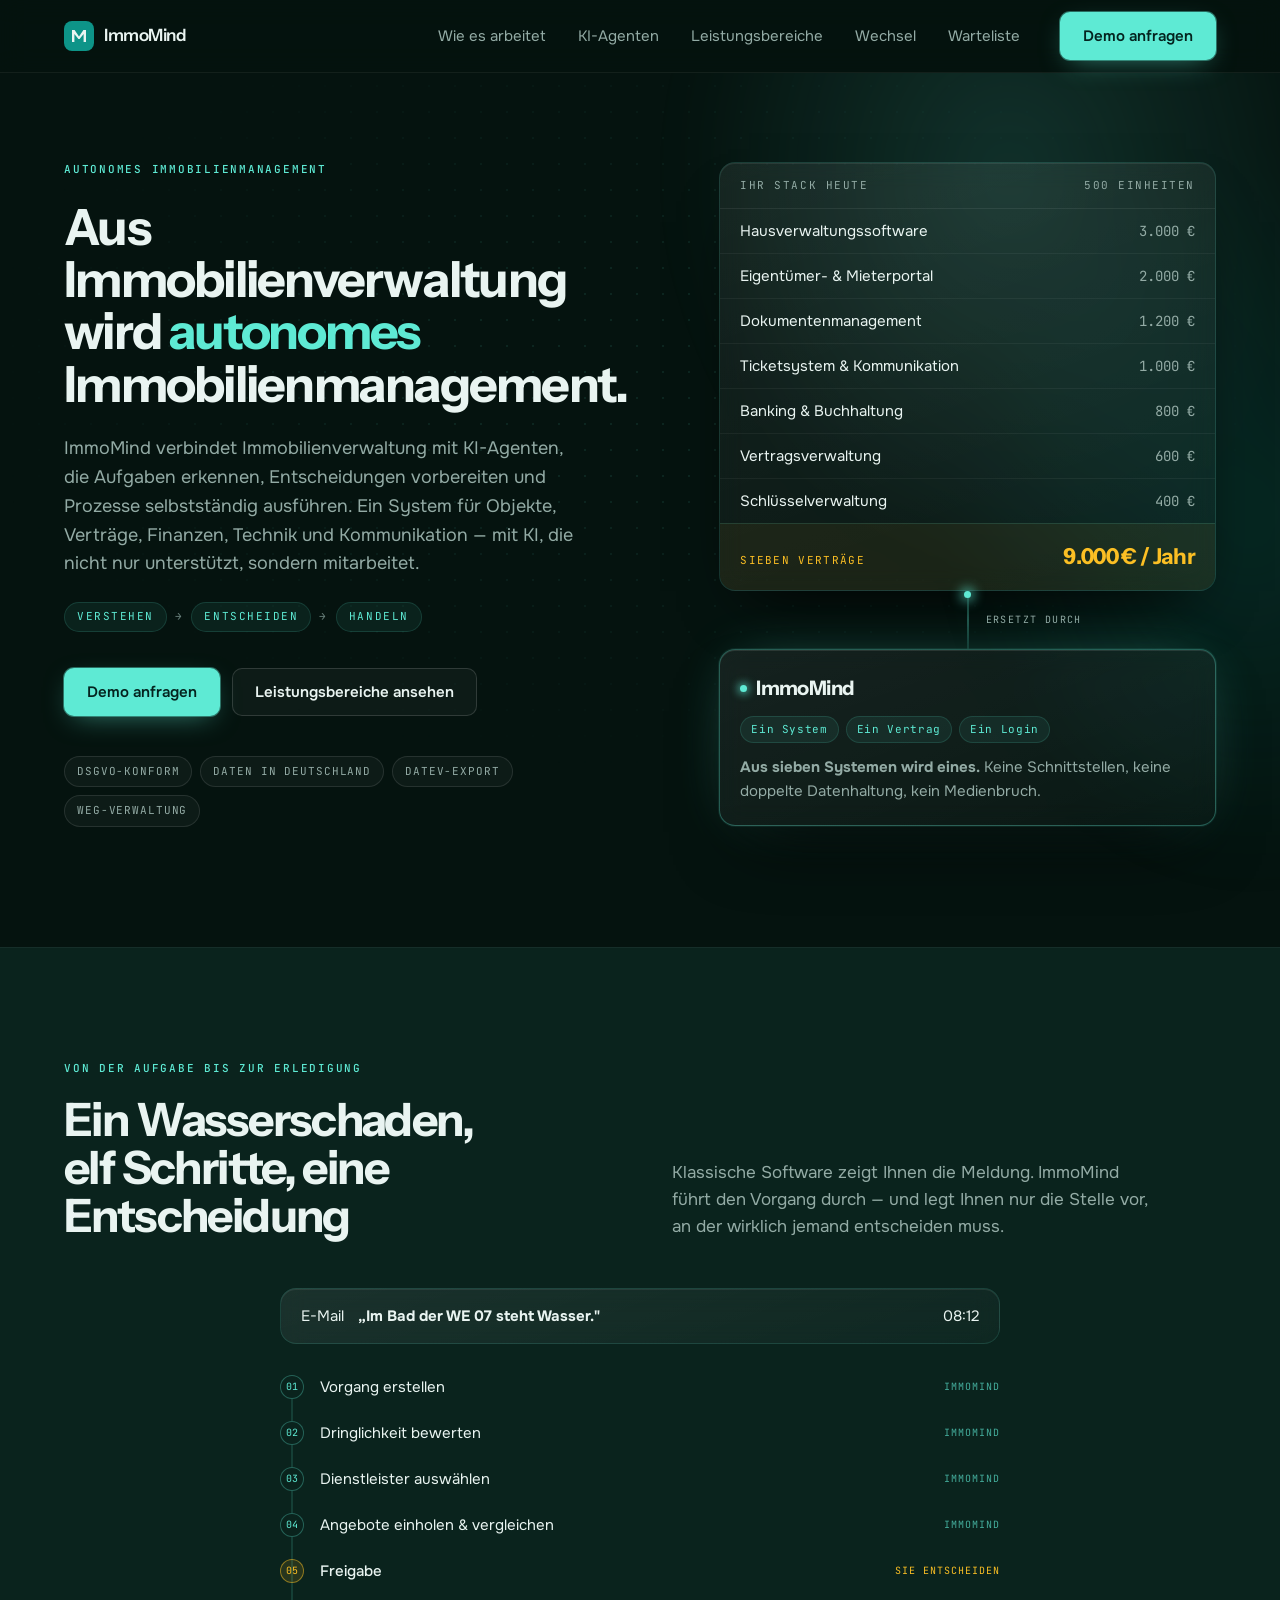
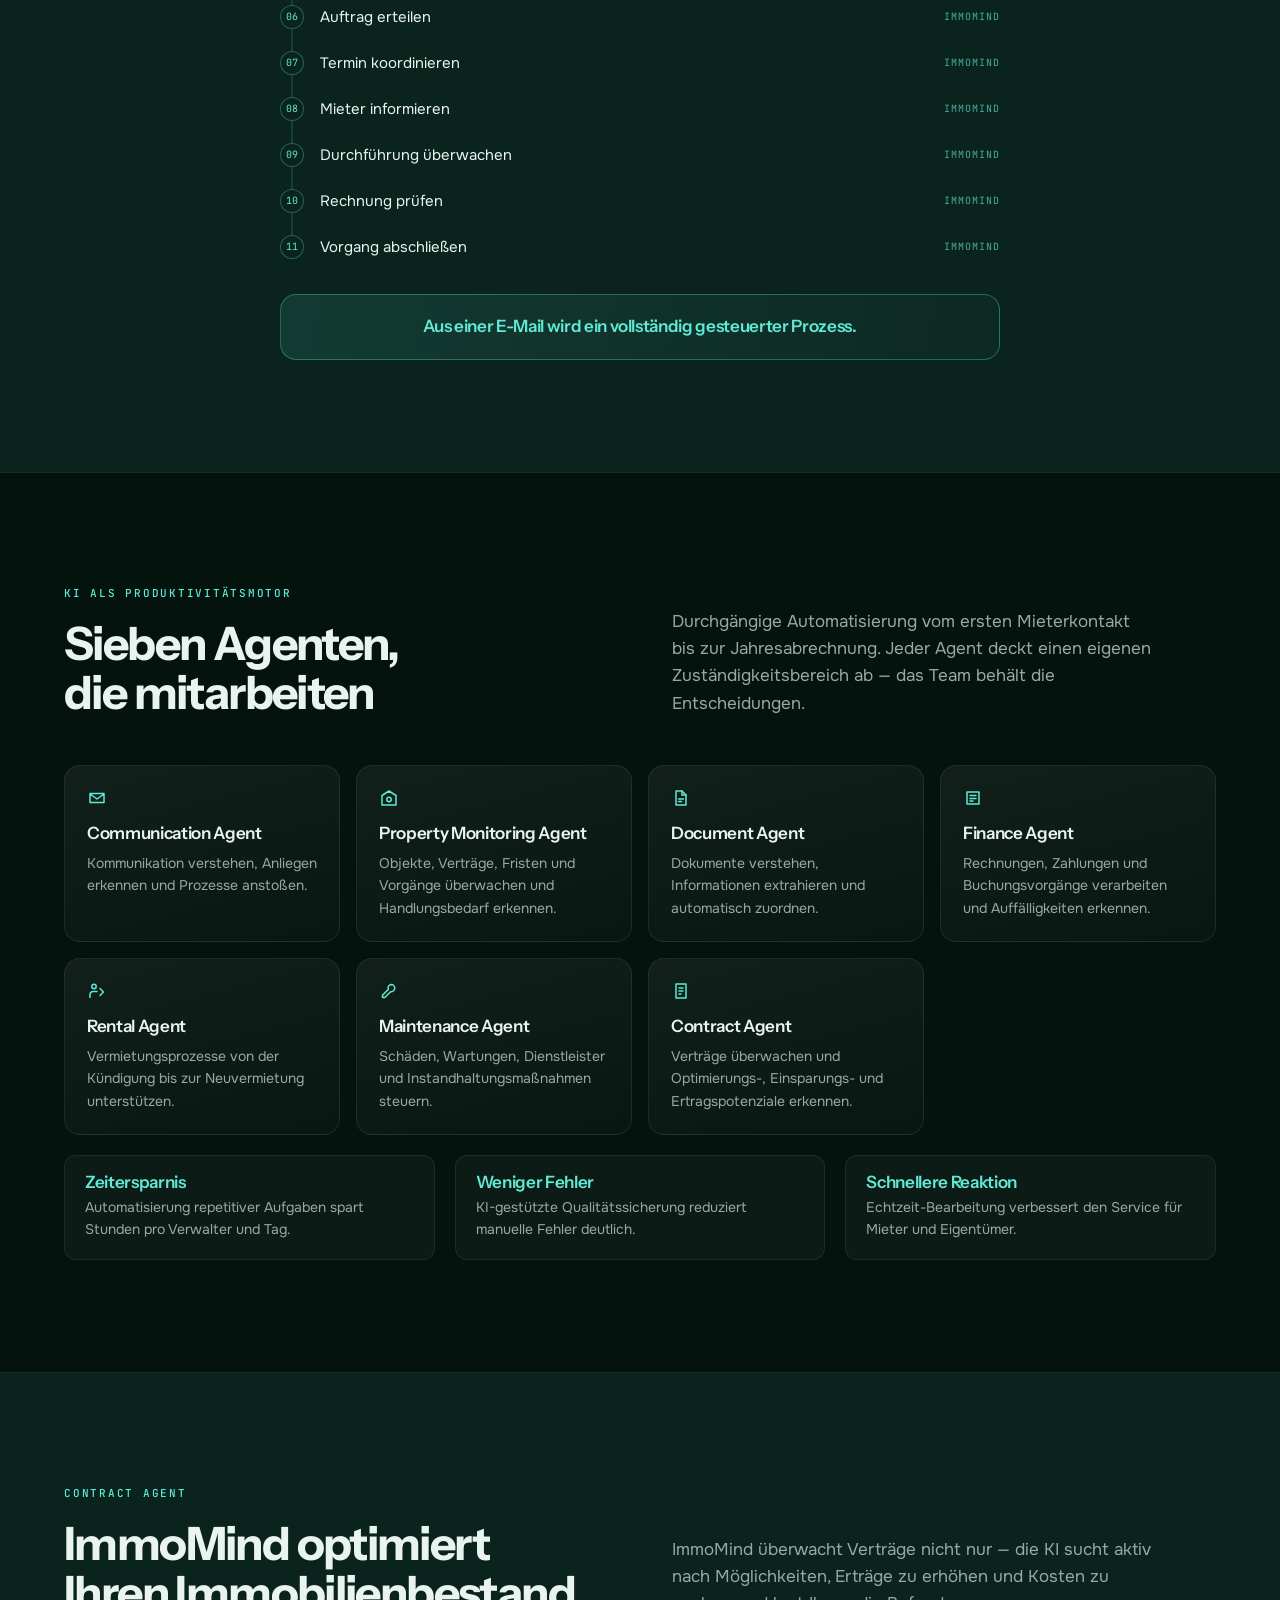
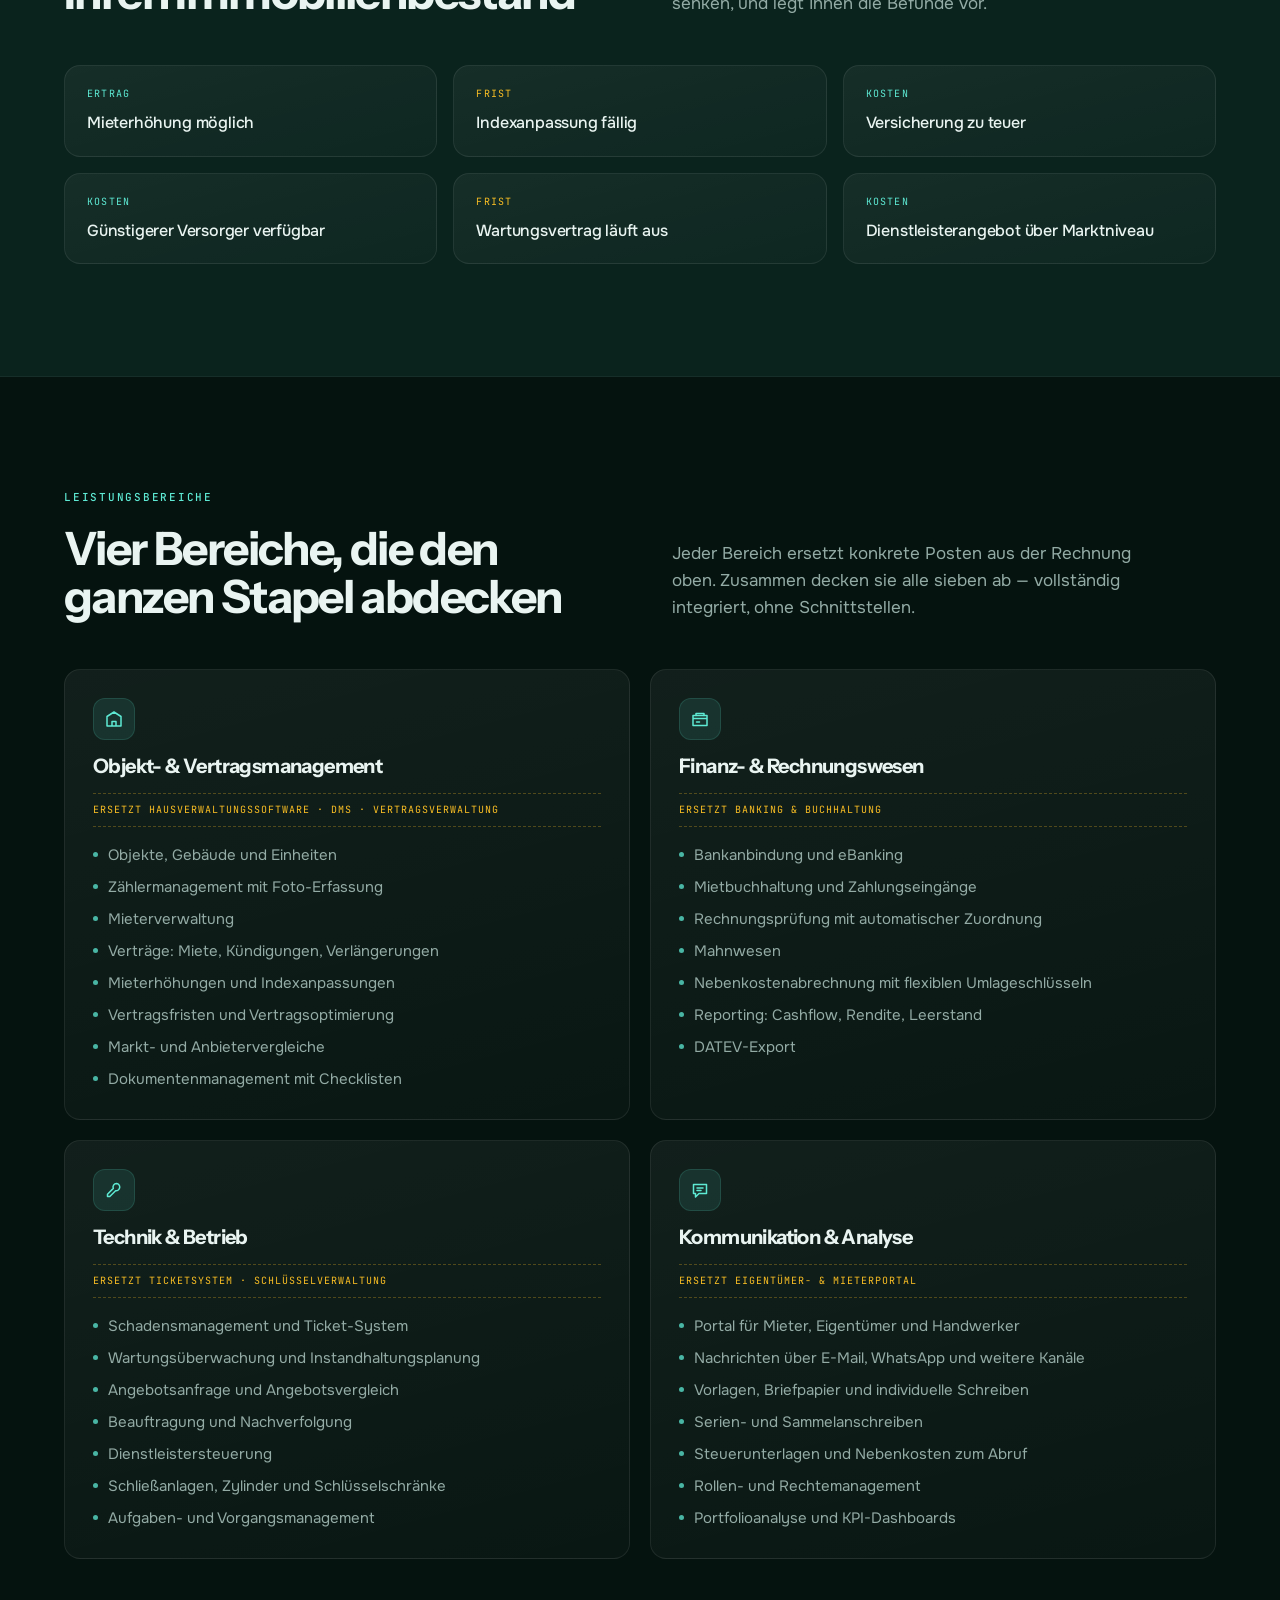
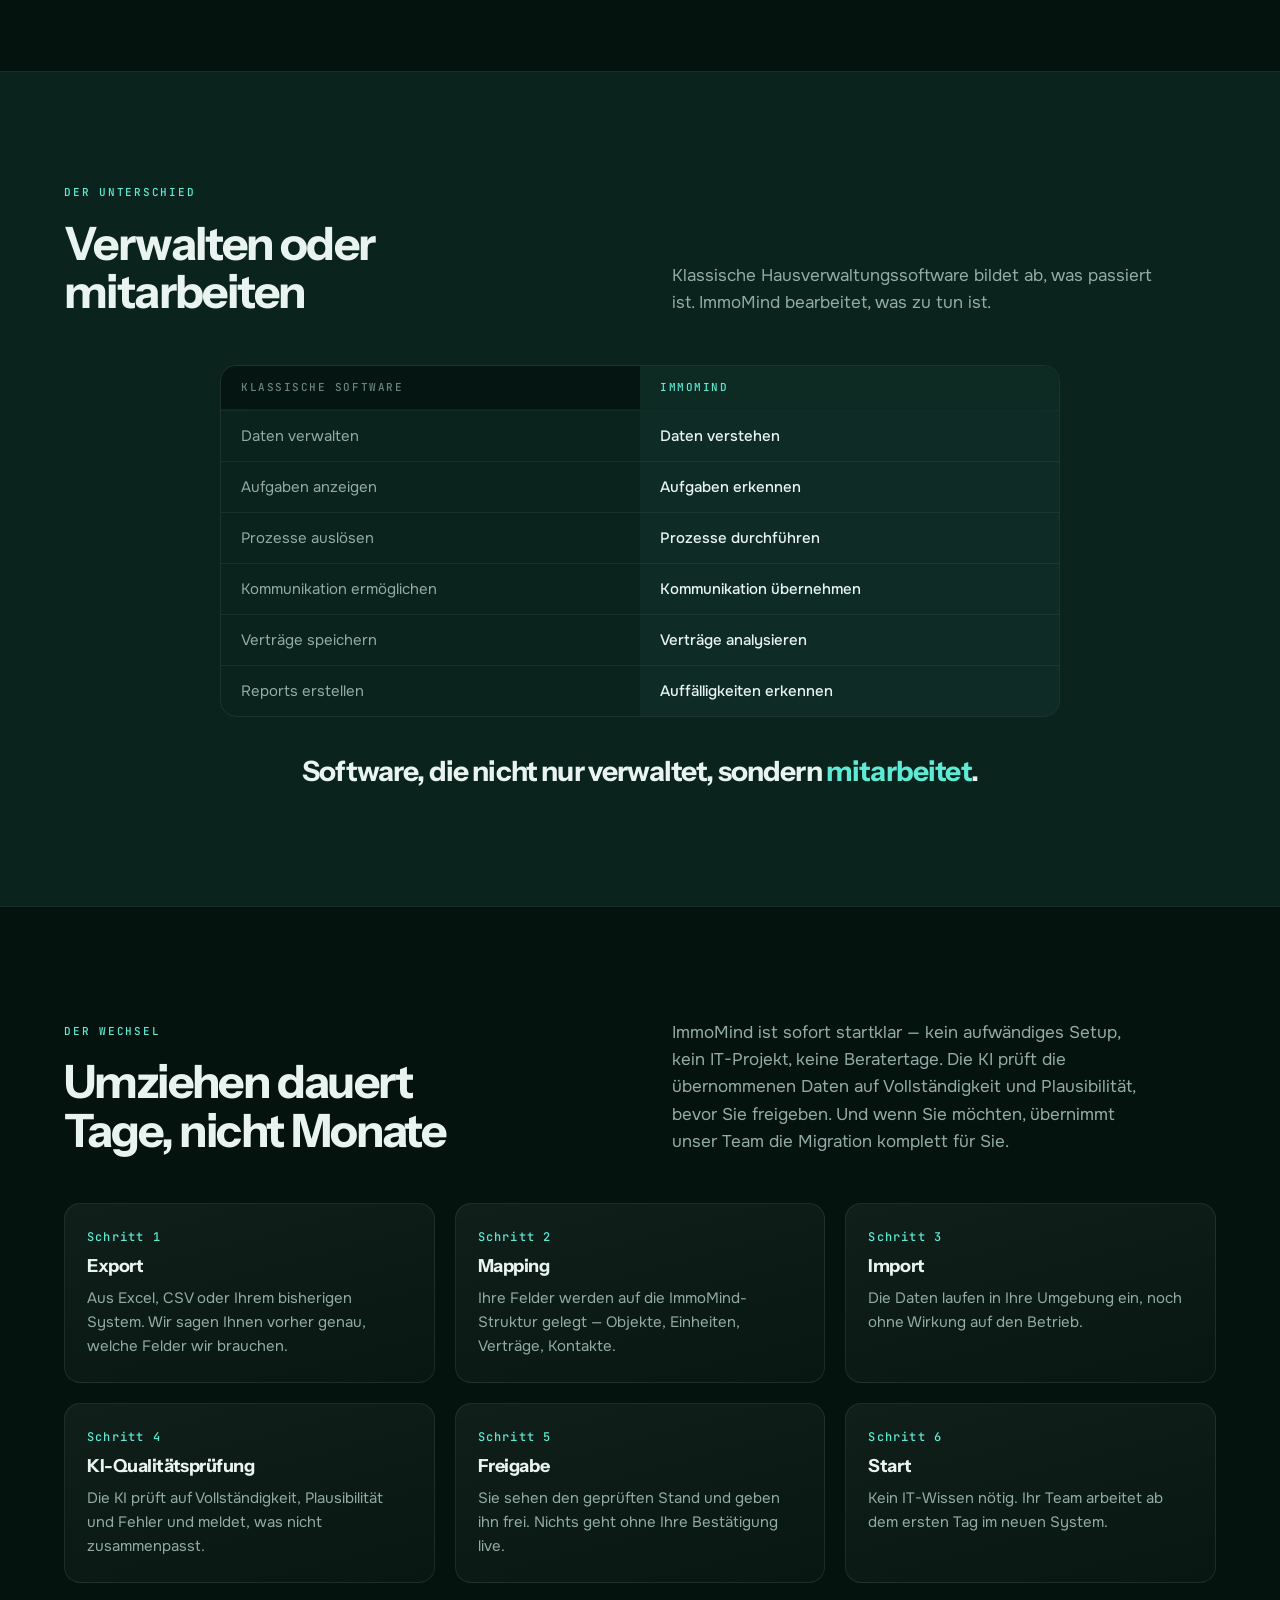
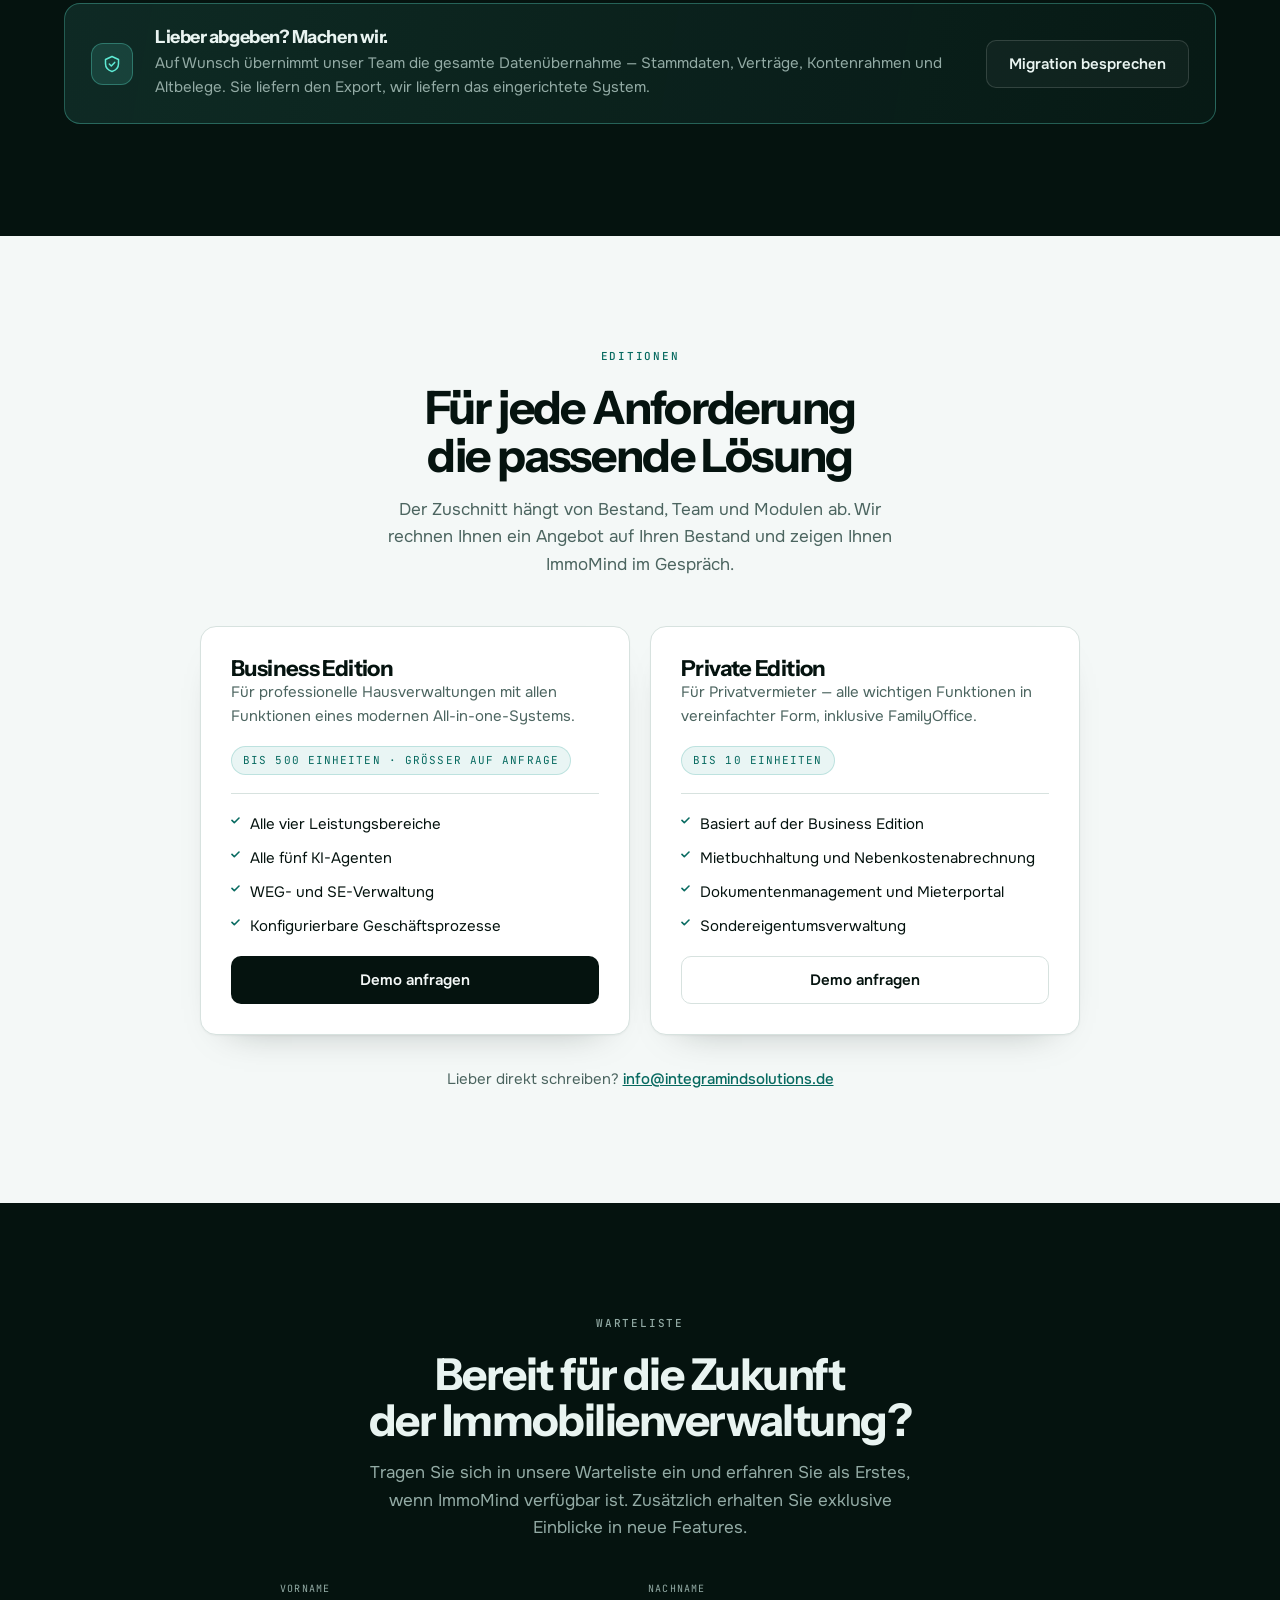
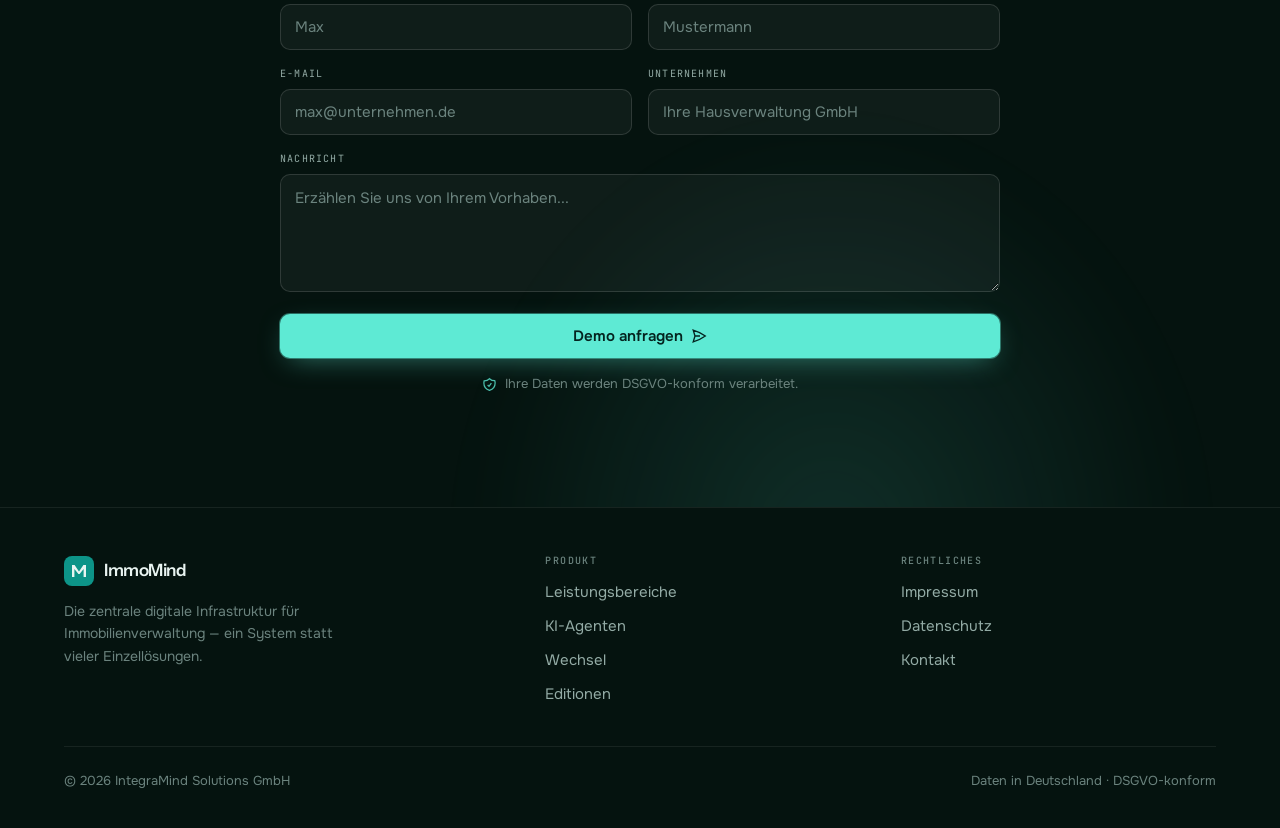
==== commit e6199cc2: "Positionierung auf autonomes Immobilienmanagement umstellen Umsetzung von FortisCloud-PropertyManage" ====
--- a/index.html
+++ b/index.html
@@ -3,16 +3,16 @@
 <head>
 <meta charset="utf-8">
 <meta name="viewport" content="width=device-width, initial-scale=1">
-<title>ImmoMind — Immobilienverwaltung in einem System</title>
-<meta name="description" content="ImmoMind bündelt Objektverwaltung, Buchhaltung, Vorgänge und Portal in einer Plattform — vollständig integriert, ohne Schnittstellen. KI-Agenten übernehmen die Zuarbeit. DSGVO-konform, Daten in Deutschland.">
+<title>ImmoMind — Autonomes Immobilienmanagement</title>
+<meta name="description" content="ImmoMind verbindet Immobilienverwaltung mit KI-Agenten, die Aufgaben erkennen, Entscheidungen vorbereiten und Prozesse selbstständig ausführen. Ein System für Objekte, Verträge, Finanzen, Technik und Kommunikation. DSGVO-konform, Daten in Deutschland.">
 <link rel="canonical" href="https://immomind.io/">
 
 <meta property="og:type" content="website">
 <meta property="og:site_name" content="ImmoMind">
 <meta property="og:locale" content="de_DE">
 <meta property="og:url" content="https://immomind.io/">
-<meta property="og:title" content="ImmoMind — Immobilienverwaltung in einem System">
-<meta property="og:description" content="ImmoMind bündelt Objektverwaltung, Buchhaltung, Vorgänge und Portal in einer Plattform — vollständig integriert, ohne Schnittstellen. KI-Agenten übernehmen die Zuarbeit. DSGVO-konform, Daten in Deutschland.">
+<meta property="og:title" content="ImmoMind — Autonomes Immobilienmanagement">
+<meta property="og:description" content="ImmoMind verbindet Immobilienverwaltung mit KI-Agenten, die Aufgaben erkennen, Entscheidungen vorbereiten und Prozesse selbstständig ausführen. Ein System für Objekte, Verträge, Finanzen, Technik und Kommunikation. DSGVO-konform, Daten in Deutschland.">
 <meta property="og:image" content="https://immomind.io/icons/immomind-512x512.png">
 <meta name="twitter:card" content="summary">
 <meta name="theme-color" content="#05130F">
@@ -162,12 +162,17 @@
 .hero .innen {
   position: relative; z-index: 1;
   display: grid;
-  grid-template-columns: minmax(0, 1fr) minmax(0, 0.92fr);
+  grid-template-columns: minmax(0, 1.08fr) minmax(0, 0.92fr);
   gap: clamp(2.5rem, 6vw, 4.5rem);
   align-items: center;
 }
 
-.hero h1 { font-size: clamp(2.375rem, 5.1vw, 3.875rem); margin-block: 1.375rem 1.5rem; }
+.hero h1 {
+  font-size: clamp(1.875rem, 3.9vw, 3.125rem);
+  margin-block: 1.375rem 1.5rem;
+  hyphens: auto;
+  overflow-wrap: break-word;
+}
 
 .hero h1 .hervor {
   font-variant-numeric: tabular-nums;
@@ -303,7 +308,7 @@
 
 .ersatz-fuss { font-size: 0.9375rem; color: var(--text-weich); }
 
-.bereiche { background: var(--grund-2); padding-block: clamp(4rem, 9vw, 7rem); border-block: 1px solid rgba(255,255,255,0.05); }
+.bereiche { padding-block: clamp(4rem, 9vw, 7rem); }
 
 .abschnitt-kopf {
   display: grid; grid-template-columns: minmax(0, 1fr) minmax(0, 1fr);
@@ -366,21 +371,24 @@
 .agenten { padding-block: clamp(4rem, 9vw, 7rem); }
 
 .agent-raster {
-  display: grid; grid-template-columns: repeat(auto-fit, minmax(230px, 1fr));
-  gap: 1px;
-  background: rgba(255,255,255,0.07);
-  border: 1px solid rgba(255,255,255,0.07);
+  display: grid; grid-template-columns: repeat(auto-fit, minmax(265px, 1fr));
+  gap: 1rem;
+}
+
+.agent {
+  background: linear-gradient(165deg, rgba(255,255,255,0.055), rgba(255,255,255,0.02));
+  border: 1px solid rgba(255,255,255,0.08);
   border-radius: var(--radius);
-  overflow: hidden;
-}
-
-.agent {
-  background: var(--grund); padding: 1.5rem 1.375rem;
-  display: grid; gap: 0.625rem; align-content: start;
-  transition: background 0.22s;
-}
-
-.agent:hover { background: var(--grund-2); }
+  padding: 1.375rem;
+  display: grid; gap: 0.5625rem; align-content: start;
+  transition: border-color 0.25s, transform 0.25s, box-shadow 0.25s;
+}
+
+.agent:hover {
+  border-color: var(--kante-hell);
+  transform: translateY(-2px);
+  box-shadow: 0 24px 50px -30px rgba(0,0,0,0.9), 0 0 40px -24px rgba(94,234,212,0.5);
+}
 
 .agent-symbol { color: var(--mint); }
 
@@ -406,10 +414,10 @@
 
 .wirkung p { font-size: 0.875rem; color: var(--text-weich); }
 
-.wechsel { background: var(--grund-2); padding-block: clamp(4rem, 9vw, 7rem); border-block: 1px solid rgba(255,255,255,0.05); }
+.wechsel { padding-block: clamp(4rem, 9vw, 7rem); }
 
 .schritte {
-  display: grid; grid-template-columns: repeat(auto-fit, minmax(260px, 1fr));
+  display: grid; grid-template-columns: repeat(auto-fit, minmax(330px, 1fr));
   gap: 1.25rem; margin-bottom: 1.25rem;
 }
 
@@ -645,6 +653,7 @@
 
 @media (max-width: 880px) {
   .hero .innen, .abschnitt-kopf, .bereich-raster { grid-template-columns: minmax(0, 1fr); }
+  .befunde { grid-template-columns: repeat(2, minmax(0, 1fr)); }
   .abschnitt-kopf { align-items: start; }
   .kopf nav { display: none; }
   .kopf .innen { gap: 1rem; }
@@ -664,6 +673,141 @@
   .posten { grid-template-columns: 1fr auto; }
   .bereich { padding: 1.375rem; }
 }
+.dreiklang {
+  display: flex; flex-wrap: wrap; gap: 0.5rem; align-items: center;
+  margin-top: 1.5rem;
+  font-family: var(--mono); font-size: 0.6875rem; letter-spacing: 0.14em;
+  text-transform: uppercase;
+}
+.dreiklang span {
+  color: var(--mint); border: 1px solid var(--kante);
+  background: rgba(94,234,212,0.07); border-radius: 999px; padding: 0.3125rem 0.75rem;
+}
+.dreiklang i { font-style: normal; color: var(--text-still); }
+
+.prozess {
+  background: var(--grund-2); padding-block: clamp(4rem, 9vw, 7rem);
+  border-block: 1px solid rgba(255,255,255,0.05);
+}
+
+.kette { max-width: 720px; margin-inline: auto; }
+
+.ausloeser {
+  display: grid; grid-template-columns: auto 1fr auto; gap: 0.875rem;
+  align-items: center; padding: 0.9375rem 1.25rem; font-size: 0.9375rem;
+}
+
+.kettenliste { list-style: none; margin: 1.25rem 0 0; padding: 0; }
+
+.glied {
+  position: relative;
+  display: grid; grid-template-columns: auto 1fr auto; gap: 1rem;
+  align-items: center; padding-block: 0.6875rem;
+}
+.glied::before {
+  content: ""; position: absolute; left: 11px; top: 0; bottom: 0;
+  width: 2px; background: var(--kante);
+}
+.glied:first-child::before { top: 50%; }
+.glied:last-child::before  { bottom: 50%; }
+
+.knoten {
+  position: relative; z-index: 1;
+  width: 24px; height: 24px; border-radius: 50%;
+  display: grid; place-items: center;
+  background: var(--grund-2); border: 1px solid var(--kante-hell);
+  font-family: var(--mono); font-size: 0.625rem; color: var(--mint);
+  font-variant-numeric: tabular-nums;
+}
+.glied[data-akteur="mensch"] .knoten {
+  border-color: rgba(251,191,36,0.5); color: var(--bernstein);
+  background: rgba(251,191,36,0.12);
+}
+
+.glied-name { font-size: 0.9375rem; }
+.glied[data-akteur="mensch"] .glied-name { font-weight: 500; }
+
+.akteur {
+  font-family: var(--mono); font-size: 0.625rem; letter-spacing: 0.1em;
+  text-transform: uppercase; white-space: nowrap;
+  color: var(--mint); opacity: 0.7;
+}
+.glied[data-akteur="mensch"] .akteur { color: var(--bernstein); opacity: 1; }
+
+.kettenschluss {
+  margin-top: 1.5rem; padding: 1.125rem 1.375rem;
+  border: 1px solid var(--kante-hell); border-radius: var(--radius);
+  background: linear-gradient(100deg, rgba(94,234,212,0.12), rgba(94,234,212,0.03));
+  font-family: var(--display); font-weight: 600; font-size: 1.0625rem;
+  letter-spacing: -0.02em; color: var(--mint); text-align: center;
+}
+
+.spotlight {
+  background: var(--grund-2); padding-block: clamp(4rem, 9vw, 7rem);
+  border-block: 1px solid rgba(255,255,255,0.05);
+}
+
+.befunde {
+  display: grid; grid-template-columns: repeat(3, minmax(0, 1fr));
+  gap: 1rem;
+}
+
+.befund {
+  border: 1px solid rgba(255,255,255,0.08); border-radius: var(--radius);
+  padding: 1.25rem 1.375rem; display: grid; gap: 0.5rem; align-content: start;
+  background: linear-gradient(165deg, rgba(255,255,255,0.05), rgba(255,255,255,0.018));
+}
+.befund .art {
+  font-family: var(--mono); font-size: 0.625rem; letter-spacing: 0.12em;
+  text-transform: uppercase; color: var(--mint);
+}
+.befund[data-art="frist"] .art { color: var(--bernstein); }
+.befund p { font-size: 1rem; font-weight: 500; letter-spacing: -0.012em; }
+
+.vergleich {
+  background: var(--grund-2); padding-block: clamp(4rem, 9vw, 7rem);
+  border-block: 1px solid rgba(255,255,255,0.05);
+}
+
+.gegenueber {
+  max-width: 840px; margin-inline: auto;
+  border: 1px solid rgba(255,255,255,0.08); border-radius: var(--radius);
+  overflow: hidden;
+}
+
+.gegen-zeile { display: grid; grid-template-columns: 1fr 1fr; }
+
+.gegen-zeile > * { padding: 0.8125rem 1.25rem; font-size: 0.9375rem; }
+.gegen-zeile + .gegen-zeile > * { border-top: 1px solid rgba(255,255,255,0.06); }
+
+.gegen-zeile .alt { color: var(--text-weich); }
+.gegen-zeile .neu { color: var(--text); font-weight: 500; background: rgba(94,234,212,0.045); }
+
+.gegen-zeile.kopf > * {
+  font-family: var(--mono); font-size: 0.6875rem; letter-spacing: 0.14em;
+  text-transform: uppercase; font-weight: 500;
+}
+.gegen-zeile.kopf .alt { color: var(--text-still); }
+.gegen-zeile.kopf .neu { color: var(--mint); background: rgba(94,234,212,0.09); }
+
+.kernaussage {
+  max-width: 840px; margin: 2rem auto 0; text-align: center;
+  font-family: var(--display); font-weight: 700;
+  font-size: clamp(1.25rem, 2.6vw, 1.75rem); letter-spacing: -0.03em;
+}
+.kernaussage span { color: var(--mint); }
+
+@media (max-width: 520px) {
+  .ausloeser { grid-template-columns: auto 1fr; row-gap: 0.25rem; }
+  .ausloeser .uhr { grid-column: 2; }
+  .glied { grid-template-columns: auto 1fr; row-gap: 0.125rem; }
+  .glied .akteur { grid-column: 2; }
+  .befunde { grid-template-columns: minmax(0, 1fr); }
+  .gegen-zeile { grid-template-columns: minmax(0, 1fr); }
+  .gegen-zeile + .gegen-zeile .alt { border-top: 1px solid rgba(255,255,255,0.06); }
+  .gegen-zeile .neu { border-top: none; }
+}
+
 </style>
 </head>
 <body>
@@ -677,10 +821,10 @@
       ImmoMind
     </a>
     <nav>
+      <a href="#prozess">Wie es arbeitet</a>
+      <a href="#agenten">KI-Agenten</a>
       <a href="#bereiche">Leistungsbereiche</a>
-      <a href="#agenten">KI-Agenten</a>
       <a href="#wechsel">Wechsel</a>
-      <a href="#editionen">Editionen</a>
       <a href="#interesse">Warteliste</a>
     </nav>
     <a class="knopf knopf-mint" href="#interesse">Demo anfragen</a>
@@ -693,13 +837,15 @@
     <div class="innen">
 
       <div class="hero-inhalt">
-        <p class="eyebrow">KI-gestützte Immobilienverwaltung</p>
-        <h1>Aus sieben Systemen wird <span class="hervor">eines</span>.</h1>
+        <p class="eyebrow">Autonomes Immobilienmanagement</p>
+        <h1>Aus Immobilienverwaltung wird <span class="hervor">autonomes</span> Immobilienmanagement.</h1>
         <p class="hero-text">
-          ImmoMind bündelt Objektverwaltung, Buchhaltung, Vorgänge und Portal in einer
-          Plattform — vollständig integriert, ohne Schnittstellen und ohne doppelte
-          Datenhaltung. Eine Oberfläche für Ihr ganzes Team.
+          ImmoMind verbindet Immobilienverwaltung mit KI-Agenten, die Aufgaben erkennen,
+          Entscheidungen vorbereiten und Prozesse selbstständig ausführen. Ein System für
+          Objekte, Verträge, Finanzen, Technik und Kommunikation — mit KI, die nicht nur
+          unterstützt, sondern mitarbeitet.
         </p>
+        <p class="dreiklang"><span>Verstehen</span><i>→</i><span>Entscheiden</span><i>→</i><span>Handeln</span></p>
         <div class="hero-aktionen">
           <a class="knopf knopf-mint" href="#interesse">Demo anfragen</a>
           <a class="knopf knopf-glas" href="#bereiche">Leistungsbereiche ansehen</a>
@@ -744,9 +890,234 @@
             <span>Ein Vertrag</span>
             <span>Ein Login</span>
           </div>
-          <p class="ersatz-fuss">Keine Schnittstellen, keine doppelte Datenhaltung, kein Medienbruch.</p>
-        </div>
-
+          <p class="ersatz-fuss"><strong>Aus sieben Systemen wird eines.</strong> Keine Schnittstellen,
+          keine doppelte Datenhaltung, kein Medienbruch.</p>
+        </div>
+
+      </div>
+
+    </div>
+  </section>
+
+  <section class="prozess band" id="prozess">
+    <div class="innen">
+
+      <div class="abschnitt-kopf enthuellen">
+        <div>
+          <p class="eyebrow">Von der Aufgabe bis zur Erledigung</p>
+          <h2>Ein Wasserschaden, elf Schritte, eine Entscheidung</h2>
+        </div>
+        <p>
+          Klassische Software zeigt Ihnen die Meldung. ImmoMind führt den Vorgang durch —
+          und legt Ihnen nur die Stelle vor, an der wirklich jemand entscheiden muss.
+        </p>
+      </div>
+
+      <div class="kette enthuellen">
+
+        <div class="glas ausloeser">
+          <span class="kanal">E-Mail</span>
+          <span class="eingang-text"><strong>„Im Bad der WE 07 steht Wasser."</strong></span>
+          <span class="uhr">08:12</span>
+        </div>
+
+        <ol class="kettenliste">
+          <li class="glied" data-akteur="ki">
+            <span class="knoten">01</span>
+            <span class="glied-name">Vorgang erstellen</span>
+            <span class="akteur">ImmoMind</span>
+          </li>
+          <li class="glied" data-akteur="ki">
+            <span class="knoten">02</span>
+            <span class="glied-name">Dringlichkeit bewerten</span>
+            <span class="akteur">ImmoMind</span>
+          </li>
+          <li class="glied" data-akteur="ki">
+            <span class="knoten">03</span>
+            <span class="glied-name">Dienstleister auswählen</span>
+            <span class="akteur">ImmoMind</span>
+          </li>
+          <li class="glied" data-akteur="ki">
+            <span class="knoten">04</span>
+            <span class="glied-name">Angebote einholen & vergleichen</span>
+            <span class="akteur">ImmoMind</span>
+          </li>
+          <li class="glied" data-akteur="mensch">
+            <span class="knoten">05</span>
+            <span class="glied-name">Freigabe</span>
+            <span class="akteur">Sie entscheiden</span>
+          </li>
+          <li class="glied" data-akteur="ki">
+            <span class="knoten">06</span>
+            <span class="glied-name">Auftrag erteilen</span>
+            <span class="akteur">ImmoMind</span>
+          </li>
+          <li class="glied" data-akteur="ki">
+            <span class="knoten">07</span>
+            <span class="glied-name">Termin koordinieren</span>
+            <span class="akteur">ImmoMind</span>
+          </li>
+          <li class="glied" data-akteur="ki">
+            <span class="knoten">08</span>
+            <span class="glied-name">Mieter informieren</span>
+            <span class="akteur">ImmoMind</span>
+          </li>
+          <li class="glied" data-akteur="ki">
+            <span class="knoten">09</span>
+            <span class="glied-name">Durchführung überwachen</span>
+            <span class="akteur">ImmoMind</span>
+          </li>
+          <li class="glied" data-akteur="ki">
+            <span class="knoten">10</span>
+            <span class="glied-name">Rechnung prüfen</span>
+            <span class="akteur">ImmoMind</span>
+          </li>
+          <li class="glied" data-akteur="ki">
+            <span class="knoten">11</span>
+            <span class="glied-name">Vorgang abschließen</span>
+            <span class="akteur">ImmoMind</span>
+          </li>
+        </ol>
+
+        <p class="kettenschluss">Aus einer E-Mail wird ein vollständig gesteuerter Prozess.</p>
+
+      </div>
+
+    </div>
+  </section>
+
+  <section class="agenten band" id="agenten">
+    <div class="innen">
+
+            <div class="abschnitt-kopf enthuellen">
+        <div>
+          <p class="eyebrow">KI als Produktivitätsmotor</p>
+          <h2>Sieben Agenten, die mitarbeiten</h2>
+        </div>
+        <p>
+          Durchgängige Automatisierung vom ersten Mieterkontakt bis zur Jahresabrechnung.
+          Jeder Agent deckt einen eigenen Zuständigkeitsbereich ab — das Team behält die
+          Entscheidungen.
+        </p>
+      </div>
+
+      <div class="agent-raster enthuellen">
+
+        <article class="agent">
+          <span class="agent-symbol">
+            <svg width="20" height="20" viewBox="0 0 20 20" fill="none" aria-hidden="true"><path d="M3 5.5h14v9H3zM3 6l7 5 7-5" stroke="currentColor" stroke-width="1.5" stroke-linecap="round" stroke-linejoin="round"/></svg>
+          </span>
+          <h3>Communication Agent</h3>
+          <p>Kommunikation verstehen, Anliegen erkennen und Prozesse anstoßen.</p>
+        </article>
+
+        <article class="agent">
+          <span class="agent-symbol">
+            <svg width="20" height="20" viewBox="0 0 20 20" fill="none" aria-hidden="true"><path d="M3 17V7.5L10 3l7 4.5V17M3 17h14" stroke="currentColor" stroke-width="1.5" stroke-linecap="round" stroke-linejoin="round"/><circle cx="10" cy="11.5" r="2.2" stroke="currentColor" stroke-width="1.5"/></svg>
+          </span>
+          <h3>Property Monitoring Agent</h3>
+          <p>Objekte, Verträge, Fristen und Vorgänge überwachen und Handlungsbedarf erkennen.</p>
+        </article>
+
+        <article class="agent">
+          <span class="agent-symbol">
+            <svg width="20" height="20" viewBox="0 0 20 20" fill="none" aria-hidden="true"><path d="M5 3h6l4 4v10H5z" stroke="currentColor" stroke-width="1.5" stroke-linejoin="round"/><path d="M11 3v4h4M7.5 11h5M7.5 13.5h3" stroke="currentColor" stroke-width="1.5" stroke-linecap="round"/></svg>
+          </span>
+          <h3>Document Agent</h3>
+          <p>Dokumente verstehen, Informationen extrahieren und automatisch zuordnen.</p>
+        </article>
+
+        <article class="agent">
+          <span class="agent-symbol">
+            <svg width="20" height="20" viewBox="0 0 20 20" fill="none" aria-hidden="true"><path d="M4 4h12v12H4z" stroke="currentColor" stroke-width="1.5" stroke-linejoin="round"/><path d="M7 7.5h6M7 10.5h6M7 13h3" stroke="currentColor" stroke-width="1.5" stroke-linecap="round"/></svg>
+          </span>
+          <h3>Finance Agent</h3>
+          <p>Rechnungen, Zahlungen und Buchungsvorgänge verarbeiten und Auffälligkeiten erkennen.</p>
+        </article>
+
+        <article class="agent">
+          <span class="agent-symbol">
+            <svg width="20" height="20" viewBox="0 0 20 20" fill="none" aria-hidden="true"><path d="M3 16.5v-3a3 3 0 0 1 3-3h4M13 7.5 16.5 11 13 14.5" stroke="currentColor" stroke-width="1.5" stroke-linecap="round" stroke-linejoin="round"/><circle cx="7" cy="5.5" r="2.2" stroke="currentColor" stroke-width="1.5"/></svg>
+          </span>
+          <h3>Rental Agent</h3>
+          <p>Vermietungsprozesse von der Kündigung bis zur Neuvermietung unterstützen.</p>
+        </article>
+
+        <article class="agent">
+          <span class="agent-symbol">
+            <svg width="20" height="20" viewBox="0 0 20 20" fill="none" aria-hidden="true"><path d="M12.5 3.5a3.5 3.5 0 0 0-3.2 4.9L3.5 14.2v2.3h2.3l5.8-5.8a3.5 3.5 0 1 0 1-7.2Z" stroke="currentColor" stroke-width="1.5" stroke-linecap="round" stroke-linejoin="round"/></svg>
+          </span>
+          <h3>Maintenance Agent</h3>
+          <p>Schäden, Wartungen, Dienstleister und Instandhaltungsmaßnahmen steuern.</p>
+        </article>
+
+        <article class="agent">
+          <span class="agent-symbol">
+            <svg width="20" height="20" viewBox="0 0 20 20" fill="none" aria-hidden="true"><path d="M5 3h10v14H5z" stroke="currentColor" stroke-width="1.5" stroke-linejoin="round"/><path d="M8 7h4M8 10h4M8 13h2" stroke="currentColor" stroke-width="1.5" stroke-linecap="round"/></svg>
+          </span>
+          <h3>Contract Agent</h3>
+          <p>Verträge überwachen und Optimierungs-, Einsparungs- und Ertragspotenziale erkennen.</p>
+        </article>
+
+      </div>
+
+      <div class="wirkung enthuellen">
+        <div>
+          <h3>Zeitersparnis</h3>
+          <p>Automatisierung repetitiver Aufgaben spart Stunden pro Verwalter und Tag.</p>
+        </div>
+        <div>
+          <h3>Weniger Fehler</h3>
+          <p>KI-gestützte Qualitätssicherung reduziert manuelle Fehler deutlich.</p>
+        </div>
+        <div>
+          <h3>Schnellere Reaktion</h3>
+          <p>Echtzeit-Bearbeitung verbessert den Service für Mieter und Eigentümer.</p>
+        </div>
+      </div>
+
+    </div>
+  </section>
+
+  <section class="spotlight band" id="optimierung">
+    <div class="innen">
+
+      <div class="abschnitt-kopf enthuellen">
+        <div>
+          <p class="eyebrow">Contract Agent</p>
+          <h2>ImmoMind optimiert Ihren Immobilienbestand</h2>
+        </div>
+        <p>
+          ImmoMind überwacht Verträge nicht nur — die KI sucht aktiv nach Möglichkeiten,
+          Erträge zu erhöhen und Kosten zu senken, und legt Ihnen die Befunde vor.
+        </p>
+      </div>
+
+      <div class="befunde enthuellen">
+        <article class="befund" data-art="chance">
+          <span class="art">Ertrag</span>
+          <p>Mieterhöhung möglich</p>
+        </article>
+        <article class="befund" data-art="frist">
+          <span class="art">Frist</span>
+          <p>Indexanpassung fällig</p>
+        </article>
+        <article class="befund" data-art="chance">
+          <span class="art">Kosten</span>
+          <p>Versicherung zu teuer</p>
+        </article>
+        <article class="befund" data-art="chance">
+          <span class="art">Kosten</span>
+          <p>Günstigerer Versorger verfügbar</p>
+        </article>
+        <article class="befund" data-art="frist">
+          <span class="art">Frist</span>
+          <p>Wartungsvertrag läuft aus</p>
+        </article>
+        <article class="befund" data-art="chance">
+          <span class="art">Kosten</span>
+          <p>Dienstleisterangebot über Marktniveau</p>
+        </article>
       </div>
 
     </div>
@@ -781,8 +1152,10 @@
             <li><span class="tupfen"></span>Zählermanagement mit Foto-Erfassung</li>
             <li><span class="tupfen"></span>Mieterverwaltung</li>
             <li><span class="tupfen"></span>Verträge: Miete, Kündigungen, Verlängerungen</li>
+            <li><span class="tupfen"></span>Mieterhöhungen und Indexanpassungen</li>
+            <li><span class="tupfen"></span>Vertragsfristen und Vertragsoptimierung</li>
+            <li><span class="tupfen"></span>Markt- und Anbietervergleiche</li>
             <li><span class="tupfen"></span>Dokumentenmanagement mit Checklisten</li>
-            <li><span class="tupfen"></span>Fristen- und Statusüberwachung</li>
           </ul>
         </article>
 
@@ -796,12 +1169,13 @@
           <h3>Finanz- &amp; Rechnungswesen</h3>
           <p class="ersetzt">Ersetzt Banking &amp; Buchhaltung</p>
           <ul>
+            <li><span class="tupfen"></span>Bankanbindung und eBanking</li>
             <li><span class="tupfen"></span>Mietbuchhaltung und Zahlungseingänge</li>
+            <li><span class="tupfen"></span>Rechnungsprüfung mit automatischer Zuordnung</li>
             <li><span class="tupfen"></span>Mahnwesen</li>
-            <li><span class="tupfen"></span>Nebenkostenabrechnung</li>
-            <li><span class="tupfen"></span>Einnahmen- und Ausgabenverwaltung</li>
+            <li><span class="tupfen"></span>Nebenkostenabrechnung mit flexiblen Umlageschlüsseln</li>
             <li><span class="tupfen"></span>Reporting: Cashflow, Rendite, Leerstand</li>
-            <li><span class="tupfen"></span>DATEV-Export und eBanking</li>
+            <li><span class="tupfen"></span>DATEV-Export</li>
           </ul>
         </article>
 
@@ -814,11 +1188,12 @@
           <h3>Technik &amp; Betrieb</h3>
           <p class="ersetzt">Ersetzt Ticketsystem · Schlüsselverwaltung</p>
           <ul>
-            <li><span class="tupfen"></span>Schadensmeldungen und Ticket-System</li>
-            <li><span class="tupfen"></span>Instandhaltungs- und Wartungsplanung</li>
+            <li><span class="tupfen"></span>Schadensmanagement und Ticket-System</li>
+            <li><span class="tupfen"></span>Wartungsüberwachung und Instandhaltungsplanung</li>
+            <li><span class="tupfen"></span>Angebotsanfrage und Angebotsvergleich</li>
+            <li><span class="tupfen"></span>Beauftragung und Nachverfolgung</li>
             <li><span class="tupfen"></span>Dienstleistersteuerung</li>
             <li><span class="tupfen"></span>Schließanlagen, Zylinder und Schlüsselschränke</li>
-            <li><span class="tupfen"></span>Kostenkontrolle bei Reparaturen</li>
             <li><span class="tupfen"></span>Aufgaben- und Vorgangsmanagement</li>
           </ul>
         </article>
@@ -835,7 +1210,8 @@
           <ul>
             <li><span class="tupfen"></span>Portal für Mieter, Eigentümer und Handwerker</li>
             <li><span class="tupfen"></span>Nachrichten über E-Mail, WhatsApp und weitere Kanäle</li>
-            <li><span class="tupfen"></span>Schadensmeldung, Zählerstände und Termine online</li>
+            <li><span class="tupfen"></span>Vorlagen, Briefpapier und individuelle Schreiben</li>
+            <li><span class="tupfen"></span>Serien- und Sammelanschreiben</li>
             <li><span class="tupfen"></span>Steuerunterlagen und Nebenkosten zum Abruf</li>
             <li><span class="tupfen"></span>Rollen- und Rechtemanagement</li>
             <li><span class="tupfen"></span>Portfolioanalyse und KPI-Dashboards</li>
@@ -847,78 +1223,52 @@
     </div>
   </section>
 
-  <section class="agenten band" id="agenten">
+  <section class="vergleich band" id="vergleich">
     <div class="innen">
 
       <div class="abschnitt-kopf enthuellen">
         <div>
-          <p class="eyebrow">KI als Produktivitätsmotor</p>
-          <h2>Fünf Agenten, die mitarbeiten</h2>
+          <p class="eyebrow">Der Unterschied</p>
+          <h2>Verwalten oder mitarbeiten</h2>
         </div>
         <p>
-          Durchgängige Automatisierung vom ersten Mieterkontakt bis zur Jahresabrechnung.
-          Die Agenten übernehmen die Zuarbeit, das Team behält die Entscheidungen.
+          Klassische Hausverwaltungssoftware bildet ab, was passiert ist. ImmoMind
+          bearbeitet, was zu tun ist.
         </p>
       </div>
 
-      <div class="agent-raster enthuellen">
-
-        <article class="agent">
-          <span class="agent-symbol">
-            <svg width="20" height="20" viewBox="0 0 20 20" fill="none" aria-hidden="true"><path d="M3 5.5h14v9H3zM3 6l7 5 7-5" stroke="currentColor" stroke-width="1.5" stroke-linecap="round" stroke-linejoin="round"/></svg>
-          </span>
-          <h3>Analyse der Eingangspost</h3>
-          <p>Eingehende Nachrichten über alle Kanäle werden automatisch geprüft und für die Bearbeitung vorqualifiziert.</p>
-        </article>
-
-        <article class="agent">
-          <span class="agent-symbol">
-            <svg width="20" height="20" viewBox="0 0 20 20" fill="none" aria-hidden="true"><path d="M5 3h6l4 4v10H5z" stroke="currentColor" stroke-width="1.5" stroke-linejoin="round"/><path d="M11 3v4h4M7.5 11h5M7.5 13.5h3" stroke="currentColor" stroke-width="1.5" stroke-linecap="round"/></svg>
-          </span>
-          <h3>Dokumentenanalyse</h3>
-          <p>Dokumenttypen werden erkannt, zugeordnet und die relevanten Metadaten extrahiert.</p>
-        </article>
-
-        <article class="agent">
-          <span class="agent-symbol">
-            <svg width="20" height="20" viewBox="0 0 20 20" fill="none" aria-hidden="true"><circle cx="8.5" cy="7" r="3" stroke="currentColor" stroke-width="1.5"/><path d="M3 16c0-2.5 2.5-4 5.5-4M13 13.5l1.5 1.5L17.5 12" stroke="currentColor" stroke-width="1.5" stroke-linecap="round" stroke-linejoin="round"/></svg>
-          </span>
-          <h3>Bewerbercheck</h3>
-          <p>Interessenten bei Neuvermietung werden anhand von Dokumenten und Bonitätsmerkmalen vorgeprüft.</p>
-        </article>
-
-        <article class="agent">
-          <span class="agent-symbol">
-            <svg width="20" height="20" viewBox="0 0 20 20" fill="none" aria-hidden="true"><path d="M4 4h12v12H4z" stroke="currentColor" stroke-width="1.5" stroke-linejoin="round"/><path d="M7 7.5h6M7 10.5h6M7 13h3" stroke="currentColor" stroke-width="1.5" stroke-linecap="round"/></svg>
-          </span>
-          <h3>Buchungsassistent</h3>
-          <p>Belege werden automatisiert verbucht und kontiert — das Buchhaltungsteam prüft nur noch.</p>
-        </article>
-
-        <article class="agent">
-          <span class="agent-symbol">
-            <svg width="20" height="20" viewBox="0 0 20 20" fill="none" aria-hidden="true"><path d="M3 10h14M13 6l4 4-4 4" stroke="currentColor" stroke-width="1.5" stroke-linecap="round" stroke-linejoin="round"/><path d="M7 5.5 3 10l4 4.5" stroke="currentColor" stroke-width="1.5" stroke-linecap="round" stroke-linejoin="round"/></svg>
-          </span>
-          <h3>E-Banking-Abgleich</h3>
-          <p>Zahlungseingänge werden automatisch gegen offene Posten abgeglichen.</p>
-        </article>
-
-      </div>
-
-      <div class="wirkung enthuellen">
-        <div>
-          <h3>Zeitersparnis</h3>
-          <p>Automatisierung repetitiver Aufgaben spart Stunden pro Verwalter und Tag.</p>
-        </div>
-        <div>
-          <h3>Weniger Fehler</h3>
-          <p>KI-gestützte Qualitätssicherung reduziert manuelle Fehler deutlich.</p>
-        </div>
-        <div>
-          <h3>Schnellere Reaktion</h3>
-          <p>Echtzeit-Bearbeitung verbessert den Service für Mieter und Eigentümer.</p>
-        </div>
-      </div>
+      <div class="gegenueber enthuellen">
+        <div class="gegen-zeile kopf">
+          <div class="alt">Klassische Software</div>
+          <div class="neu">ImmoMind</div>
+        </div>
+        <div class="gegen-zeile">
+          <div class="alt">Daten verwalten</div>
+          <div class="neu">Daten verstehen</div>
+        </div>
+        <div class="gegen-zeile">
+          <div class="alt">Aufgaben anzeigen</div>
+          <div class="neu">Aufgaben erkennen</div>
+        </div>
+        <div class="gegen-zeile">
+          <div class="alt">Prozesse auslösen</div>
+          <div class="neu">Prozesse durchführen</div>
+        </div>
+        <div class="gegen-zeile">
+          <div class="alt">Kommunikation ermöglichen</div>
+          <div class="neu">Kommunikation übernehmen</div>
+        </div>
+        <div class="gegen-zeile">
+          <div class="alt">Verträge speichern</div>
+          <div class="neu">Verträge analysieren</div>
+        </div>
+        <div class="gegen-zeile">
+          <div class="alt">Reports erstellen</div>
+          <div class="neu">Auffälligkeiten erkennen</div>
+        </div>
+      </div>
+
+      <p class="kernaussage enthuellen">Software, die nicht nur verwaltet, sondern <span>mitarbeitet</span>.</p>
 
     </div>
   </section>
@@ -933,8 +1283,9 @@
         </div>
         <p>
           ImmoMind ist sofort startklar — kein aufwändiges Setup, kein IT-Projekt,
-          keine Beratertage. Und wenn Sie möchten, übernimmt unser Team die
-          Datenmigration komplett für Sie.
+          keine Beratertage. Die KI prüft die übernommenen Daten auf Vollständigkeit und
+          Plausibilität, bevor Sie freigeben. Und wenn Sie möchten, übernimmt unser Team
+          die Migration komplett für Sie.
         </p>
       </div>
 
@@ -942,20 +1293,38 @@
 
         <article class="schritt">
           <span class="schritt-nr">Schritt 1</span>
-          <h3>Daten exportieren</h3>
+          <h3>Export</h3>
           <p>Aus Excel, CSV oder Ihrem bisherigen System. Wir sagen Ihnen vorher genau, welche Felder wir brauchen.</p>
         </article>
 
         <article class="schritt">
           <span class="schritt-nr">Schritt 2</span>
-          <h3>Import prüfen</h3>
-          <p>Objekte, Einheiten, Verträge und Kontakte landen strukturiert im System. Sie sehen vor der Freigabe, was angekommen ist.</p>
+          <h3>Mapping</h3>
+          <p>Ihre Felder werden auf die ImmoMind-Struktur gelegt — Objekte, Einheiten, Verträge, Kontakte.</p>
         </article>
 
         <article class="schritt">
           <span class="schritt-nr">Schritt 3</span>
-          <h3>Loslegen</h3>
-          <p>Kein IT-Wissen nötig. Ihr Team arbeitet ab dem ersten Tag im neuen System — die Altsysteme können abgeschaltet werden.</p>
+          <h3>Import</h3>
+          <p>Die Daten laufen in Ihre Umgebung ein, noch ohne Wirkung auf den Betrieb.</p>
+        </article>
+
+        <article class="schritt">
+          <span class="schritt-nr">Schritt 4</span>
+          <h3>KI-Qualitätsprüfung</h3>
+          <p>Die KI prüft auf Vollständigkeit, Plausibilität und Fehler und meldet, was nicht zusammenpasst.</p>
+        </article>
+
+        <article class="schritt">
+          <span class="schritt-nr">Schritt 5</span>
+          <h3>Freigabe</h3>
+          <p>Sie sehen den geprüften Stand und geben ihn frei. Nichts geht ohne Ihre Bestätigung live.</p>
+        </article>
+
+        <article class="schritt">
+          <span class="schritt-nr">Schritt 6</span>
+          <h3>Start</h3>
+          <p>Kein IT-Wissen nötig. Ihr Team arbeitet ab dem ersten Tag im neuen System.</p>
         </article>
 
       </div>
@@ -1112,6 +1481,9 @@
     </div>
   </section>
 
+
+</main>
+
   <footer class="fuss band">
     <div class="innen">
 
@@ -1148,8 +1520,6 @@
     </div>
   </footer>
 
-
-</main>
 
 <script>
   const beobachter = new IntersectionObserver((eintraege) => {
